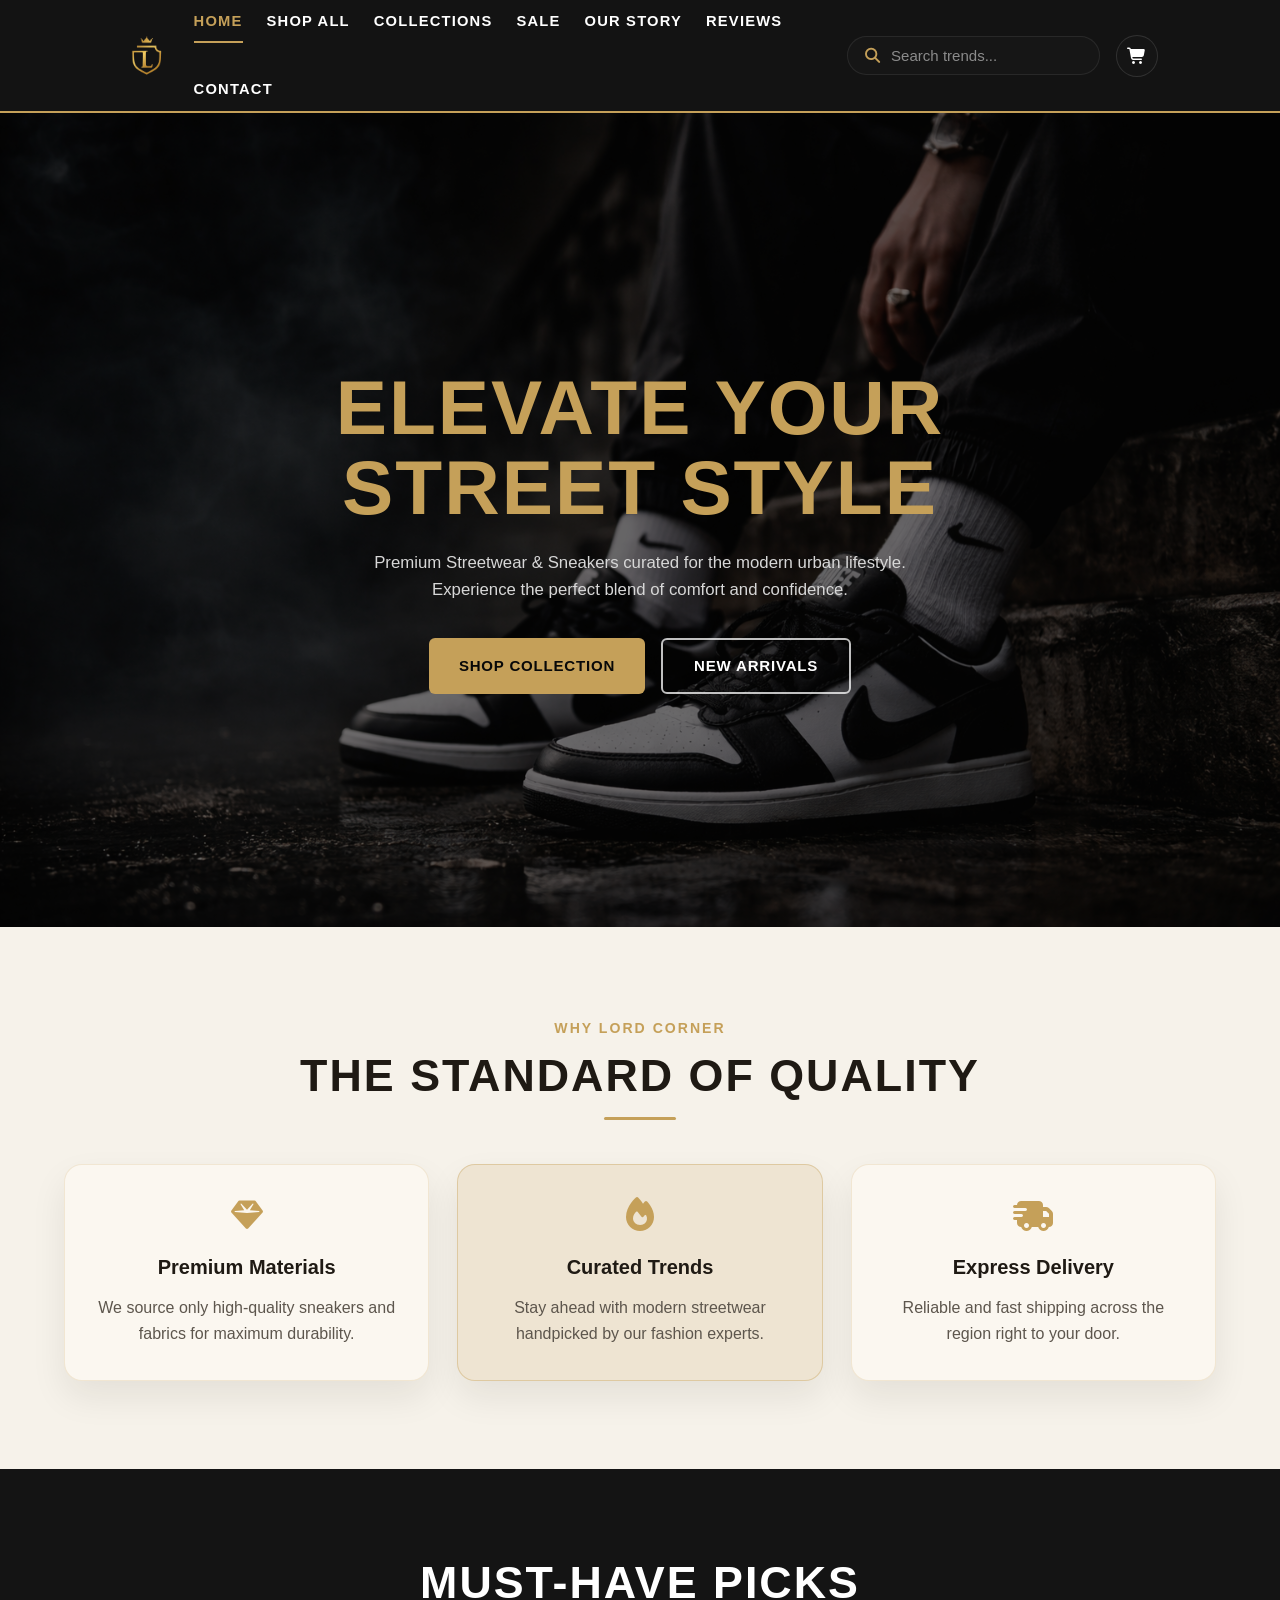
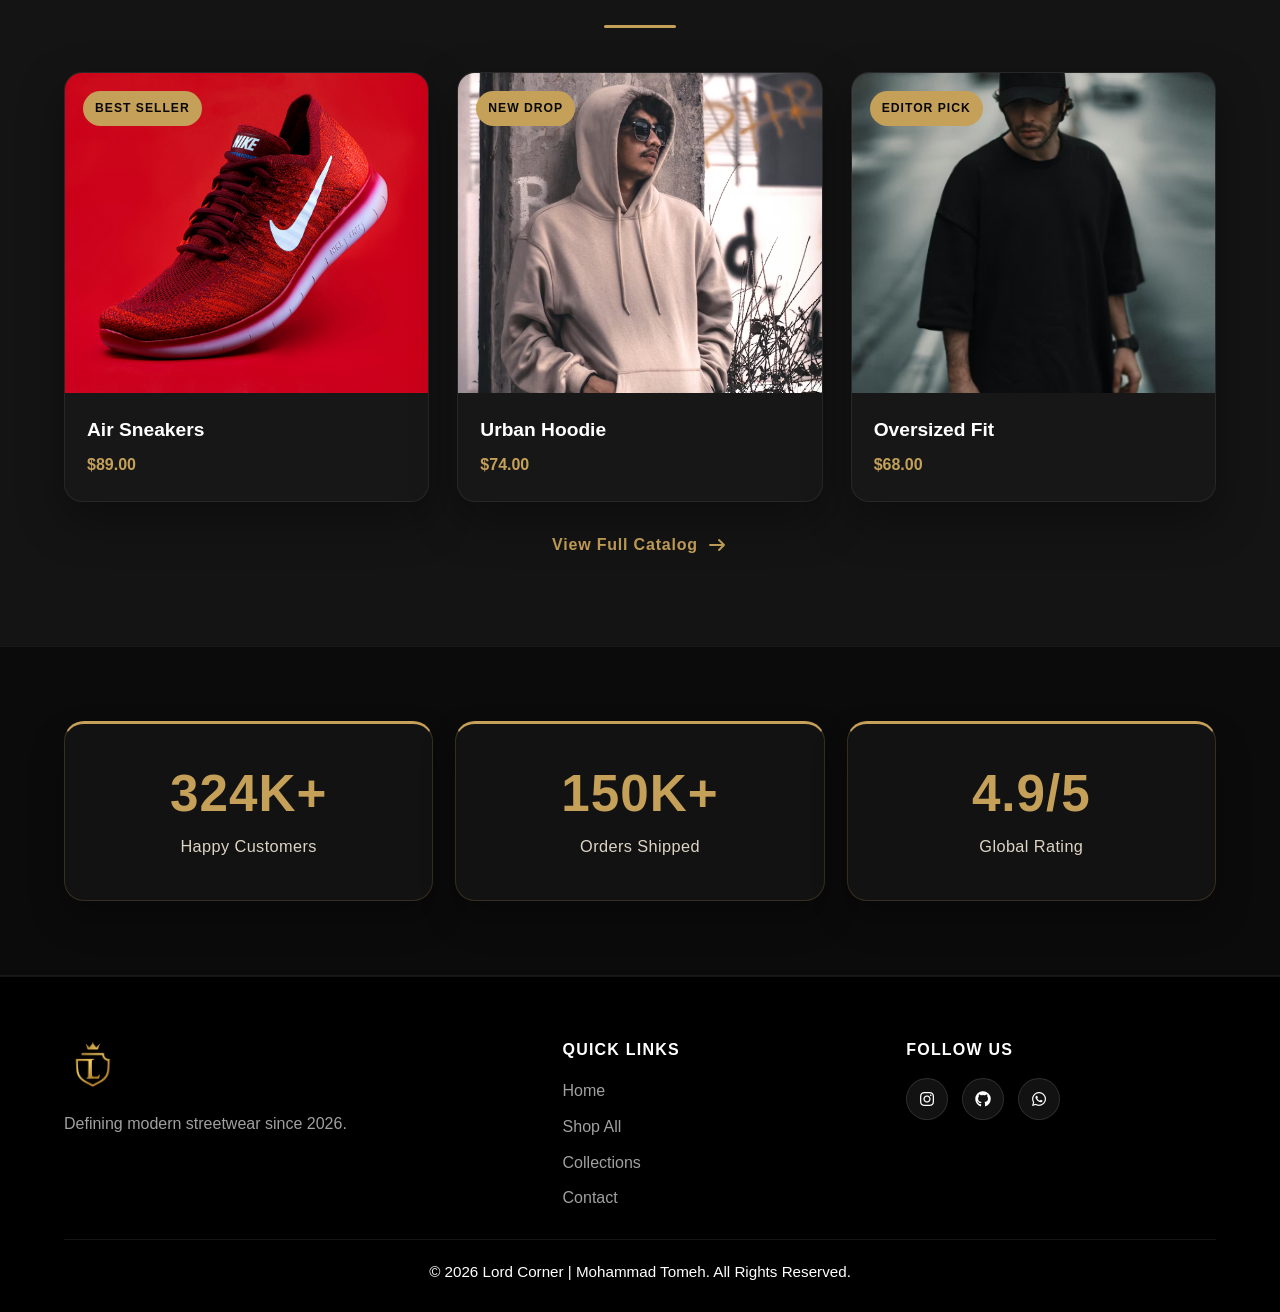
==== index.html @ c8d8e0b9 "First Push" ====
<!DOCTYPE html>
<html lang="en">
<head>
    <meta charset="UTF-8">
    <meta name="viewport" content="width=device-width, initial-scale=1.0">
    <title>Lord Corner | Premium Streetwear</title>
    <link rel="stylesheet" href="css/all.css">
    <link rel="stylesheet" href="css/style.css">
</head>
<body>

    <header class="site-header">
        <div class="header-container">
            <a href="index.html" class="logo-link">
                <img class="site-logo" src="Photos/logo_Nero_AI_Background_Remover_transparent.png" alt="Lord Corner Logo">
            </a>
            
            <nav class="primary-nav">
                <ul class="primary-nav-list"> 
                    <li><a href="index.html" class="nav-link active">Home</a></li>
                    <li><a href="Products.html" class="nav-link">Shop All</a></li>
                    <li class="collection-menu">
                        <a href="collection.html" class="nav-link">Collections</a>
                        <ul class="collection-dropdown">
                            <li><a href="collection.html#curated-edit" class="dropdown-nav-link">Curated Edit</a></li>
                            <li><a href="collection.html#featured-sets" class="dropdown-nav-link">Featured Sets</a></li>
                            <li><a href="collection.html#seasonal-picks" class="dropdown-nav-link">Seasonal Picks</a></li>
                        </ul>
                    </li>
                    <li><a href="offers.html" class="nav-link">Sale</a></li>
                    <li><a href="about.html" class="nav-link">Our Story</a></li>
                    <li><a href="team.html" class="nav-link">Reviews</a></li>
                    <li><a href="contact.html" class="nav-link">Contact</a></li>
                </ul>
            </nav>

            <div class="header-actions">
                <div class="header-search">
                    <i class="fa-solid fa-magnifying-glass"></i>
                    <input type="search" placeholder="Search trends...">
                </div>
                <div class="cart-icon">
                    <a href="#"><i class="fa-solid fa-cart-shopping"></i></a>
                </div>
            </div>
        </div>
    </header>

    <section class="hero-banner" id="home">
        <div class="hero-backdrop"></div>
        <div class="hero-content">
            <h1 class="hero-title">Elevate Your Street Style</h1>
            <p class="hero-text">
                Premium Streetwear & Sneakers curated for the modern urban lifestyle. 
                Experience the perfect blend of comfort and confidence.
            </p>
            <div class="hero-cta-group">
                <a href="Products.html" class="btn btn-primary">Shop Collection</a>
                <a href="#featured" class="btn btn-secondary">New Arrivals</a>
            </div>
        </div>
    </section>

    <section class="features-section">
        <div class="section-header">
            <span class="section-subtitle">Why Lord Corner</span>
            <h2 class="section-title">The Standard of Quality</h2>
            <div class="section-line"></div>
        </div>
        <div class="feature-grid">
            <div class="feature-card">
                <i class="fa-solid fa-gem feature-icon"></i>
                <h3>Premium Materials</h3>
                <p>We source only high-quality sneakers and fabrics for maximum durability.</p>
            </div>
            <div class="feature-card featured">
                <i class="fa-solid fa-fire feature-icon"></i>
                <h3>Curated Trends</h3>
                <p>Stay ahead with modern streetwear handpicked by our fashion experts.</p>
            </div>
            <div class="feature-card">
                <i class="fa-solid fa-truck-fast feature-icon"></i>
                <h3>Express Delivery</h3>
                <p>Reliable and fast shipping across the region right to your door.</p>
            </div>
        </div>
    </section>

    <section class="products-section" id="featured">
        <div class="section-header">
            <h2 class="section-title">Must-Have Picks</h2>
            <div class="section-line"></div>
        </div>
        <div class="product-grid">
            <div class="product-card">
                <div class="product-image-container">
                    <img src="Photos/products-sneakers.jpg" alt="Air Sneakers">
                    <div class="product-badge">Best Seller</div>
                    <div class="product-overlay">
                        <div class="product-actions">
                            <button title="Add to Wishlist"><i class="fa-solid fa-heart"></i></button>
                            <button title="Quick Add"><i class="fa-solid fa-cart-plus"></i></button>
                        </div>
                    </div>
                </div>
                <div class="product-info">
                    <h3>Air Sneakers</h3>
                    <p class="product-price">$89.00</p>
                </div>
            </div>
            <div class="product-card">
                <div class="product-image-container">
                    <img src="Photos/hoodie.avif" alt="Urban Hoodie">
                    <div class="product-badge">New Drop</div>
                    <div class="product-overlay">
                        <div class="product-actions">
                            <button title="Add to Wishlist"><i class="fa-solid fa-heart"></i></button>
                            <button title="Quick Add"><i class="fa-solid fa-cart-plus"></i></button>
                        </div>
                    </div>
                </div>
                <div class="product-info">
                    <h3>Urban Hoodie</h3>
                    <p class="product-price">$74.00</p>
                </div>
            </div>
            <div class="product-card">
                <div class="product-image-container">
                    <img src="Photos/Oversized Fit.avif" alt="Oversized Fit">
                    <div class="product-badge">Editor Pick</div>
                    <div class="product-overlay">
                        <div class="product-actions">
                            <button title="Add to Wishlist"><i class="fa-solid fa-heart"></i></button>
                            <button title="Quick Add"><i class="fa-solid fa-cart-plus"></i></button>
                        </div>
                    </div>
                </div>
                <div class="product-info">
                    <h3>Oversized Fit</h3>
                    <p class="product-price">$68.00</p>
                </div>
            </div>
        </div>
        <div class="section-footer">
            <a href="Products.html" class="btn-text">View Full Catalog <i class="fa-solid fa-arrow-right"></i></a>
        </div>
    </section>

    <section class="stats-section">
        <div class="stats-backdrop">
            <div class="stats-grid">
                <div class="stat-card">
                    <h2 class="stat-number">324K+</h2>
                    <p class="stat-text">Happy Customers</p>
                </div>
                <div class="stat-card">
                    <h2 class="stat-number">150K+</h2>
                    <p class="stat-text">Orders Shipped</p>
                </div>
                <div class="stat-card">
                    <h2 class="stat-number">4.9/5</h2>
                    <p class="stat-text">Global Rating</p>
                </div>
            </div>
        </div>
    </section>

    <footer class="site-footer">
        <div class="footer-container">
            <div class="footer-brand">
                <img src="Photos/logo_Nero_AI_Background_Remover_transparent.png" alt="Lord Corner Logo">
                <p>Defining modern streetwear since 2026.</p>
            </div>
            
            <div class="footer-links">
                <h4>Quick Links</h4>
                <ul>
                    <li><a href="index.html">Home</a></li>
                    <li><a href="Products.html">Shop All</a></li>
                    <li><a href="collection.html">Collections</a></li>
                    <li><a href="contact.html">Contact</a></li>
                </ul>
            </div>

            <div class="footer-social">
                <h4>Follow Us</h4>
                <div class="social-icons">
                    <a href="https://www.instagram.com/m7md.tomeh/" target="_blank"><i class="fa-brands fa-instagram"></i></a>
                    <a href="https://github.com/MohammadTomeh" target="_blank"><i class="fa-brands fa-github"></i></a>
                    <a href="https://wa.me/972599396976" target="_blank"><i class="fa-brands fa-whatsapp"></i></a>
                </div>
            </div>
        </div>
        <div class="footer-bottom">
            <p>&copy; 2026 Lord Corner | Mohammad Tomeh. All Rights Reserved.</p>
        </div>
    </footer>

</body>
</html>
---- css/style.css ----
/* --- 1. Core Identity & Reset --- */
:root {
    --primary-gold: #c5a059;
    --dark-bg: #0a0a0a;
    --soft-bg: #f6f2ea;
    --soft-panel: #fbf7f0;
    --ink: #1f1a14;
    --card-bg: #151515;
    --card-alt-bg: #101010;
    --white: #ffffff;
    --gray: #a0a0a0;
    --soft-text: #5d564d;
    --muted: #d7d7d7;
    --border: rgba(197, 160, 89, 0.16);
    --shadow: 0 18px 45px rgba(0, 0, 0, 0.35);
    --transition: 0.3s ease;
}

* {
    margin: 0;
    padding: 0;
    box-sizing: border-box;
    font-family: "Segoe UI", Arial, sans-serif;
}

body {
    background-color: var(--soft-bg);
    color: var(--white);
    line-height: 1.6;
}

a {
    color: inherit;
    text-decoration: none;
}

img {
    display: block;
    max-width: 100%;
}

ul {
    list-style: none;
}

/* --- 2. Shared Navigation --- */
.site-header {
    background: rgba(10, 10, 10, 0.96);
    border-bottom: 2px solid var(--primary-gold);
    position: sticky;
    top: 0;
    z-index: 1000;
    backdrop-filter: blur(14px);
}

.header-container,
.site-header {
    padding-left: 5%;
    padding-right: 5%;
}

.header-container {
    min-height: 86px;
    display: flex;
    align-items: center;
    justify-content: space-between;
    gap: 24px;
}

.site-header:not(header) {
    min-height: 86px;
    display: flex;
    align-items: center;
    justify-content: space-between;
    gap: 24px;
    padding-top: 15px;
    padding-bottom: 15px;
}

.logo-link,
.site-header > a {
    display: inline-flex;
    align-items: center;
    flex-shrink: 0;
}

.site-logo {
    width: auto;
    height: 48px;
}

.primary-nav,
.primary-nav-list {
    display: flex;
    align-items: center;
}

.primary-nav {
    flex: 1 1 auto;
    justify-content: center;
    min-width: 0;
}

.primary-nav-list {
    gap: 24px;
    flex-wrap: wrap;
}

.nav-link,
.primary-nav-link {
    position: relative;
    display: inline-flex;
    align-items: center;
    padding: 10px 0;
    color: var(--white);
    font-size: 0.92rem;
    font-weight: 600;
    text-transform: uppercase;
    letter-spacing: 1.2px;
    transition: color var(--transition);
}

.nav-link::after,
.primary-nav-link::after {
    content: "";
    position: absolute;
    left: 0;
    bottom: 1px;
    width: 100%;
    height: 2px;
    background: var(--primary-gold);
    transform: scaleX(0);
    transform-origin: center;
    transition: transform var(--transition);
}

.nav-link:hover,
.nav-link.active,
.primary-nav-link:hover,
.primary-nav-link.active {
    color: var(--primary-gold);
}

.nav-link:hover::after,
.nav-link.active::after,
.primary-nav-link:hover::after,
.primary-nav-link.active::after {
    transform: scaleX(1);
}

.header-actions {
    display: flex;
    align-items: center;
    gap: 16px;
    flex-shrink: 0;
}

.header-search {
    display: flex;
    align-items: center;
    gap: 10px;
    background: #161616;
    border: 1px solid rgba(255, 255, 255, 0.08);
    border-radius: 999px;
    padding: 10px 16px;
    min-width: 230px;
}

.header-search i {
    color: var(--primary-gold);
    font-size: 0.95rem;
}

.header-search input {
    width: 100%;
    background: transparent;
    border: none;
    outline: none;
    color: var(--white);
    font-size: 0.94rem;
}

.header-search input::placeholder {
    color: #8b8b8b;
}

.cart-icon a {
    width: 42px;
    height: 42px;
    display: inline-flex;
    align-items: center;
    justify-content: center;
    border-radius: 50%;
    border: 1px solid rgba(255, 255, 255, 0.12);
    background: #151515;
    transition: transform var(--transition), border-color var(--transition), color var(--transition);
}

.cart-icon a:hover {
    color: var(--primary-gold);
    border-color: var(--primary-gold);
    transform: translateY(-2px);
}

/* --- 3. Home Hero --- */
.hero-banner {
    position: relative;
    min-height: calc(100vh - 86px);
    display: flex;
    align-items: center;
    justify-content: center;
    text-align: center;
    padding: 110px 5% 90px;
    background-color: #111111;
    background-image: url("../Photos/Home-photo.png");
    background-position: center;
    background-repeat: no-repeat;
    background-size: cover;
    overflow: hidden;
}

.hero-backdrop {
    position: absolute;
    inset: 0;
    background: rgba(0, 0, 0, 0.52);
    pointer-events: none;
}

.hero-content {
    position: relative;
    z-index: 1;
    max-width: 760px;
}

.hero-title {
    color: var(--primary-gold);
    font-size: clamp(2.7rem, 6vw, 4.9rem);
    line-height: 1.05;
    text-transform: uppercase;
    letter-spacing: 2px;
    margin-bottom: 22px;
}

.hero-text {
    max-width: 620px;
    margin: 0 auto 34px;
    color: var(--muted);
    font-size: 1.05rem;
}

.hero-cta-group {
    display: flex;
    align-items: center;
    justify-content: center;
    gap: 16px;
    flex-wrap: wrap;
}

.btn,
.hero-primary-button,
.hero-secondary-button {
    display: inline-flex;
    align-items: center;
    justify-content: center;
    min-width: 190px;
    padding: 14px 28px;
    border-radius: 6px;
    border: 2px solid transparent;
    font-size: 0.94rem;
    font-weight: 700;
    letter-spacing: 0.8px;
    text-transform: uppercase;
    transition: transform var(--transition), border-color var(--transition), background-color var(--transition), color var(--transition);
}

.btn:hover,
.hero-primary-button:hover,
.hero-secondary-button:hover {
    transform: translateY(-2px);
}

.btn-primary,
.hero-primary-button {
    background: var(--primary-gold);
    color: #080808;
}

.btn-primary:hover,
.hero-primary-button:hover {
    background: #d6b06a;
}

.btn-secondary,
.hero-secondary-button {
    border-color: rgba(255, 255, 255, 0.75);
    color: var(--white);
    background: transparent;
}

.btn-secondary:hover,
.hero-secondary-button:hover {
    border-color: var(--primary-gold);
    color: var(--primary-gold);
}

/* --- 4. Shared Sections --- */
.features-section,
.products-section,
.stats-section,
.offers-section,
.about-section {
    padding: 88px 5%;
}

.features-section,
.about-section,
.collection-showcase,
.contact-section,
.reviews-section {
    background: var(--soft-bg);
    color: var(--ink);
}

.features-section .section-title,
.about-section .section-title,
.collection-showcase .section-title,
.contact-section .section-title,
.reviews-section .section-title,
.features-section h3,
.about-section h3,
.collection-showcase h3,
.contact-section h3,
.reviews-section h3,
.features-section h2,
.about-section h2,
.collection-showcase h2,
.contact-section h2,
.reviews-section h2 {
    color: var(--ink);
}

.section-header {
    max-width: 760px;
    margin: 0 auto 44px;
    text-align: center;
}

.section-subtitle {
    display: inline-block;
    margin-bottom: 10px;
    color: var(--primary-gold);
    font-size: 0.88rem;
    font-weight: 700;
    text-transform: uppercase;
    letter-spacing: 2px;
}

.section-title {
    font-size: clamp(2rem, 4vw, 2.8rem);
    line-height: 1.15;
    text-transform: uppercase;
    letter-spacing: 2px;
}

.section-line {
    width: 72px;
    height: 3px;
    margin: 16px auto 0;
    background: var(--primary-gold);
    border-radius: 999px;
}

.feature-grid,
.product-grid,
.offers-grid,
.top-picks-grid,
.news-grid {
    max-width: 1200px;
    margin: 0 auto;
    display: grid;
    gap: 28px;
}

.feature-grid,
.product-grid,
.offers-grid,
.top-picks-grid,
.news-grid {
    grid-template-columns: repeat(auto-fit, minmax(260px, 1fr));
}

.feature-card,
.product-card,
.offer-card,
.top-pick-card,
.news-card {
    background: #171717;
    border: 1px solid rgba(255, 255, 255, 0.07);
    border-radius: 18px;
    box-shadow: var(--shadow);
    transition: transform var(--transition), border-color var(--transition), box-shadow var(--transition);
}

.features-section .feature-card,
.about-section .about-photo-frame,
.collection-showcase .season-card,
.contact-section .contact-method,
.contact-section .contact-form-card,
.contact-section .contact-details-card,
.reviews-section .review-card,
.reviews-section .reviews-highlight,
.reviews-section .reviews-summary-card {
    background: var(--soft-panel);
    border: 1px solid rgba(197, 160, 89, 0.2);
    box-shadow: 0 16px 35px rgba(30, 23, 14, 0.08);
}

.feature-card:hover,
.product-card:hover,
.offer-card:hover,
.top-pick-card:hover,
.news-card:hover {
    transform: translateY(-6px);
    border-color: rgba(197, 160, 89, 0.42);
    box-shadow: 0 24px 50px rgba(0, 0, 0, 0.42);
}

/* --- 5. Home Features --- */
.feature-card {
    padding: 34px 28px;
    text-align: center;
}

.feature-card.featured {
    border-color: rgba(197, 160, 89, 0.4);
    background: #eee4d2;
}

.feature-icon,
.offer-icon {
    color: var(--primary-gold);
    font-size: 2rem;
    margin-bottom: 20px;
}

.feature-card h3,
.offer-title {
    font-size: 1.25rem;
    margin-bottom: 12px;
}

.feature-card p,
.offer-description,
.stat-text,
.footer-brand p,
.site-footer-text {
    color: var(--gray);
}

.features-section .feature-card p,
.about-section .about-description,
.about-section .about-list,
.collection-showcase p,
.collection-showcase li,
.contact-section p,
.contact-section label,
.reviews-section p,
.reviews-section li {
    color: var(--soft-text);
}

/* --- 6. Home Products --- */
.products-section {
    background: #141414;
}

.product-card {
    overflow: hidden;
    padding: 0;
    text-align: left;
}

.product-image-container,
.product-card {
    position: relative;
}

.product-card img,
.news-image img {
    width: 100%;
    height: 320px;
    object-fit: cover;
}

.product-overlay {
    position: absolute;
    inset: 0;
    display: flex;
    align-items: flex-end;
    justify-content: center;
    padding: 24px;
    background: rgba(0, 0, 0, 0.62);
    opacity: 0;
    transition: opacity var(--transition);
}

.product-card:hover .product-overlay {
    opacity: 1;
}

.product-actions {
    display: flex;
    align-items: center;
    gap: 12px;
}

.product-actions button,
.product-action-button {
    width: 46px;
    height: 46px;
    border: none;
    border-radius: 50%;
    background: rgba(255, 255, 255, 0.94);
    color: #080808;
    display: inline-flex;
    align-items: center;
    justify-content: center;
    cursor: pointer;
    transition: transform var(--transition), background-color var(--transition), color var(--transition);
}

.product-action-button a {
    width: 100%;
    height: 100%;
    display: inline-flex;
    align-items: center;
    justify-content: center;
}

.product-actions button:hover,
.product-action-button:hover {
    transform: translateY(-2px);
    background: var(--primary-gold);
}

.product-badge {
    position: absolute;
    top: 18px;
    left: 18px;
    z-index: 1;
    background: var(--primary-gold);
    color: #080808;
    font-size: 0.76rem;
    font-weight: 800;
    text-transform: uppercase;
    letter-spacing: 1px;
    padding: 8px 12px;
    border-radius: 999px;
}

.product-info {
    padding: 22px 22px 24px;
}

.product-info h3,
.product-title {
    font-size: 1.2rem;
    margin-bottom: 6px;
}

.product-price,
.product-text {
    color: var(--primary-gold);
    font-weight: 700;
}

.section-footer {
    max-width: 1200px;
    margin: 30px auto 0;
    text-align: center;
}

.btn-text {
    display: inline-flex;
    align-items: center;
    gap: 10px;
    color: var(--primary-gold);
    font-weight: 700;
    letter-spacing: 0.8px;
    transition: gap var(--transition), color var(--transition);
}

.btn-text:hover {
    gap: 14px;
}

/* --- 7. Stats --- */
.stats-section {
    background: #0b0b0b;
    border-top: 1px solid rgba(255, 255, 255, 0.06);
    border-bottom: 1px solid rgba(255, 255, 255, 0.06);
    padding-top: 74px;
    padding-bottom: 74px;
}

.stats-backdrop {
    max-width: 1200px;
    margin: 0 auto;
}

.stats-grid {
    display: grid;
    grid-template-columns: repeat(3, minmax(0, 1fr));
    gap: 22px;
}

.stat-card {
    min-height: 180px;
    padding: 34px 24px 30px;
    text-align: center;
    display: flex;
    flex-direction: column;
    align-items: center;
    justify-content: center;
    background: #121212;
    border: 1px solid rgba(197, 160, 89, 0.2);
    border-top: 3px solid var(--primary-gold);
    border-radius: 20px;
    box-shadow: 0 18px 34px rgba(0, 0, 0, 0.28);
}

.stat-number {
    color: var(--primary-gold);
    font-size: clamp(2.4rem, 4vw, 3.4rem);
    line-height: 1;
    margin-bottom: 14px;
    letter-spacing: 1px;
}

.stat-text {
    color: #ddd4c5;
    font-size: 1.02rem;
    letter-spacing: 0.4px;
}

/* --- 8. Footer --- */
.site-footer {
    background: #000000;
    border-top: 1px solid rgba(255, 255, 255, 0.08);
    padding: 60px 5% 28px;
}

.footer-container {
    max-width: 1200px;
    margin: 0 auto;
    display: grid;
    grid-template-columns: minmax(220px, 1.2fr) repeat(2, minmax(180px, 0.8fr));
    gap: 34px;
    align-items: start;
}

.footer-brand img,
.site-footer-logo img {
    height: 56px;
    width: auto;
    margin-bottom: 18px;
}

.footer-brand,
.footer-links,
.footer-social {
    text-align: left;
}

.footer-links h4,
.footer-social h4 {
    font-size: 1rem;
    letter-spacing: 1.2px;
    text-transform: uppercase;
    margin-bottom: 16px;
}

.footer-links ul {
    display: grid;
    gap: 10px;
}

.footer-links a {
    color: var(--gray);
    transition: color var(--transition);
}

.footer-links a:hover {
    color: var(--primary-gold);
}

.social-icons,
.site-footer-social-links {
    display: flex;
    align-items: center;
    gap: 14px;
    flex-wrap: wrap;
}

.social-icons a,
.site-footer-social-links a {
    width: 42px;
    height: 42px;
    display: inline-flex;
    align-items: center;
    justify-content: center;
    border-radius: 50%;
    border: 1px solid rgba(255, 255, 255, 0.12);
    background: #121212;
    transition: transform var(--transition), color var(--transition), border-color var(--transition);
}

.social-icons a:hover,
.site-footer-social-links a:hover {
    color: var(--primary-gold);
    border-color: var(--primary-gold);
    transform: translateY(-2px);
}

.footer-bottom,
.site-footer-text {
    max-width: 1200px;
    margin: 28px auto 0;
    padding-top: 20px;
    border-top: 1px solid rgba(255, 255, 255, 0.08);
    text-align: center;
    font-size: 0.95rem;
}

.site-footer-logo,
.site-footer-text {
    text-align: center;
}

/* --- 9. Other Existing Pages Compatibility --- */
.offers-grid {
    align-items: stretch;
}

.offers-section {
    padding-top: 110px;
    padding-bottom: 96px;
    background: var(--soft-bg);
}

.offers-section .section-header {
    margin-bottom: 72px;
    padding: 36px 20px 42px;
    background: #101010;
    border-radius: 24px;
}

.offer-card {
    padding: 28px 24px;
}

.offer-card-content {
    display: flex;
    align-items: flex-start;
    gap: 18px;
}

.offer-copy {
    flex: 1 1 auto;
}

.about-layout {
    max-width: 1200px;
    margin: 0 auto;
    display: grid;
    grid-template-columns: minmax(0, 1.1fr) minmax(320px, 0.9fr);
    gap: 36px;
    align-items: center;
}

.about-description {
    color: var(--gray);
    margin-bottom: 22px;
}

.about-list {
    display: grid;
    gap: 14px;
}

.about-list i {
    color: var(--primary-gold);
    margin-right: 10px;
}

.about-photo-frame {
    overflow: hidden;
    border-radius: 20px;
    border: 1px solid rgba(255, 255, 255, 0.08);
    box-shadow: var(--shadow);
}

.about-photo-frame img {
    width: 100%;
    height: 100%;
    min-height: 420px;
    object-fit: cover;
}

.about-gallery-dots {
    display: flex;
    justify-content: center;
    gap: 10px;
    margin-top: 22px;
}

.about-gallery-dot {
    width: 12px;
    height: 12px;
    border-radius: 50%;
    border: 1px solid var(--primary-gold);
}

.about-gallery-dot:hover{
    background: var(--primary-gold);
}

.about-gallery-dot-active,
.about-gallery-dot-middle {
    background: var(--primary-gold);
}

.collection-menu {
    position: relative;
    padding-bottom: 14px;
    margin-bottom: -14px;
}

.collection-menu::after {
    content: "";
    position: absolute;
    left: 0;
    right: 0;
    top: 100%;
    height: 16px;
}

.collection-dropdown {
    position: absolute;
    top: 100%;
    left: 50%;
    transform: translateX(-50%);
    min-width: 190px;
    background: #141414;
    border: 1px solid rgba(255, 255, 255, 0.08);
    border-radius: 12px;
    padding: 12px 0;
    display: none;
    box-shadow: var(--shadow);
    z-index: 1001;
}

.collection-menu:hover .collection-dropdown {
    display: block;
}

.dropdown-nav-link {
    display: block;
    padding: 10px 16px;
    color: var(--gray);
    transition: color var(--transition), background-color var(--transition);
}

.dropdown-nav-link:hover {
    color: var(--primary-gold);
    background: rgba(255, 255, 255, 0.03);
}

/* --- 10. Collection Page --- */
.collection-hero,
.contact-hero {
    padding: 96px 5% 72px;
    background: var(--soft-bg);
    color: var(--ink);
}

.collection-hero-inner,
.contact-hero-inner {
    max-width: 1200px;
    margin: 0 auto;
    display: grid;
    grid-template-columns: minmax(0, 1.05fr) minmax(300px, 0.95fr);
    gap: 34px;
    align-items: center;
}

.eyebrow {
    display: inline-block;
    margin-bottom: 12px;
    color: var(--primary-gold);
    text-transform: uppercase;
    letter-spacing: 2px;
    font-size: 0.84rem;
    font-weight: 700;
}

.collection-hero-copy h1,
.contact-hero-copy h1 {
    font-size: clamp(2.3rem, 4.5vw, 4.3rem);
    line-height: 1.05;
    text-transform: uppercase;
    letter-spacing: 1.8px;
    margin-bottom: 18px;
}

.collection-hero-copy p,
.contact-hero-copy p,
.contact-intro,
.collection-note {
    color: var(--soft-text);
    max-width: 640px;
}

.collection-highlights,
.contact-points {
    display: grid;
    gap: 12px;
    margin-top: 24px;
}

.collection-highlights li,
.contact-points li {
    color: var(--soft-text);
}

.collection-highlights i,
.contact-points i {
    color: var(--primary-gold);
    margin-right: 10px;
}

.collection-hero-visual,
.contact-hero-card {
    background: var(--soft-panel);
    border: 1px solid rgba(197, 160, 89, 0.2);
    border-radius: 24px;
    overflow: hidden;
    box-shadow: 0 16px 35px rgba(30, 23, 14, 0.08);
}

.collection-hero-visual img {
    width: 100%;
    height: 100%;
    min-height: 420px;
    object-fit: cover;
}

.collection-showcase,
.contact-section,
.team-members-section {
    padding: 88px 5%;
}

.curated-grid,
.season-grid,
.contact-grid,
.team-members-grid {
    max-width: 1200px;
    margin: 0 auto;
    display: grid;
    gap: 28px;
}

.curated-grid {
    grid-template-columns: repeat(12, minmax(0, 1fr));
}

.curated-card {
    position: relative;
    overflow: hidden;
    border-radius: 22px;
    min-height: 320px;
    border: 1px solid rgba(255, 255, 255, 0.08);
    box-shadow: var(--shadow);
    background: #1a1815;
}

.curated-card.large {
    grid-column: span 7;
}

.curated-card.small {
    grid-column: span 5;
}

.curated-card img {
    width: 100%;
    height: 100%;
    min-height: 320px;
    object-fit: cover;
}

.curated-card-overlay {
    position: absolute;
    inset: 0;
    display: flex;
    align-items: flex-end;
    padding: 28px;
    background: rgba(0, 0, 0, 0.62);
}

.curated-card-copy h3,
.season-card h3,
.contact-method h3 {
    font-size: 1.45rem;
    margin-bottom: 8px;
}

.curated-card-copy p,
.season-card p,
.contact-method p,
.contact-form-card p,
.contact-details-card p,
.team-member-role {
    color: var(--gray);
}

.season-card h3,
.contact-method h3,
.contact-form-card h3,
.contact-details-card h3 {
    color: var(--ink);
}

.curated-card-tag {
    display: inline-flex;
    margin-bottom: 14px;
    padding: 7px 12px;
    border-radius: 999px;
    background: rgba(197, 160, 89, 0.18);
    color: var(--primary-gold);
    font-size: 0.78rem;
    font-weight: 700;
    text-transform: uppercase;
    letter-spacing: 1px;
}

.season-grid,
.contact-grid,
.team-members-grid {
    grid-template-columns: repeat(auto-fit, minmax(260px, 1fr));
}

.season-card,
.contact-method,
.contact-form-card,
.contact-details-card,
.team-member-card {
    background: var(--soft-panel);
    border: 1px solid rgba(255, 255, 255, 0.08);
    border-radius: 20px;
    box-shadow: var(--shadow);
}

.season-card,
.contact-method,
.contact-form-card,
.contact-details-card {
    padding: 28px;
}

.season-card ul {
    display: grid;
    gap: 10px;
    margin-top: 16px;
}

.season-card li {
    color: var(--muted);
}

.team-member-card {
    overflow: hidden;
}

.team-member-image-wrapper {
    position: relative;
}

.team-member-image-wrapper img {
    width: 100%;
    height: 330px;
    object-fit: cover;
}

.team-member-social-overlay {
    position: absolute;
    inset: 0;
    display: flex;
    align-items: flex-end;
    justify-content: center;
    gap: 12px;
    padding: 20px;
    background: rgba(0, 0, 0, 0.58);
    opacity: 0;
    transition: opacity var(--transition);
}

.team-member-card:hover .team-member-social-overlay {
    opacity: 1;
}

.team-member-social-overlay a {
    width: 42px;
    height: 42px;
    display: inline-flex;
    align-items: center;
    justify-content: center;
    border-radius: 50%;
    background: rgba(255, 255, 255, 0.94);
    color: #111;
}

.team-member-info {
    padding: 22px;
    text-align: center;
}

.team-member-name {
    font-size: 1.2rem;
    margin-bottom: 6px;
}

/* --- 11. Contact Page --- */
.contact-grid {
    align-items: start;
    grid-template-columns: minmax(0, 0.95fr) minmax(320px, 1.05fr);
}

.contact-hero-card,
.contact-details-card {
    padding: 28px;
}

.contact-hero-card h3,
.contact-details-card h3,
.contact-form-card h3 {
    font-size: 1.35rem;
    margin-bottom: 12px;
}

.contact-methods {
    max-width: 1200px;
    margin: 0 auto 28px;
    display: grid;
    grid-template-columns: repeat(auto-fit, minmax(220px, 1fr));
    gap: 24px;
}

.contact-method i {
    color: var(--primary-gold);
    font-size: 1.6rem;
    margin-bottom: 16px;
}

.contact-method a,
.contact-detail-link {
    color: var(--ink);
    font-weight: 600;
}

.contact-form {
    display: grid;
    gap: 16px;
    margin-top: 20px;
}

.contact-form-row {
    display: grid;
    grid-template-columns: repeat(2, minmax(0, 1fr));
    gap: 16px;
}

.contact-form label {
    display: grid;
    gap: 8px;
    color: var(--muted);
    font-size: 0.95rem;
}

.contact-form input,
.contact-form textarea {
    width: 100%;
    background: rgba(255, 255, 255, 0.88);
    color: var(--ink);
    border: 1px solid rgba(197, 160, 89, 0.2);
    border-radius: 12px;
    padding: 14px 16px;
    outline: none;
    transition: border-color var(--transition), box-shadow var(--transition);
}

.contact-form textarea {
    min-height: 160px;
    resize: vertical;
}

.contact-form input:focus,
.contact-form textarea:focus {
    border-color: rgba(197, 160, 89, 0.55);
    box-shadow: 0 0 0 3px rgba(197, 160, 89, 0.12);
}

.detail-list {
    display: grid;
    gap: 14px;
    margin: 20px 0;
}

.detail-list strong {
    display: block;
    margin-bottom: 4px;
    color: var(--ink);
}

.contact-note {
    margin-top: 18px;
    padding: 16px 18px;
    border-radius: 14px;
    background: rgba(197, 160, 89, 0.08);
    color: var(--muted);
}

/* --- 12. Reviews Page --- */
.reviews-hero {
    padding: 96px 5% 72px;
    background: var(--soft-bg);
    color: var(--ink);
}

.reviews-hero-inner {
    max-width: 1200px;
    margin: 0 auto;
    display: grid;
    grid-template-columns: minmax(0, 1.1fr) minmax(300px, 0.9fr);
    gap: 34px;
    align-items: center;
}

.reviews-hero-copy h1 {
    font-size: clamp(2.3rem, 4.5vw, 4.1rem);
    line-height: 1.05;
    margin-bottom: 18px;
    text-transform: uppercase;
    letter-spacing: 1.8px;
}

.reviews-hero-copy p,
.reviews-summary-card p {
    color: var(--soft-text);
}

.reviews-metrics {
    display: flex;
    gap: 16px;
    flex-wrap: wrap;
    margin-top: 24px;
}

.reviews-metrics span {
    display: inline-flex;
    align-items: center;
    padding: 10px 14px;
    border-radius: 999px;
    background: rgba(197, 160, 89, 0.12);
    color: var(--ink);
    font-weight: 600;
}

.reviews-summary-card {
    padding: 30px;
    border-radius: 22px;
}

.reviews-summary-score {
    display: flex;
    align-items: baseline;
    gap: 10px;
    margin-bottom: 10px;
}

.reviews-summary-score strong {
    font-size: 3rem;
    line-height: 1;
    color: var(--primary-gold);
}

.reviews-stars {
    color: var(--primary-gold);
    letter-spacing: 2px;
    margin-bottom: 14px;
}

.reviews-section {
    padding: 88px 5%;
}

.reviews-grid {
    max-width: 1200px;
    margin: 0 auto 30px;
    display: grid;
    grid-template-columns: repeat(auto-fit, minmax(260px, 1fr));
    gap: 28px;
}

.review-card {
    padding: 28px;
    border-radius: 20px;
}

.review-card p {
    margin-bottom: 18px;
}

.review-author {
    display: flex;
    align-items: center;
    justify-content: space-between;
    gap: 14px;
}

.review-author strong {
    color: var(--ink);
    display: block;
    margin-bottom: 4px;
}

.review-author span {
    color: var(--soft-text);
    font-size: 0.95rem;
}

.review-rating {
    color: var(--primary-gold);
    white-space: nowrap;
}

.reviews-highlight-wrap {
    max-width: 1200px;
    margin: 0 auto;
}

.reviews-highlight {
    padding: 32px;
    border-radius: 24px;
}

.reviews-highlight ul {
    display: grid;
    gap: 12px;
    margin-top: 18px;
}

.reviews-highlight li {
    color: var(--soft-text);
}

.reviews-highlight i {
    color: var(--primary-gold);
    margin-right: 10px;
}

/* --- 13. Responsive Layout --- */
@media (max-width: 1100px) {
    .header-container,
    .site-header:not(header) {
        flex-wrap: wrap;
        justify-content: center;
    }

    .primary-nav {
        order: 3;
        width: 100%;
    }

    .primary-nav-list {
        justify-content: center;
    }

    .footer-container,
    .about-layout,
    .collection-hero-inner,
    .contact-hero-inner,
    .contact-grid,
    .reviews-hero-inner {
        grid-template-columns: 1fr;
    }

    .curated-card.large,
    .curated-card.small {
        grid-column: span 12;
    }
}

@media (max-width: 768px) {
    .site-header,
    .header-container,
    .site-header:not(header) {
        padding-left: 20px;
        padding-right: 20px;
    }

    .header-container,
    .site-header:not(header) {
        min-height: auto;
        gap: 18px;
    }

    .header-actions,
    .header-search {
        width: 100%;
    }

    .header-search {
        min-width: 0;
    }

    .hero-banner,
    .features-section,
    .products-section,
    .stats-section,
    .offers-section,
    .about-section,
    .site-footer {
        padding-left: 20px;
        padding-right: 20px;
    }

    .hero-banner {
        min-height: auto;
        padding-top: 90px;
        padding-bottom: 72px;
    }

    .hero-text {
        font-size: 1rem;
    }

    .feature-grid,
    .product-grid,
    .offers-grid,
    .top-picks-grid,
    .news-grid,
    .stats-grid,
    .contact-methods,
    .contact-grid,
    .team-members-grid,
    .reviews-grid {
        grid-template-columns: 1fr;
    }

    .curated-grid,
    .contact-form-row {
        grid-template-columns: 1fr;
    }

    .offer-card-content {
        flex-direction: column;
        align-items: flex-start;
    }

    .footer-container {
        gap: 26px;
    }

    .footer-brand,
    .footer-links,
    .footer-social {
        text-align: center;
    }
}
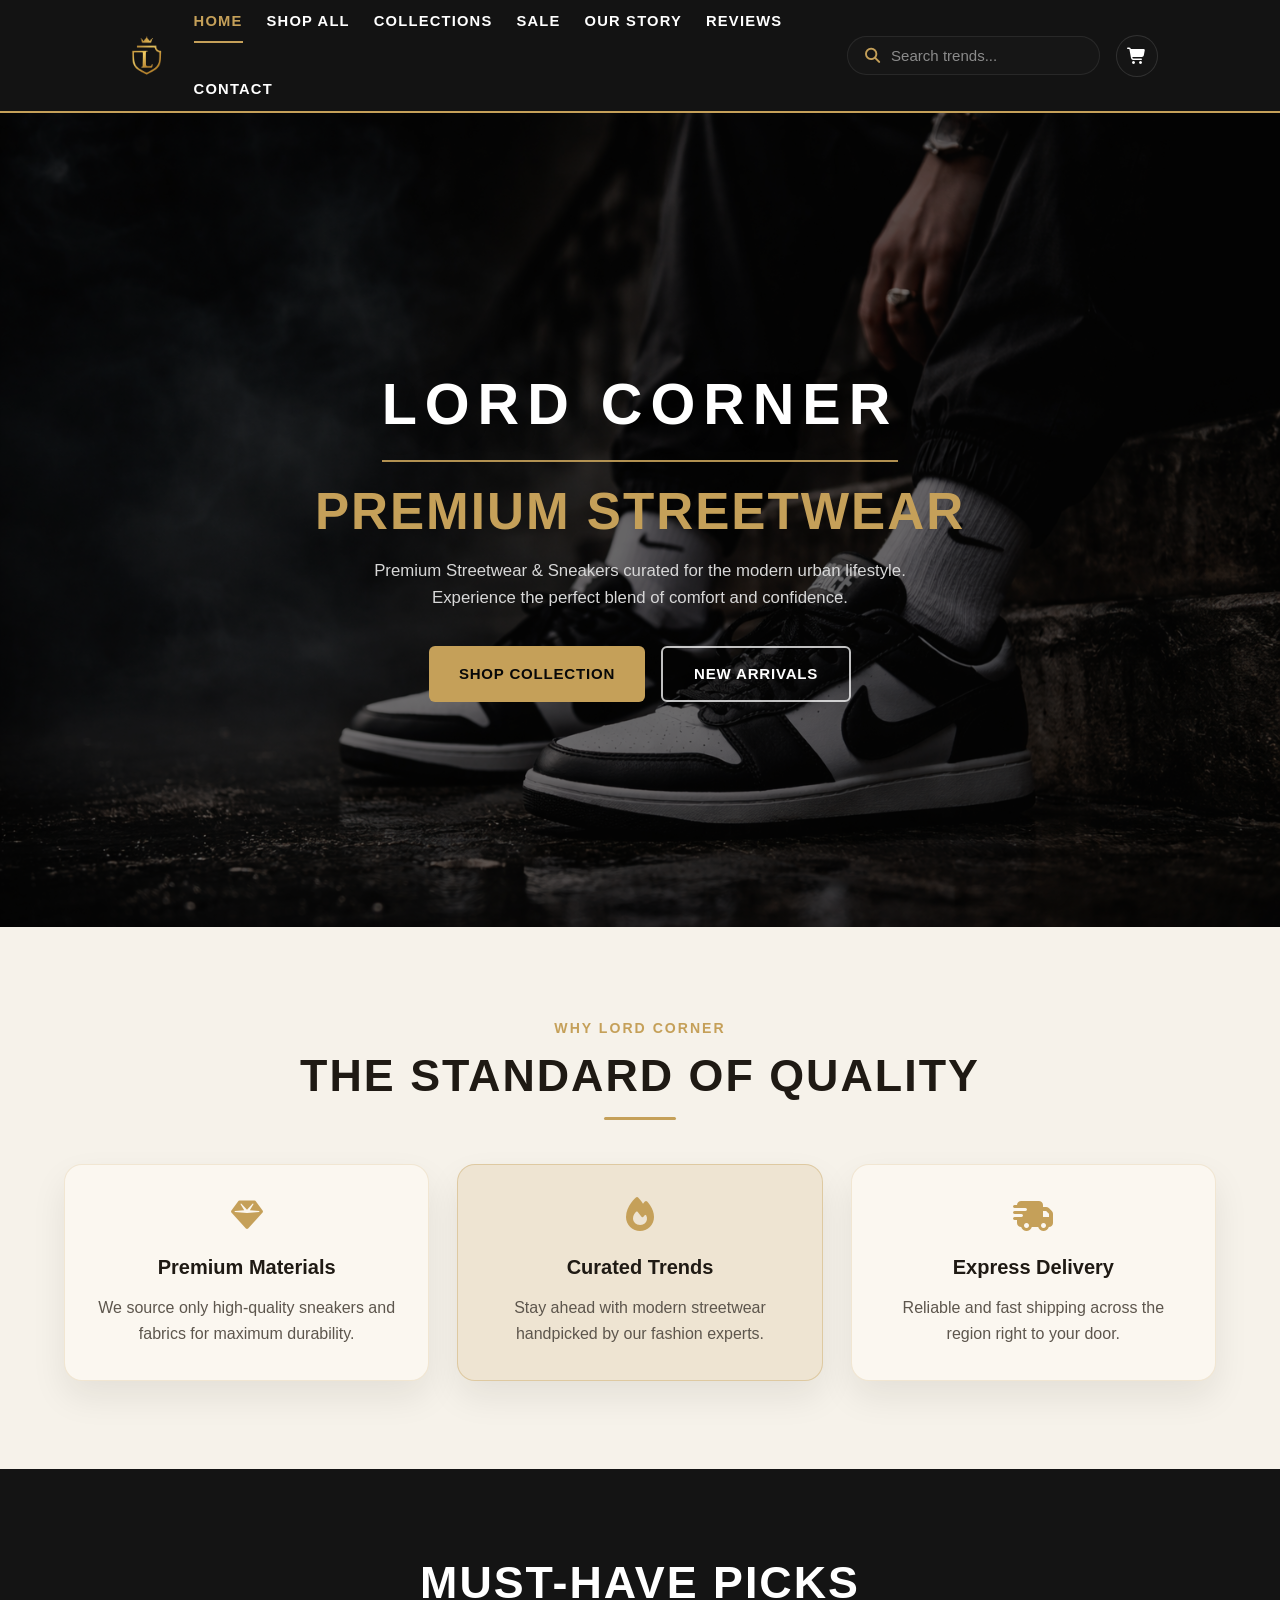
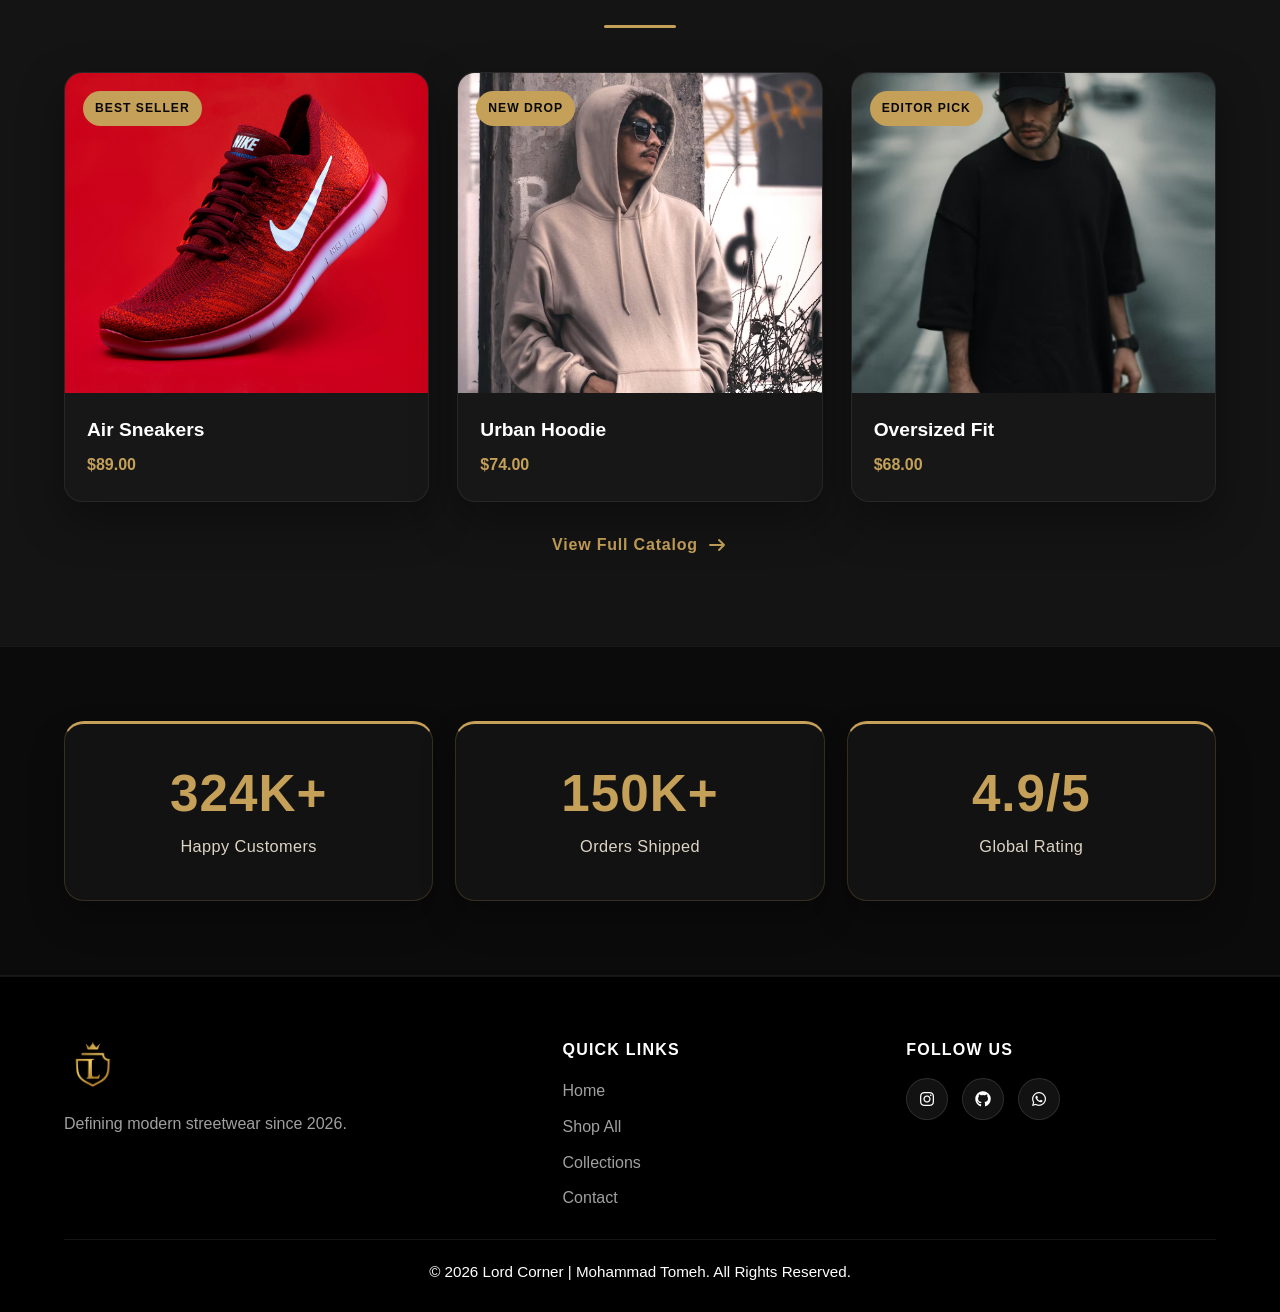
==== commit 443b689e: "Update" ====
--- a/index.html
+++ b/index.html
@@ -49,7 +49,8 @@
     <section class="hero-banner" id="home">
         <div class="hero-backdrop"></div>
         <div class="hero-content">
-            <h1 class="hero-title">Elevate Your Street Style</h1>
+            <p class="hero-brand">Lord Corner</p>
+            <h1 class="hero-title">Premium Streetwear</h1>
             <p class="hero-text">
                 Premium Streetwear & Sneakers curated for the modern urban lifestyle. 
                 Experience the perfect blend of comfort and confidence.
--- a/css/style.css
+++ b/css/style.css
@@ -232,13 +232,28 @@
     max-width: 760px;
 }
 
+.hero-brand {
+    display: block;
+    width: fit-content;
+    margin: 0 auto 22px;
+    padding: 0 0 10px;
+    color: var(--white);
+    font-size: clamp(2rem, 4.8vw, 3.6rem);
+    font-weight: 800;
+    letter-spacing: 8px;
+    text-transform: uppercase;
+    border-bottom: 2px solid rgba(197, 160, 89, 0.9);
+    text-align: center;
+    text-shadow: 0 8px 22px rgba(0, 0, 0, 0.28);
+}
+
 .hero-title {
     color: var(--primary-gold);
-    font-size: clamp(2.7rem, 6vw, 4.9rem);
-    line-height: 1.05;
+    font-size: clamp(1.9rem, 4.2vw, 3.2rem);
+    line-height: 1.1;
     text-transform: uppercase;
     letter-spacing: 2px;
-    margin-bottom: 22px;
+    margin-bottom: 18px;
 }
 
 .hero-text {
@@ -865,15 +880,33 @@
 }
 
 .dropdown-nav-link {
+    position: relative;
     display: block;
     padding: 10px 16px;
     color: var(--gray);
     transition: color var(--transition), background-color var(--transition);
 }
 
+.dropdown-nav-link::after {
+    content: "";
+    position: absolute;
+    left: 16px;
+    bottom: 8px;
+    width: calc(100% - 32px);
+    height: 1px;
+    background: var(--primary-gold);
+    transform: scaleX(0);
+    transform-origin: left;
+    transition: transform var(--transition);
+}
+
 .dropdown-nav-link:hover {
     color: var(--primary-gold);
     background: rgba(255, 255, 255, 0.03);
+}
+
+.dropdown-nav-link:hover::after {
+    transform: scaleX(1);
 }
 
 /* --- 10. Collection Page --- */
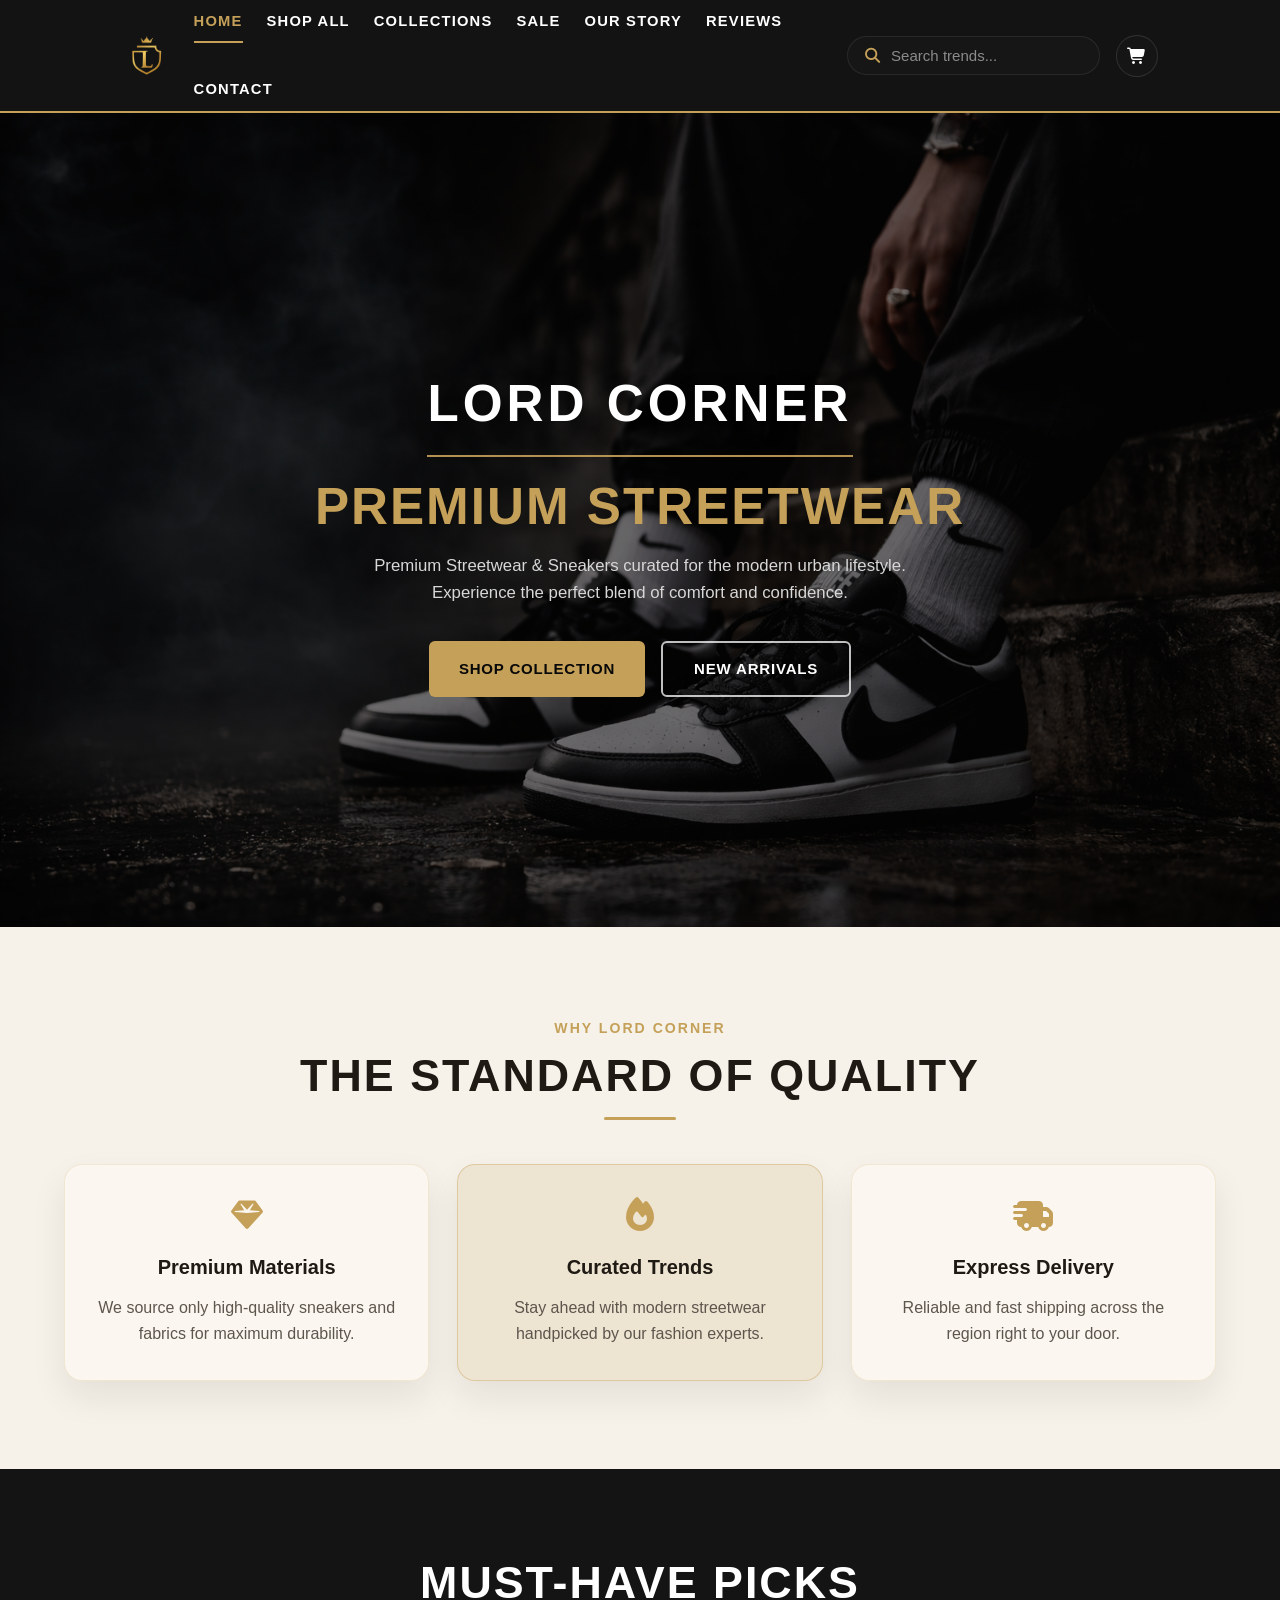
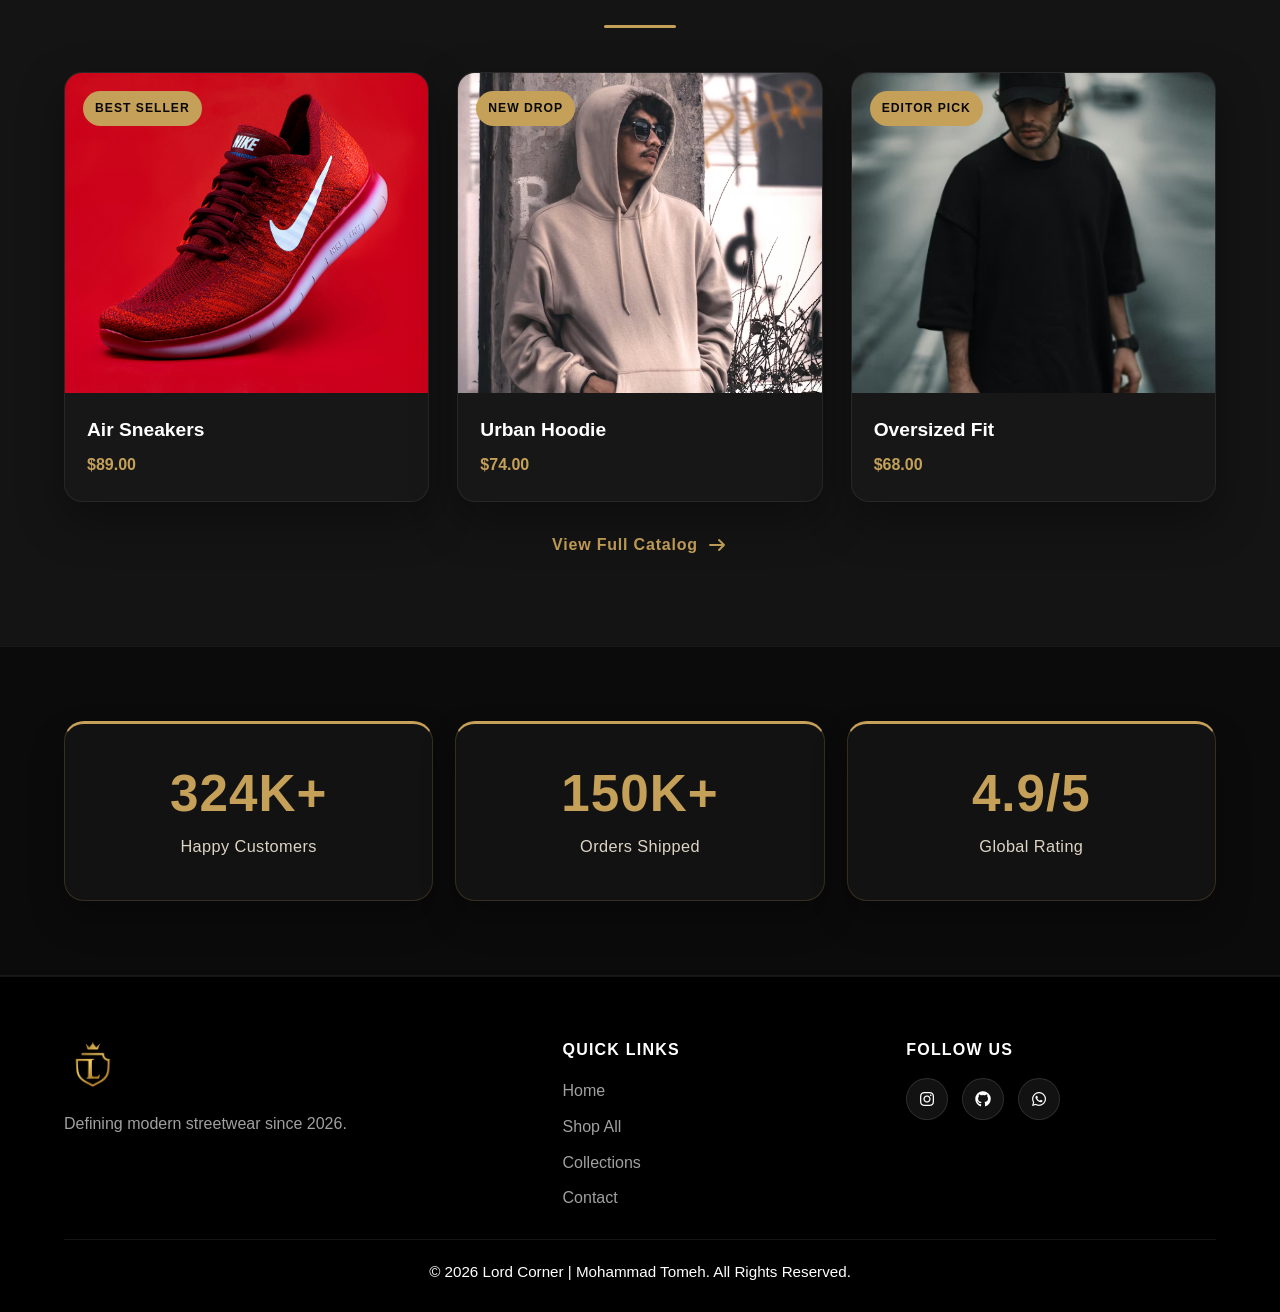
==== commit 8da460bc: "new update" ====
--- a/index.html
+++ b/index.html
@@ -29,7 +29,7 @@
                     </li>
                     <li><a href="offers.html" class="nav-link">Sale</a></li>
                     <li><a href="about.html" class="nav-link">Our Story</a></li>
-                    <li><a href="team.html" class="nav-link">Reviews</a></li>
+                    <li><a href="reviews.html" class="nav-link">Reviews</a></li>
                     <li><a href="contact.html" class="nav-link">Contact</a></li>
                 </ul>
             </nav>
@@ -46,11 +46,11 @@
         </div>
     </header>
 
-    <section class="hero-banner" id="home">
+    <main class="hero-banner" id="home">
         <div class="hero-backdrop"></div>
         <div class="hero-content">
-            <p class="hero-brand">Lord Corner</p>
-            <h1 class="hero-title">Premium Streetwear</h1>
+            <h1 class="hero-brand">Lord Corner</h1>
+            <h2 class="hero-title">Premium Streetwear</h2>
             <p class="hero-text">
                 Premium Streetwear & Sneakers curated for the modern urban lifestyle. 
                 Experience the perfect blend of comfort and confidence.
@@ -60,7 +60,7 @@
                 <a href="#featured" class="btn btn-secondary">New Arrivals</a>
             </div>
         </div>
-    </section>
+    </main>
 
     <section class="features-section">
         <div class="section-header">
--- a/css/style.css
+++ b/css/style.css
@@ -234,17 +234,19 @@
 
 .hero-brand {
     display: block;
-    width: fit-content;
+    width: max-content;
+    max-width: 100%;
     margin: 0 auto 22px;
     padding: 0 0 10px;
     color: var(--white);
-    font-size: clamp(2rem, 4.8vw, 3.6rem);
+    font-size: clamp(1.8rem, 4.2vw, 3.2rem);
     font-weight: 800;
-    letter-spacing: 8px;
+    letter-spacing: 4px;
     text-transform: uppercase;
     border-bottom: 2px solid rgba(197, 160, 89, 0.9);
     text-align: center;
     text-shadow: 0 8px 22px rgba(0, 0, 0, 0.28);
+    white-space: nowrap;
 }
 
 .hero-title {
@@ -938,7 +940,9 @@
 }
 
 .collection-hero-copy h1,
-.contact-hero-copy h1 {
+.collection-hero-copy h2,
+.contact-hero-copy h1,
+.contact-hero-copy h2 {
     font-size: clamp(2.3rem, 4.5vw, 4.3rem);
     line-height: 1.05;
     text-transform: uppercase;
@@ -1280,7 +1284,8 @@
     align-items: center;
 }
 
-.reviews-hero-copy h1 {
+.reviews-hero-copy h1,
+.reviews-hero-copy h2 {
     font-size: clamp(2.3rem, 4.5vw, 4.1rem);
     line-height: 1.05;
     margin-bottom: 18px;
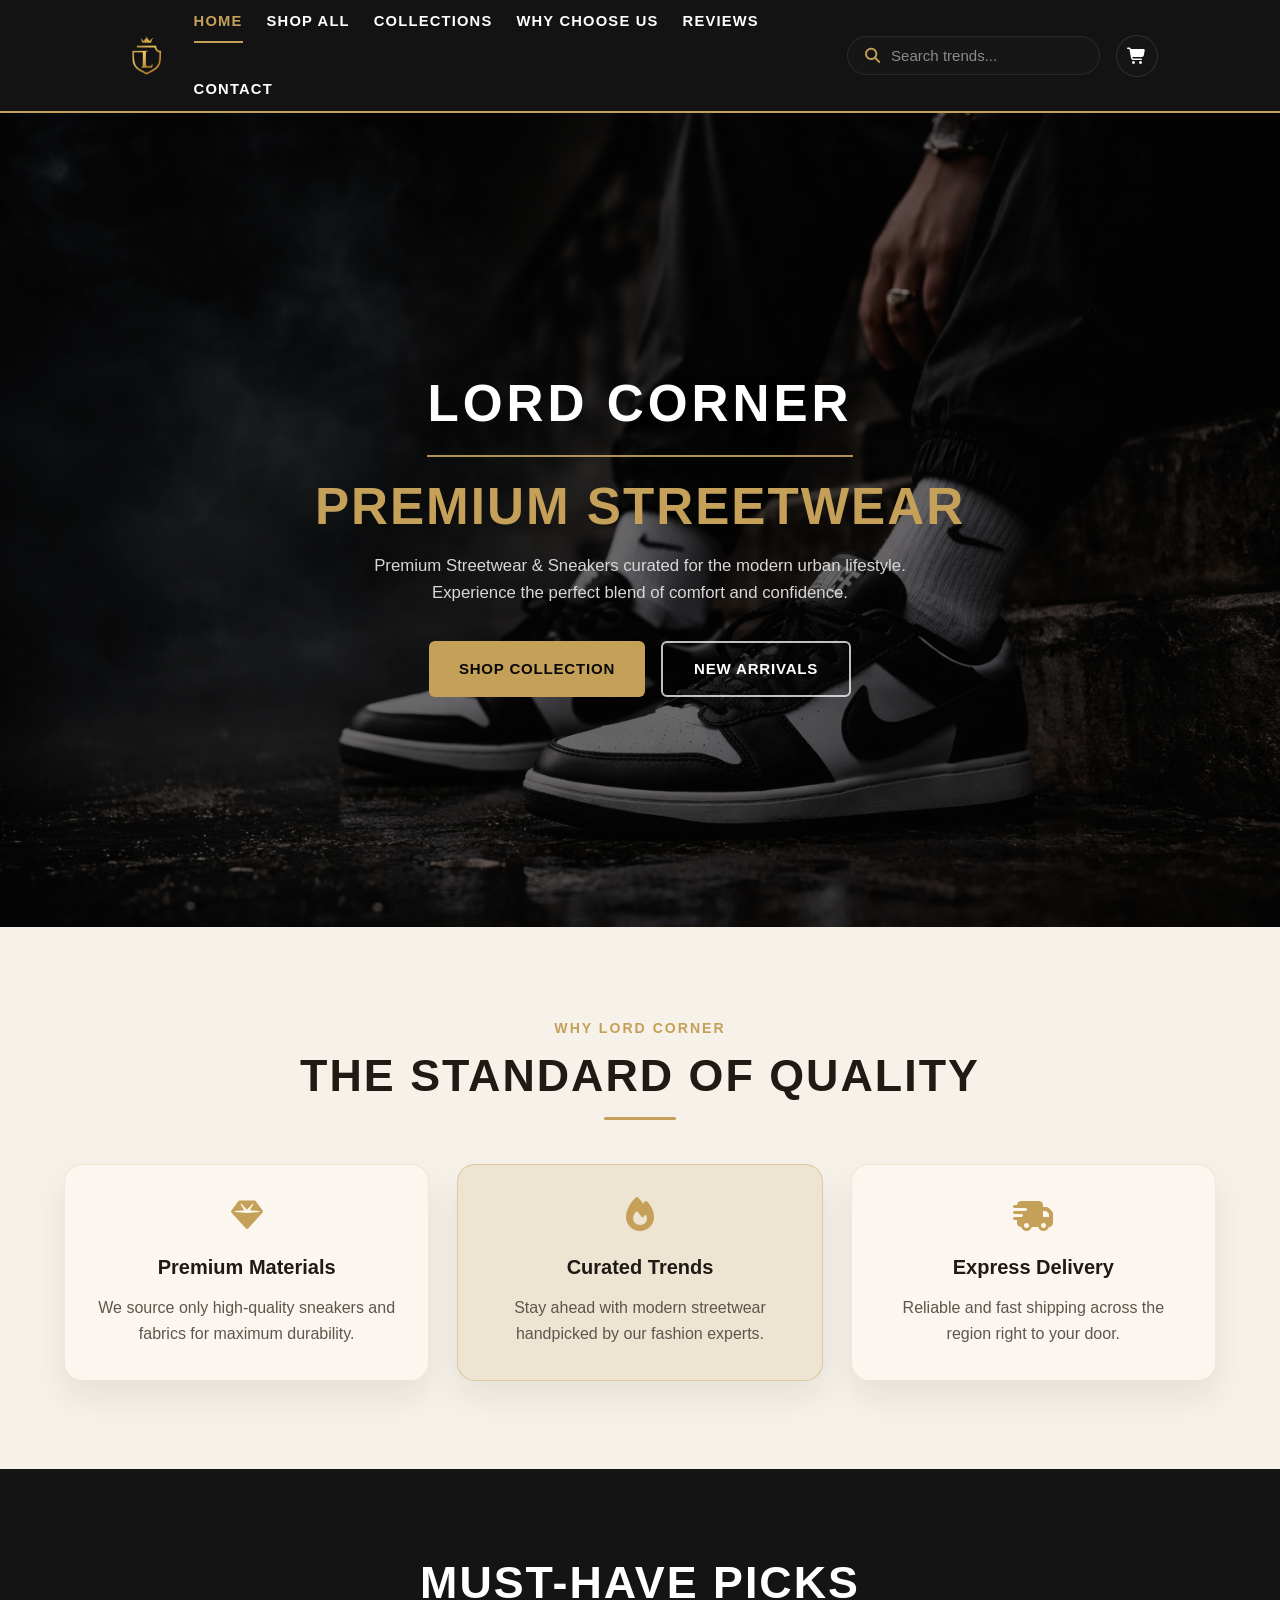
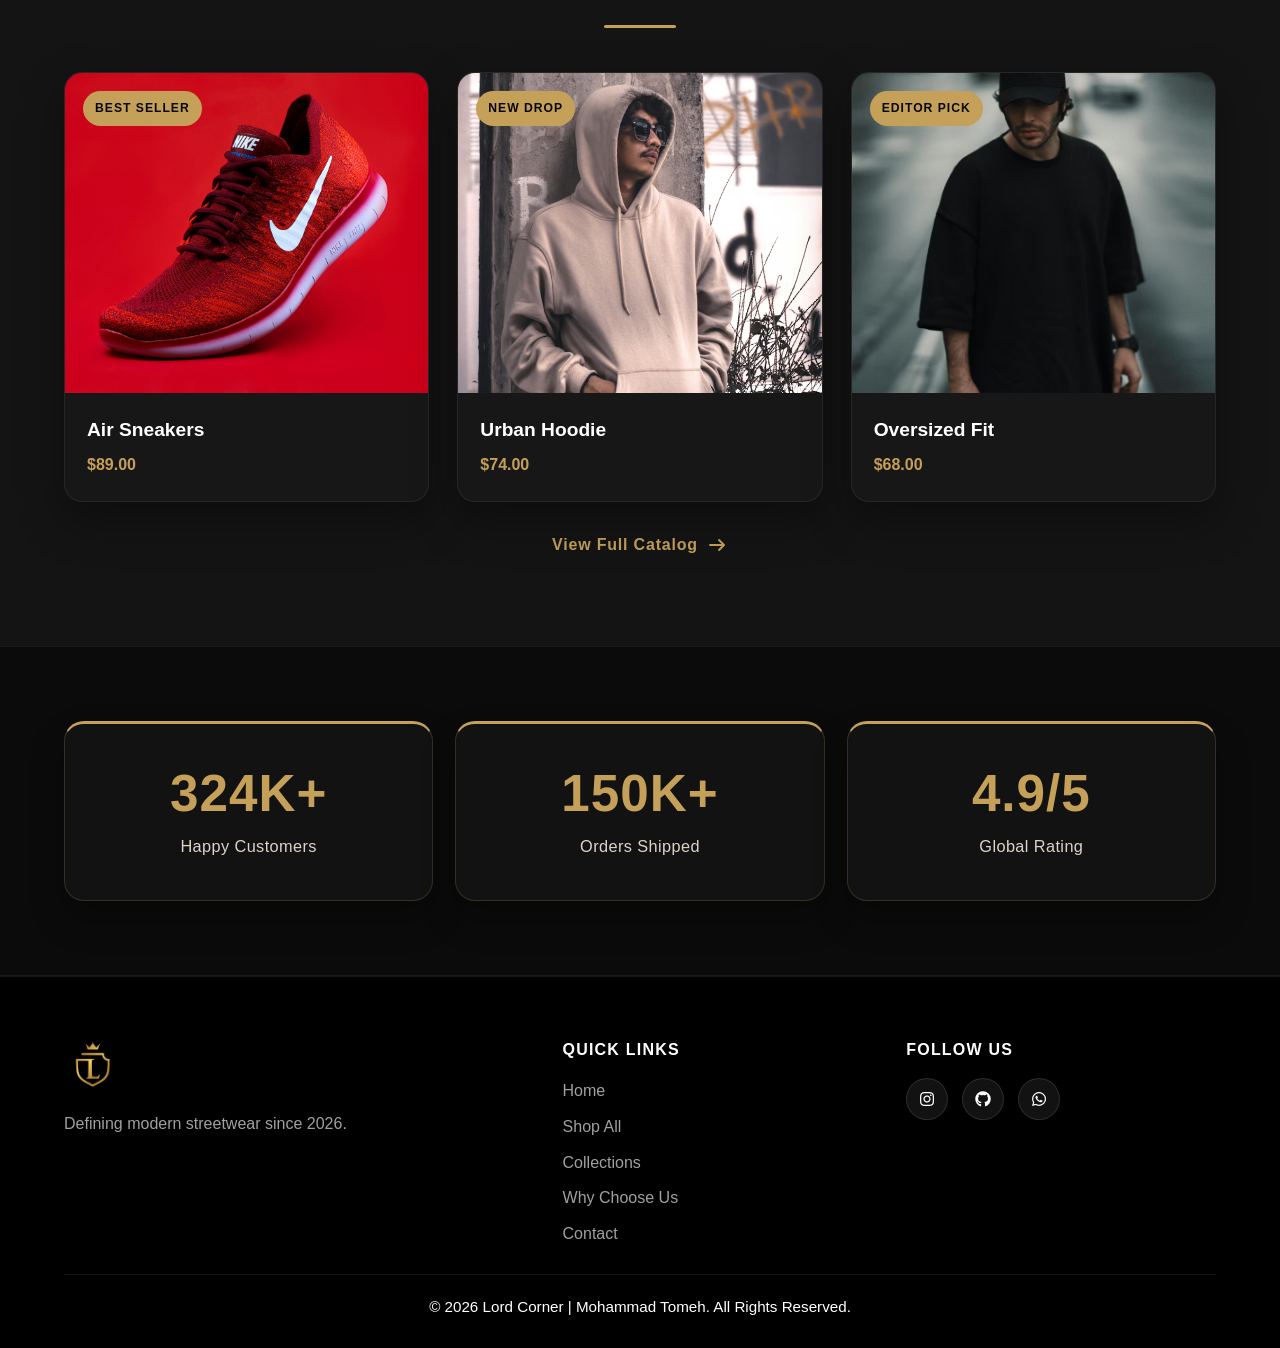
==== commit 5d895834: "Update" ====
--- a/index.html
+++ b/index.html
@@ -27,8 +27,7 @@
                             <li><a href="collection.html#seasonal-picks" class="dropdown-nav-link">Seasonal Picks</a></li>
                         </ul>
                     </li>
-                    <li><a href="offers.html" class="nav-link">Sale</a></li>
-                    <li><a href="about.html" class="nav-link">Our Story</a></li>
+                    <li><a href="about.html" class="nav-link">Why Choose Us</a></li>
                     <li><a href="reviews.html" class="nav-link">Reviews</a></li>
                     <li><a href="contact.html" class="nav-link">Contact</a></li>
                 </ul>
@@ -179,6 +178,7 @@
                     <li><a href="index.html">Home</a></li>
                     <li><a href="Products.html">Shop All</a></li>
                     <li><a href="collection.html">Collections</a></li>
+                    <li><a href="about.html">Why Choose Us</a></li>
                     <li><a href="contact.html">Contact</a></li>
                 </ul>
             </div>
--- a/css/style.css
+++ b/css/style.css
@@ -1043,7 +1043,7 @@
     display: flex;
     align-items: flex-end;
     padding: 28px;
-    background: rgba(0, 0, 0, 0.62);
+    background: rgba(0, 0, 0, 0.72);
 }
 
 .curated-card-copy h3,
@@ -1051,6 +1051,10 @@
 .contact-method h3 {
     font-size: 1.45rem;
     margin-bottom: 8px;
+}
+
+.curated-card-copy h3 {
+    color: var(--white);
 }
 
 .curated-card-copy p,
@@ -1060,6 +1064,10 @@
 .contact-details-card p,
 .team-member-role {
     color: var(--gray);
+}
+
+.curated-card-copy p {
+    color: #f0ebe1;
 }
 
 .season-card h3,
@@ -1451,16 +1459,46 @@
     .header-container,
     .site-header:not(header) {
         min-height: auto;
-        gap: 18px;
-    }
-
-    .header-actions,
+        gap: 14px;
+    }
+
+    .site-logo {
+        height: 40px;
+    }
+
+    .header-actions {
+        width: 100%;
+        display: grid;
+        grid-template-columns: minmax(0, 1fr) auto;
+        align-items: center;
+        gap: 12px;
+    }
+
     .header-search {
         width: 100%;
-    }
-
-    .header-search {
         min-width: 0;
+        padding: 9px 14px;
+    }
+
+    .primary-nav-list {
+        width: 100%;
+        display: grid;
+        grid-template-columns: repeat(2, minmax(0, 1fr));
+        gap: 12px 20px;
+    }
+
+    .primary-nav-list li,
+    .primary-nav-list .collection-menu {
+        width: 100%;
+    }
+
+    .nav-link,
+    .primary-nav-link {
+        width: 100%;
+        justify-content: center;
+        padding: 8px 0;
+        font-size: 0.88rem;
+        letter-spacing: 1px;
     }
 
     .hero-banner,
@@ -1476,12 +1514,22 @@
 
     .hero-banner {
         min-height: auto;
-        padding-top: 90px;
-        padding-bottom: 72px;
+        padding-top: 56px;
+        padding-bottom: 56px;
     }
 
     .hero-text {
         font-size: 1rem;
+    }
+
+    .hero-brand {
+        font-size: clamp(1.5rem, 8vw, 2.2rem);
+        letter-spacing: 3px;
+        margin-bottom: 16px;
+    }
+
+    .hero-title {
+        font-size: clamp(1.4rem, 7vw, 2rem);
     }
 
     .feature-grid,
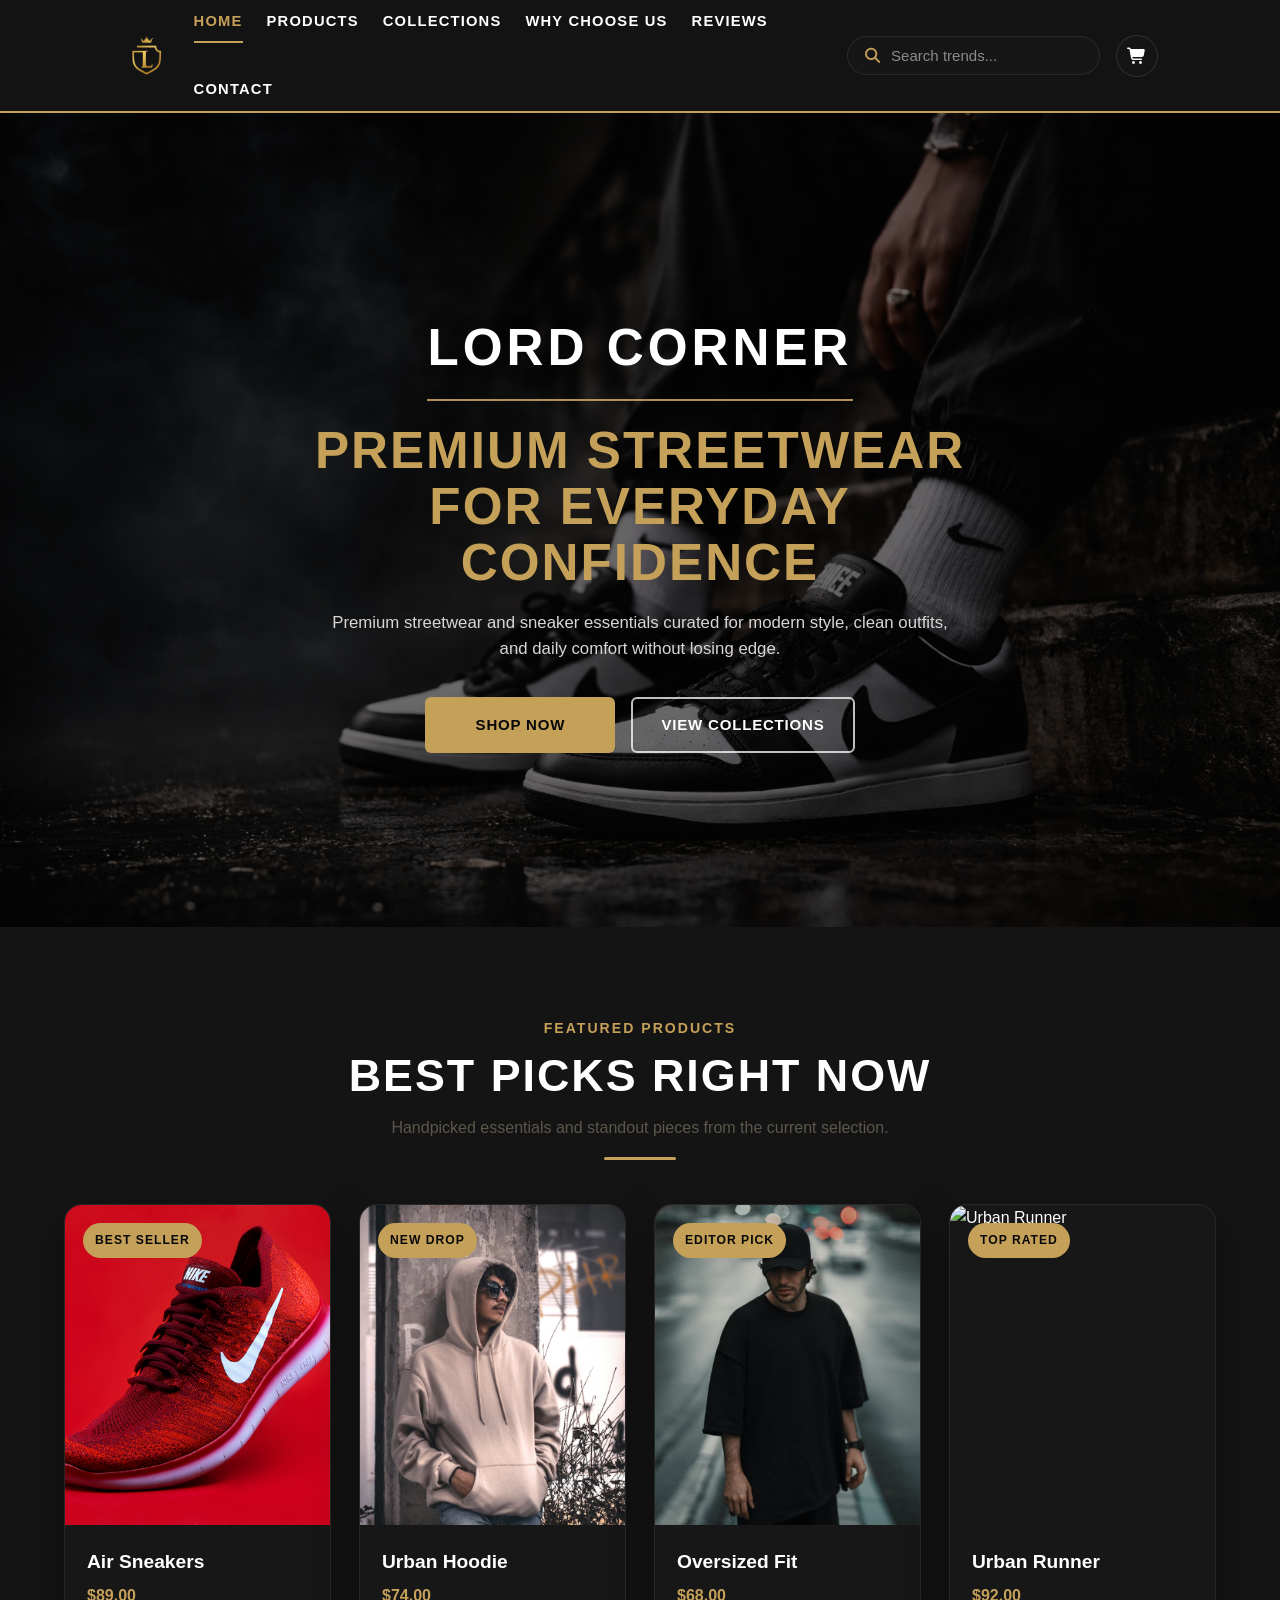
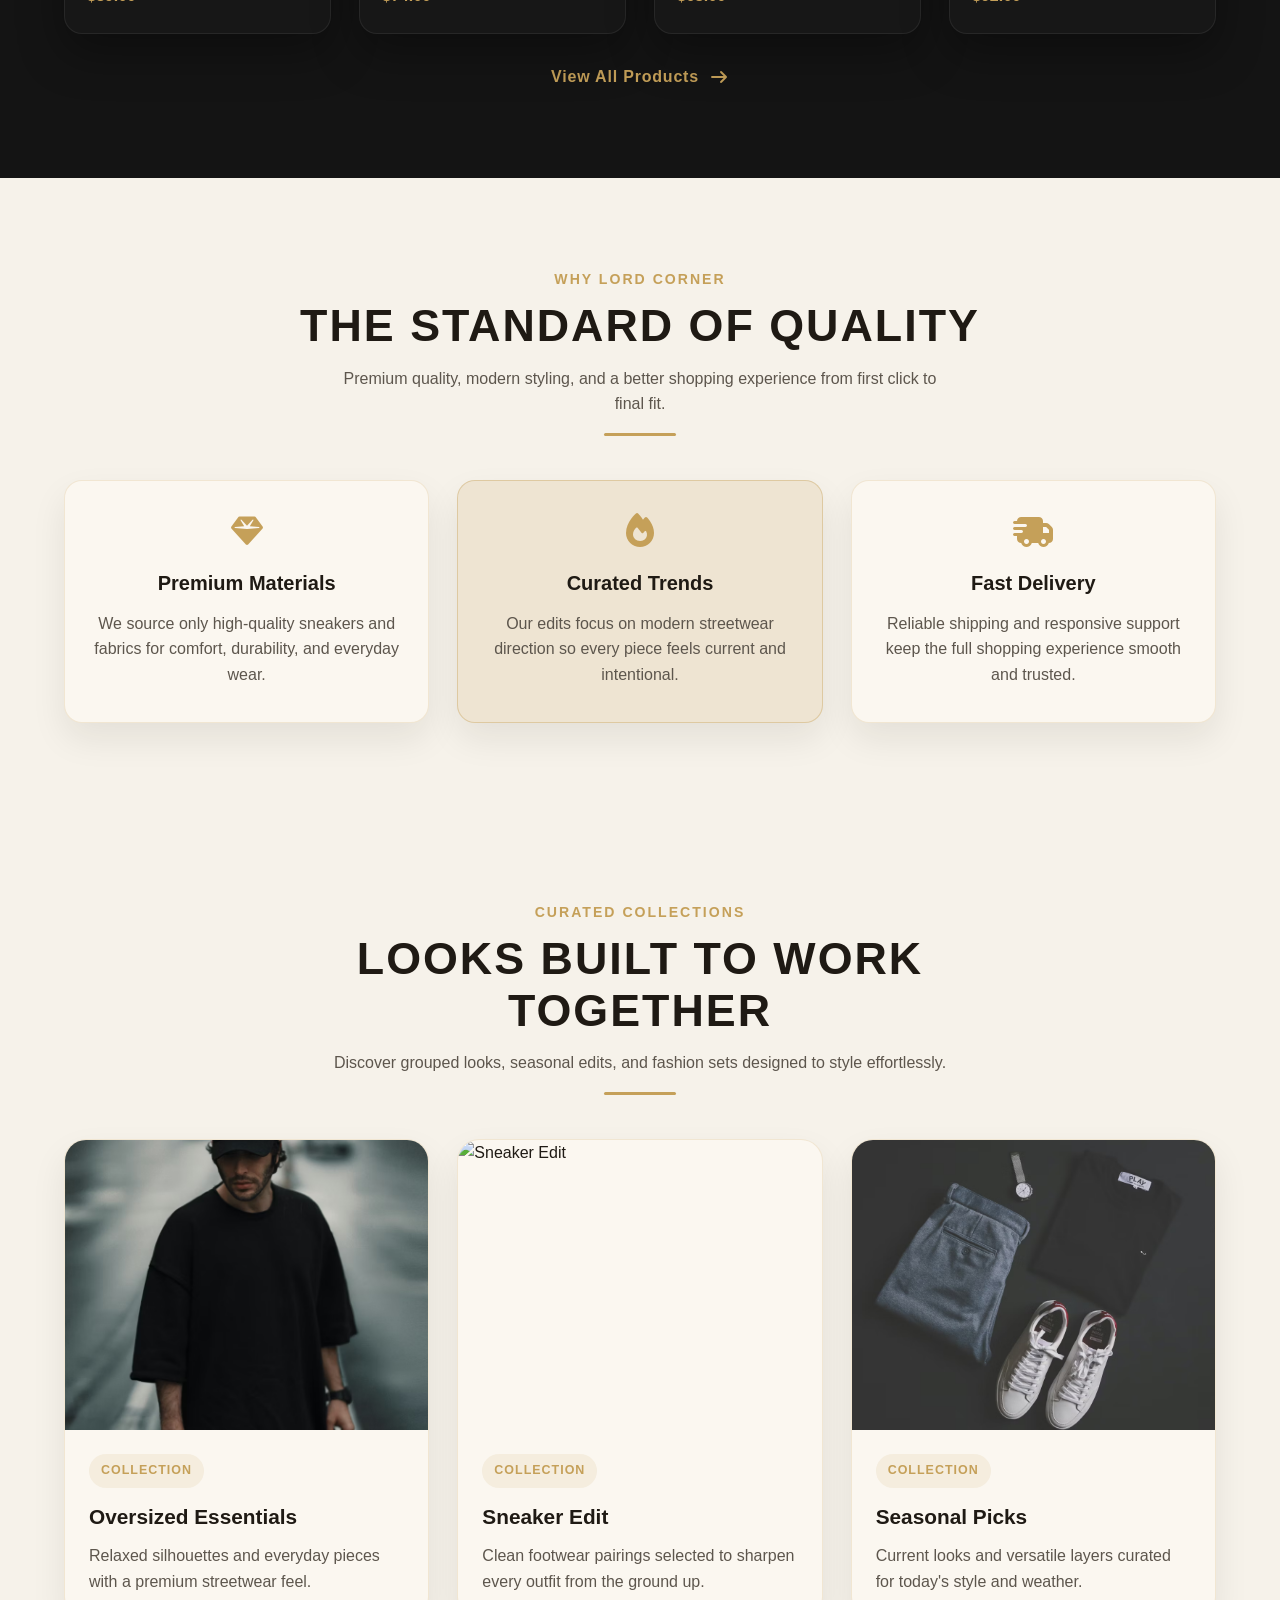
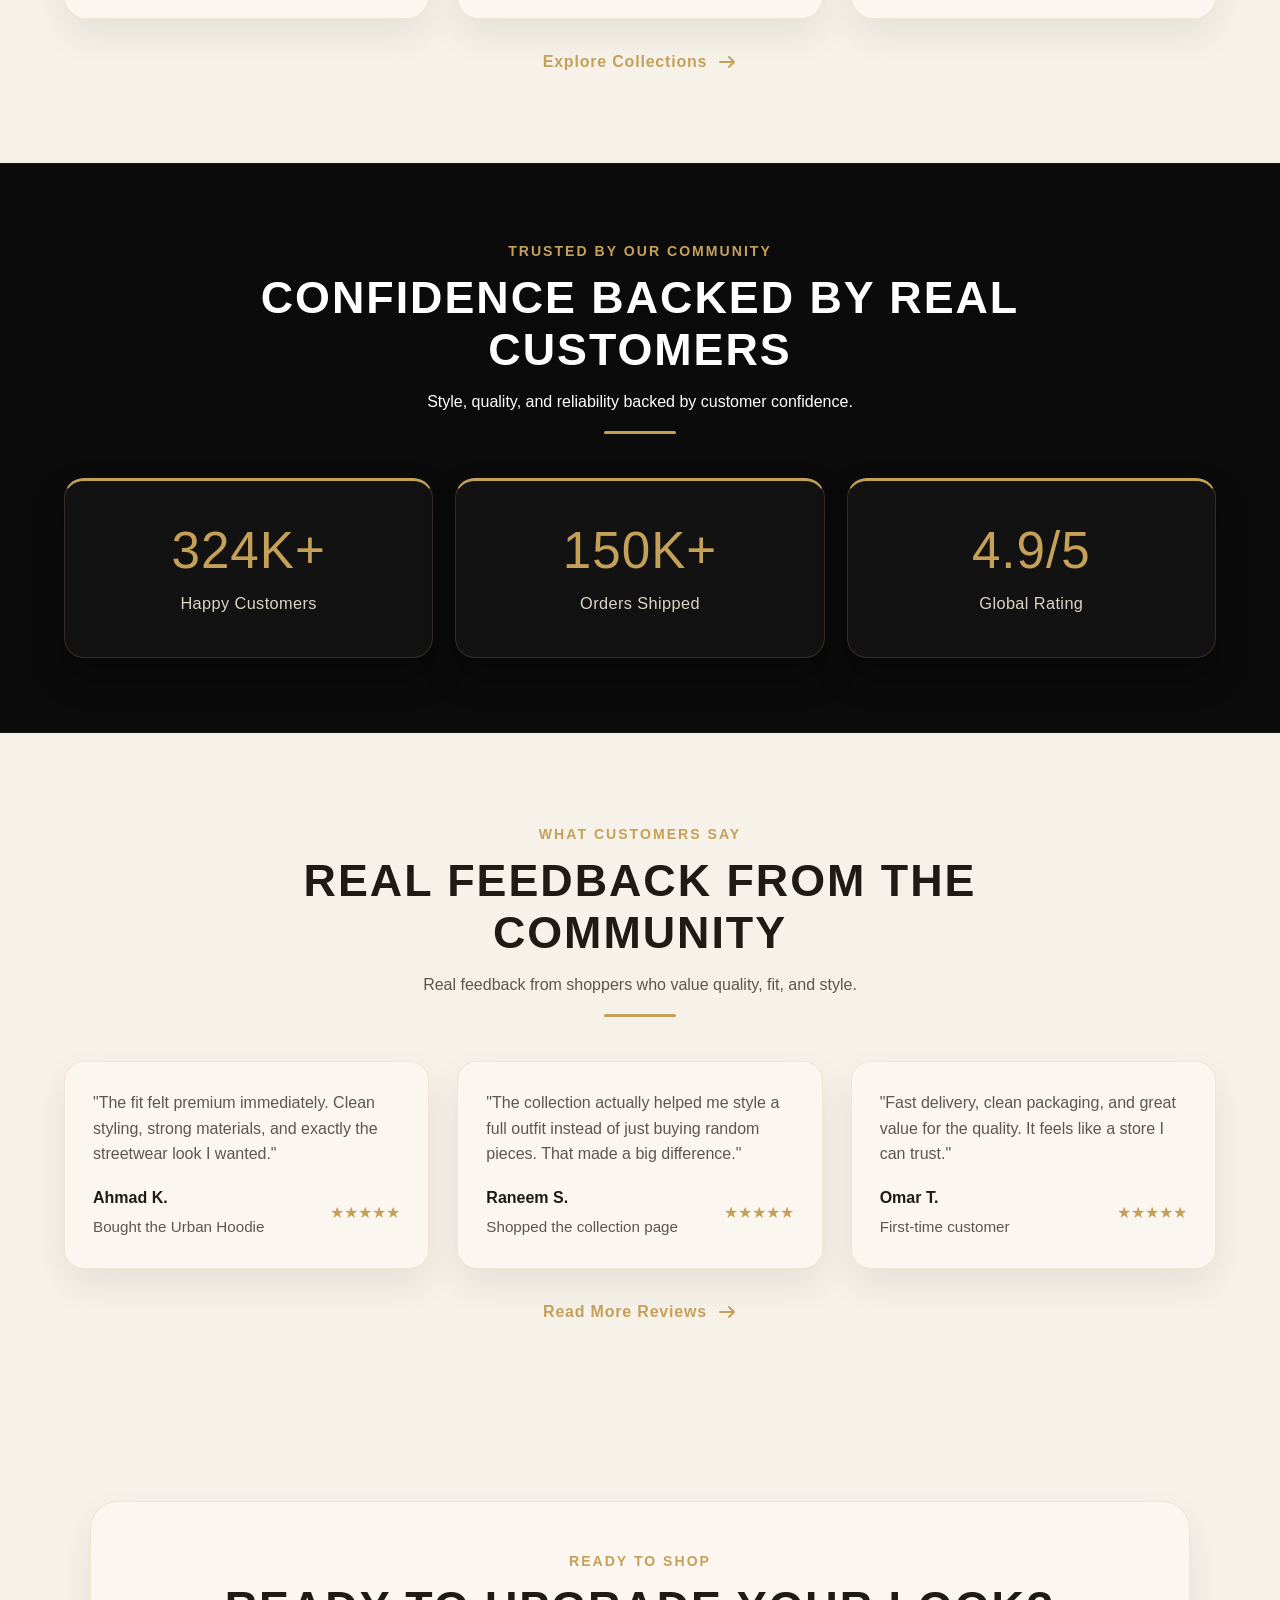
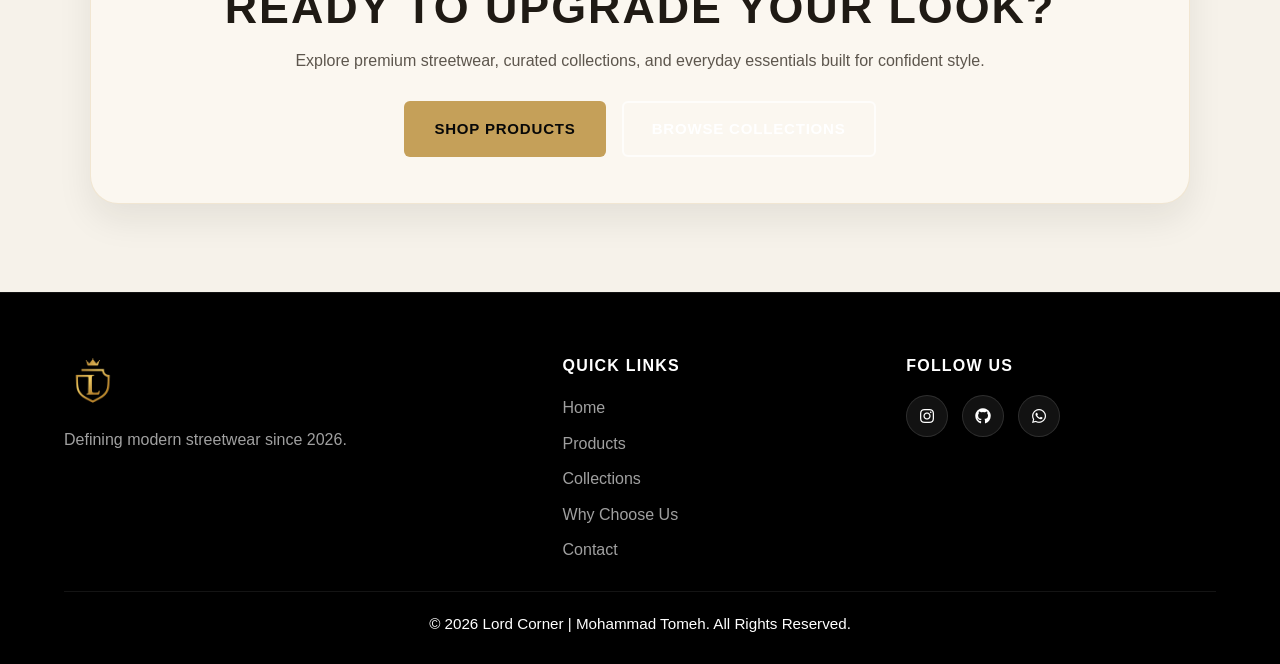
==== commit 0faf4bb6: "Update" ====
--- a/index.html
+++ b/index.html
@@ -18,7 +18,7 @@
             <nav class="primary-nav">
                 <ul class="primary-nav-list"> 
                     <li><a href="index.html" class="nav-link active">Home</a></li>
-                    <li><a href="Products.html" class="nav-link">Shop All</a></li>
+                    <li><a href="products.html" class="nav-link">Products</a></li>
                     <li class="collection-menu">
                         <a href="collection.html" class="nav-link">Collections</a>
                         <ul class="collection-dropdown">
@@ -49,46 +49,23 @@
         <div class="hero-backdrop"></div>
         <div class="hero-content">
             <h1 class="hero-brand">Lord Corner</h1>
-            <h2 class="hero-title">Premium Streetwear</h2>
+            <h2 class="hero-title">Premium Streetwear for Everyday Confidence</h2>
             <p class="hero-text">
-                Premium Streetwear & Sneakers curated for the modern urban lifestyle. 
-                Experience the perfect blend of comfort and confidence.
+                Premium streetwear and sneaker essentials curated for modern style, clean outfits,
+                and daily comfort without losing edge.
             </p>
             <div class="hero-cta-group">
-                <a href="Products.html" class="btn btn-primary">Shop Collection</a>
-                <a href="#featured" class="btn btn-secondary">New Arrivals</a>
+                <a href="products.html" class="btn btn-primary">Shop Now</a>
+                <a href="#collections-preview" class="btn btn-secondary">View Collections</a>
             </div>
         </div>
     </main>
-
-    <section class="features-section">
-        <div class="section-header">
-            <span class="section-subtitle">Why Lord Corner</span>
-            <h2 class="section-title">The Standard of Quality</h2>
-            <div class="section-line"></div>
-        </div>
-        <div class="feature-grid">
-            <div class="feature-card">
-                <i class="fa-solid fa-gem feature-icon"></i>
-                <h3>Premium Materials</h3>
-                <p>We source only high-quality sneakers and fabrics for maximum durability.</p>
-            </div>
-            <div class="feature-card featured">
-                <i class="fa-solid fa-fire feature-icon"></i>
-                <h3>Curated Trends</h3>
-                <p>Stay ahead with modern streetwear handpicked by our fashion experts.</p>
-            </div>
-            <div class="feature-card">
-                <i class="fa-solid fa-truck-fast feature-icon"></i>
-                <h3>Express Delivery</h3>
-                <p>Reliable and fast shipping across the region right to your door.</p>
-            </div>
-        </div>
-    </section>
 
     <section class="products-section" id="featured">
         <div class="section-header">
-            <h2 class="section-title">Must-Have Picks</h2>
+            <span class="section-subtitle">Featured Products</span>
+            <h2 class="section-title">Best Picks Right Now</h2>
+            <p class="section-intro">Handpicked essentials and standout pieces from the current selection.</p>
             <div class="section-line"></div>
         </div>
         <div class="product-grid">
@@ -140,27 +117,169 @@
                     <p class="product-price">$68.00</p>
                 </div>
             </div>
+            <div class="product-card">
+                <div class="product-image-container">
+                    <img src="Photos/products-sneakers2.jpg" alt="Urban Runner">
+                    <div class="product-badge">Top Rated</div>
+                    <div class="product-overlay">
+                        <div class="product-actions">
+                            <button title="Add to Wishlist"><i class="fa-solid fa-heart"></i></button>
+                            <button title="Quick Add"><i class="fa-solid fa-cart-plus"></i></button>
+                        </div>
+                    </div>
+                </div>
+                <div class="product-info">
+                    <h3>Urban Runner</h3>
+                    <p class="product-price">$92.00</p>
+                </div>
+            </div>
         </div>
         <div class="section-footer">
-            <a href="Products.html" class="btn-text">View Full Catalog <i class="fa-solid fa-arrow-right"></i></a>
+            <a href="products.html" class="btn-text">View All Products <i class="fa-solid fa-arrow-right"></i></a>
+        </div>
+    </section>
+
+    <section class="features-section">
+        <div class="section-header">
+            <span class="section-subtitle">Why Lord Corner</span>
+            <h2 class="section-title">The Standard of Quality</h2>
+            <p class="section-intro">Premium quality, modern styling, and a better shopping experience from first click to final fit.</p>
+            <div class="section-line"></div>
+        </div>
+        <div class="feature-grid">
+            <div class="feature-card">
+                <i class="fa-solid fa-gem feature-icon"></i>
+                <h3>Premium Materials</h3>
+                <p>We source only high-quality sneakers and fabrics for comfort, durability, and everyday wear.</p>
+            </div>
+            <div class="feature-card featured">
+                <i class="fa-solid fa-fire feature-icon"></i>
+                <h3>Curated Trends</h3>
+                <p>Our edits focus on modern streetwear direction so every piece feels current and intentional.</p>
+            </div>
+            <div class="feature-card">
+                <i class="fa-solid fa-truck-fast feature-icon"></i>
+                <h3>Fast Delivery</h3>
+                <p>Reliable shipping and responsive support keep the full shopping experience smooth and trusted.</p>
+            </div>
+        </div>
+    </section>
+
+    <section class="home-collections-section" id="collections-preview">
+        <div class="section-header">
+            <span class="section-subtitle">Curated Collections</span>
+            <h2 class="section-title">Looks Built to Work Together</h2>
+            <p class="section-intro">Discover grouped looks, seasonal edits, and fashion sets designed to style effortlessly.</p>
+            <div class="section-line"></div>
+        </div>
+        <div class="home-collections-grid">
+            <article class="home-collection-card">
+                <img src="Photos/Oversized Fit.avif" alt="Oversized Essentials">
+                <div class="home-collection-copy">
+                    <span class="home-collection-tag">Collection</span>
+                    <h3>Oversized Essentials</h3>
+                    <p>Relaxed silhouettes and everyday pieces with a premium streetwear feel.</p>
+                </div>
+            </article>
+            <article class="home-collection-card">
+                <img src="Photos/products-sneakers2.jpg" alt="Sneaker Edit">
+                <div class="home-collection-copy">
+                    <span class="home-collection-tag">Collection</span>
+                    <h3>Sneaker Edit</h3>
+                    <p>Clean footwear pairings selected to sharpen every outfit from the ground up.</p>
+                </div>
+            </article>
+            <article class="home-collection-card">
+                <img src="Photos/style.avif" alt="Seasonal Picks">
+                <div class="home-collection-copy">
+                    <span class="home-collection-tag">Collection</span>
+                    <h3>Seasonal Picks</h3>
+                    <p>Current looks and versatile layers curated for today's style and weather.</p>
+                </div>
+            </article>
+        </div>
+        <div class="section-footer">
+            <a href="collection.html" class="btn-text">Explore Collections <i class="fa-solid fa-arrow-right"></i></a>
         </div>
     </section>
 
     <section class="stats-section">
+        <div class="section-header section-header-dark">
+            <span class="section-subtitle">Trusted By Our Community</span>
+            <h2 class="section-title">Confidence Backed by Real Customers</h2>
+            <p class="section-intro">Style, quality, and reliability backed by customer confidence.</p>
+            <div class="section-line"></div>
+        </div>
         <div class="stats-backdrop">
             <div class="stats-grid">
                 <div class="stat-card">
-                    <h2 class="stat-number">324K+</h2>
+                    <div class="stat-number">324K+</div>
                     <p class="stat-text">Happy Customers</p>
                 </div>
                 <div class="stat-card">
-                    <h2 class="stat-number">150K+</h2>
+                    <div class="stat-number">150K+</div>
                     <p class="stat-text">Orders Shipped</p>
                 </div>
                 <div class="stat-card">
-                    <h2 class="stat-number">4.9/5</h2>
+                    <div class="stat-number">4.9/5</div>
                     <p class="stat-text">Global Rating</p>
                 </div>
+            </div>
+        </div>
+    </section>
+
+    <section class="reviews-section home-reviews-section">
+        <div class="section-header">
+            <span class="section-subtitle">What Customers Say</span>
+            <h2 class="section-title">Real Feedback From the Community</h2>
+            <p class="section-intro">Real feedback from shoppers who value quality, fit, and style.</p>
+            <div class="section-line"></div>
+        </div>
+        <div class="reviews-grid">
+            <article class="review-card">
+                <p>"The fit felt premium immediately. Clean styling, strong materials, and exactly the streetwear look I wanted."</p>
+                <div class="review-author">
+                    <div>
+                        <strong>Ahmad K.</strong>
+                        <span>Bought the Urban Hoodie</span>
+                    </div>
+                    <div class="review-rating">&#9733;&#9733;&#9733;&#9733;&#9733;</div>
+                </div>
+            </article>
+            <article class="review-card">
+                <p>"The collection actually helped me style a full outfit instead of just buying random pieces. That made a big difference."</p>
+                <div class="review-author">
+                    <div>
+                        <strong>Raneem S.</strong>
+                        <span>Shopped the collection page</span>
+                    </div>
+                    <div class="review-rating">&#9733;&#9733;&#9733;&#9733;&#9733;</div>
+                </div>
+            </article>
+            <article class="review-card">
+                <p>"Fast delivery, clean packaging, and great value for the quality. It feels like a store I can trust."</p>
+                <div class="review-author">
+                    <div>
+                        <strong>Omar T.</strong>
+                        <span>First-time customer</span>
+                    </div>
+                    <div class="review-rating">&#9733;&#9733;&#9733;&#9733;&#9733;</div>
+                </div>
+            </article>
+        </div>
+        <div class="section-footer">
+            <a href="reviews.html" class="btn-text">Read More Reviews <i class="fa-solid fa-arrow-right"></i></a>
+        </div>
+    </section>
+
+    <section class="home-cta-section">
+        <div class="home-cta-card">
+            <span class="section-subtitle">Ready To Shop</span>
+            <h2 class="section-title">Ready to Upgrade Your Look?</h2>
+            <p class="home-cta-text">Explore premium streetwear, curated collections, and everyday essentials built for confident style.</p>
+            <div class="hero-cta-group">
+                <a href="products.html" class="btn btn-primary">Shop Products</a>
+                <a href="collection.html" class="btn btn-secondary">Browse Collections</a>
             </div>
         </div>
     </section>
@@ -176,7 +295,7 @@
                 <h4>Quick Links</h4>
                 <ul>
                     <li><a href="index.html">Home</a></li>
-                    <li><a href="Products.html">Shop All</a></li>
+                    <li><a href="products.html">Products</a></li>
                     <li><a href="collection.html">Collections</a></li>
                     <li><a href="about.html">Why Choose Us</a></li>
                     <li><a href="contact.html">Contact</a></li>
@@ -199,3 +318,4 @@
 
 </body>
 </html>
+
--- a/css/style.css
+++ b/css/style.css
@@ -333,7 +333,9 @@
 .about-section,
 .collection-showcase,
 .contact-section,
-.reviews-section {
+.reviews-section,
+.home-collections-section,
+.home-cta-section {
     background: var(--soft-bg);
     color: var(--ink);
 }
@@ -343,16 +345,22 @@
 .collection-showcase .section-title,
 .contact-section .section-title,
 .reviews-section .section-title,
+.home-collections-section .section-title,
+.home-cta-section .section-title,
 .features-section h3,
 .about-section h3,
 .collection-showcase h3,
 .contact-section h3,
 .reviews-section h3,
+.home-collections-section h3,
+.home-cta-section h3,
 .features-section h2,
 .about-section h2,
 .collection-showcase h2,
 .contact-section h2,
-.reviews-section h2 {
+.reviews-section h2,
+.home-collections-section h2,
+.home-cta-section h2 {
     color: var(--ink);
 }
 
@@ -360,6 +368,11 @@
     max-width: 760px;
     margin: 0 auto 44px;
     text-align: center;
+}
+
+.section-header-dark .section-title,
+.section-header-dark .section-intro {
+    color: var(--white);
 }
 
 .section-subtitle {
@@ -377,6 +390,13 @@
     line-height: 1.15;
     text-transform: uppercase;
     letter-spacing: 2px;
+}
+
+.section-intro {
+    max-width: 620px;
+    margin: 14px auto 0;
+    color: var(--soft-text);
+    font-size: 1rem;
 }
 
 .section-line {
@@ -426,7 +446,9 @@
 .contact-section .contact-details-card,
 .reviews-section .review-card,
 .reviews-section .reviews-highlight,
-.reviews-section .reviews-summary-card {
+.reviews-section .reviews-summary-card,
+.home-collections-section .home-collection-card,
+.home-cta-card {
     background: var(--soft-panel);
     border: 1px solid rgba(197, 160, 89, 0.2);
     box-shadow: 0 16px 35px rgba(30, 23, 14, 0.08);
@@ -597,6 +619,74 @@
     text-align: center;
 }
 
+.home-collections-section,
+.home-cta-section {
+    padding: 88px 5%;
+}
+
+.home-collections-grid {
+    max-width: 1200px;
+    margin: 0 auto;
+    display: grid;
+    grid-template-columns: repeat(3, minmax(0, 1fr));
+    gap: 28px;
+}
+
+.home-collection-card {
+    overflow: hidden;
+    border-radius: 22px;
+}
+
+.home-collection-card img {
+    width: 100%;
+    height: 290px;
+    object-fit: cover;
+}
+
+.home-collection-copy {
+    padding: 24px;
+}
+
+.home-collection-tag {
+    display: inline-flex;
+    align-items: center;
+    margin-bottom: 12px;
+    padding: 7px 12px;
+    border-radius: 999px;
+    background: rgba(197, 160, 89, 0.12);
+    color: var(--primary-gold);
+    font-size: 0.78rem;
+    font-weight: 700;
+    text-transform: uppercase;
+    letter-spacing: 1px;
+}
+
+.home-collection-copy h3 {
+    margin-bottom: 10px;
+    font-size: 1.3rem;
+}
+
+.home-collection-copy p,
+.home-cta-text {
+    color: var(--soft-text);
+}
+
+.home-cta-card {
+    max-width: 1100px;
+    margin: 0 auto;
+    padding: 46px 38px;
+    text-align: center;
+    border-radius: 28px;
+}
+
+.home-cta-card .section-title {
+    margin-bottom: 14px;
+}
+
+.home-cta-card .hero-cta-group {
+    margin-top: 28px;
+}
+
 .btn-text {
     display: inline-flex;
     align-items: center;
@@ -1541,7 +1631,8 @@
     .contact-methods,
     .contact-grid,
     .team-members-grid,
-    .reviews-grid {
+    .reviews-grid,
+    .home-collections-grid {
         grid-template-columns: 1fr;
     }
 
@@ -1565,3 +1656,245 @@
         text-align: center;
     }
 }
+
+/* --- 14. Inner Page Hero & Shared Split Layout --- */
+.page-hero {
+    padding: 96px 5% 72px;
+    background: var(--soft-bg);
+    color: var(--ink);
+}
+
+.page-hero-inner,
+.feature-split-grid {
+    max-width: 1200px;
+    margin: 0 auto;
+    display: grid;
+    grid-template-columns: minmax(0, 1.1fr) minmax(300px, 0.9fr);
+    gap: 30px;
+    align-items: stretch;
+}
+
+.page-hero-copy {
+    align-self: center;
+}
+
+.page-hero-copy h2 {
+    font-size: clamp(2.3rem, 4.6vw, 4.15rem);
+    line-height: 1.05;
+    text-transform: uppercase;
+    letter-spacing: 1.8px;
+    margin-bottom: 18px;
+    color: var(--ink);
+}
+
+.page-hero-copy p {
+    max-width: 640px;
+    color: var(--soft-text);
+}
+
+.page-hero-actions {
+    justify-content: flex-start;
+    margin-top: 28px;
+}
+
+.page-hero-panel,
+.feature-panel {
+    background: var(--soft-panel);
+    border: 1px solid rgba(197, 160, 89, 0.2);
+    border-radius: 24px;
+    box-shadow: 0 16px 35px rgba(30, 23, 14, 0.08);
+}
+
+.page-hero-panel {
+    padding: 30px;
+    align-self: center;
+}
+
+.panel-tag {
+    display: inline-flex;
+    align-items: center;
+    margin-bottom: 14px;
+    padding: 7px 12px;
+    border-radius: 999px;
+    background: rgba(197, 160, 89, 0.12);
+    color: var(--primary-gold);
+    font-size: 0.78rem;
+    font-weight: 700;
+    text-transform: uppercase;
+    letter-spacing: 1px;
+}
+
+.panel-list {
+    display: grid;
+    gap: 14px;
+}
+
+.panel-list li {
+    color: var(--soft-text);
+}
+
+.panel-list i {
+    color: var(--primary-gold);
+    margin-right: 10px;
+}
+
+.section-header-left {
+    text-align: left;
+    margin: 0 0 28px;
+}
+
+.section-header-left .section-intro {
+    margin-left: 0;
+    margin-right: 0;
+}
+
+.section-header-left .section-line {
+    margin-left: 0;
+}
+
+.page-hero .btn-secondary,
+.feature-split-section .btn-secondary {
+    color: var(--ink);
+    border-color: rgba(31, 26, 20, 0.18);
+}
+
+.page-hero .btn-secondary:hover,
+.feature-split-section .btn-secondary:hover {
+    color: var(--primary-gold);
+    border-color: var(--primary-gold);
+}
+
+.category-strip-section,
+.feature-split-section {
+    padding: 0 5% 88px;
+    background: var(--soft-bg);
+    color: var(--ink);
+}
+
+.category-strip {
+    max-width: 1200px;
+    margin: 0 auto;
+    display: flex;
+    align-items: center;
+    justify-content: center;
+    gap: 14px;
+    flex-wrap: wrap;
+    padding: 4px 0 0;
+}
+
+.category-chip {
+    display: inline-flex;
+    align-items: center;
+    justify-content: center;
+    min-width: 120px;
+    padding: 12px 18px;
+    border-radius: 999px;
+    background: var(--soft-panel);
+    border: 1px solid rgba(197, 160, 89, 0.2);
+    color: var(--ink);
+    font-weight: 600;
+    transition: color var(--transition), border-color var(--transition), transform var(--transition);
+}
+
+.category-chip:hover {
+    color: var(--primary-gold);
+    border-color: var(--primary-gold);
+    transform: translateY(-2px);
+}
+
+.product-meta {
+    margin-bottom: 8px;
+    color: var(--gray);
+    font-size: 0.95rem;
+}
+
+.feature-panel {
+    padding: 34px 32px;
+}
+
+.feature-panel .section-title,
+.feature-panel h3 {
+    color: var(--ink);
+}
+
+.feature-panel .section-title {
+    text-align: left;
+    margin-bottom: 12px;
+}
+
+.feature-panel .section-intro {
+    margin: 0 0 22px;
+    max-width: none;
+}
+
+.accent-panel {
+    background: #111111;
+    border-color: rgba(197, 160, 89, 0.2);
+}
+
+.accent-panel h3,
+.accent-panel p {
+    color: var(--white);
+}
+
+.accent-panel .btn-secondary {
+    color: var(--white);
+    border-color: rgba(255, 255, 255, 0.6);
+}
+
+.accent-panel .btn-secondary:hover {
+    color: var(--primary-gold);
+    border-color: var(--primary-gold);
+}
+
+/* --- 15. Extended Responsive Rules --- */
+@media (max-width: 1100px) {
+    .page-hero-inner,
+    .feature-split-grid {
+        grid-template-columns: 1fr;
+    }
+}
+
+@media (max-width: 768px) {
+    .page-hero,
+    .category-strip-section,
+    .feature-split-section,
+    .collection-hero,
+    .contact-hero,
+    .reviews-hero,
+    .collection-showcase,
+    .contact-section,
+    .reviews-section {
+        padding-left: 20px;
+        padding-right: 20px;
+    }
+
+    .page-hero {
+        padding-top: 56px;
+        padding-bottom: 56px;
+    }
+
+    .page-hero-copy h2,
+    .collection-hero-copy h2,
+    .contact-hero-copy h2,
+    .reviews-hero-copy h2 {
+        font-size: clamp(1.8rem, 9vw, 2.7rem);
+    }
+
+    .page-hero-actions {
+        justify-content: center;
+    }
+
+    .feature-panel,
+    .page-hero-panel {
+        padding: 26px 22px;
+    }
+
+    .category-strip {
+        justify-content: stretch;
+    }
+
+    .category-chip {
+        width: 100%;
+    }
+}
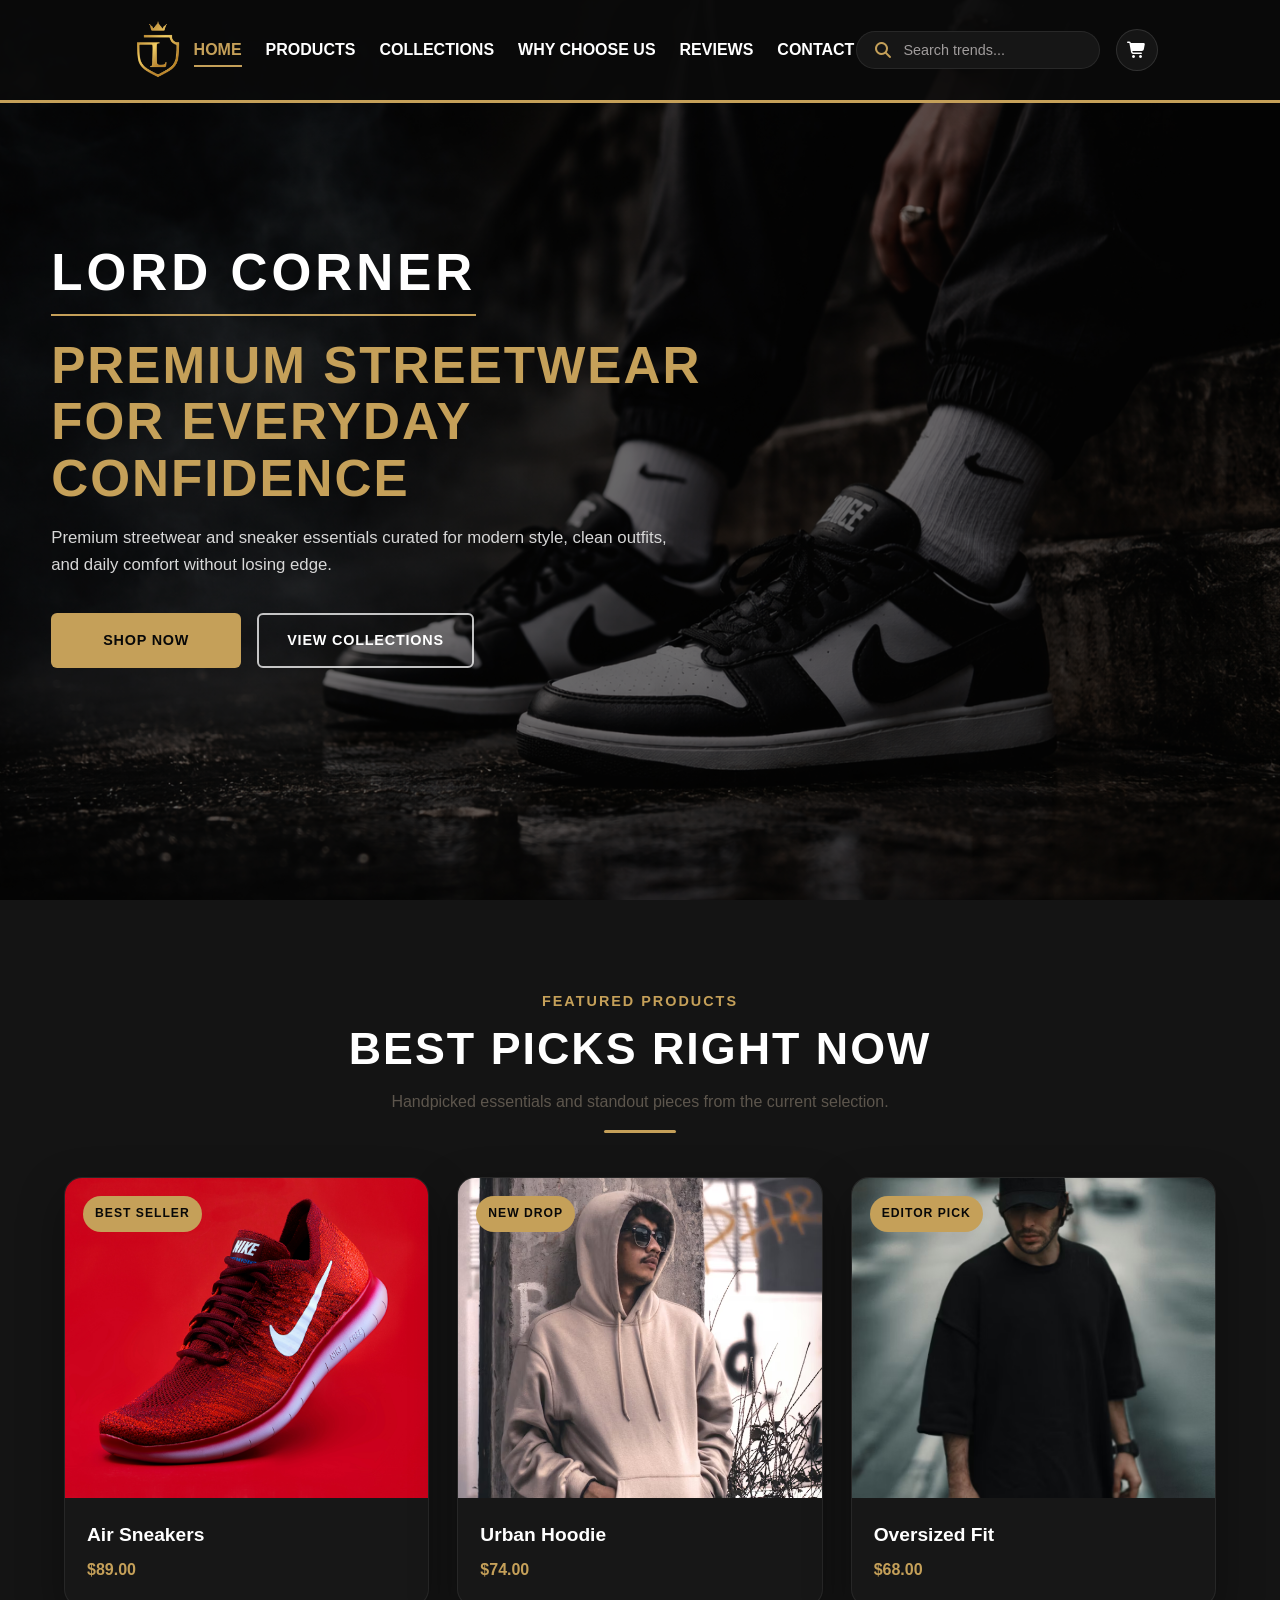
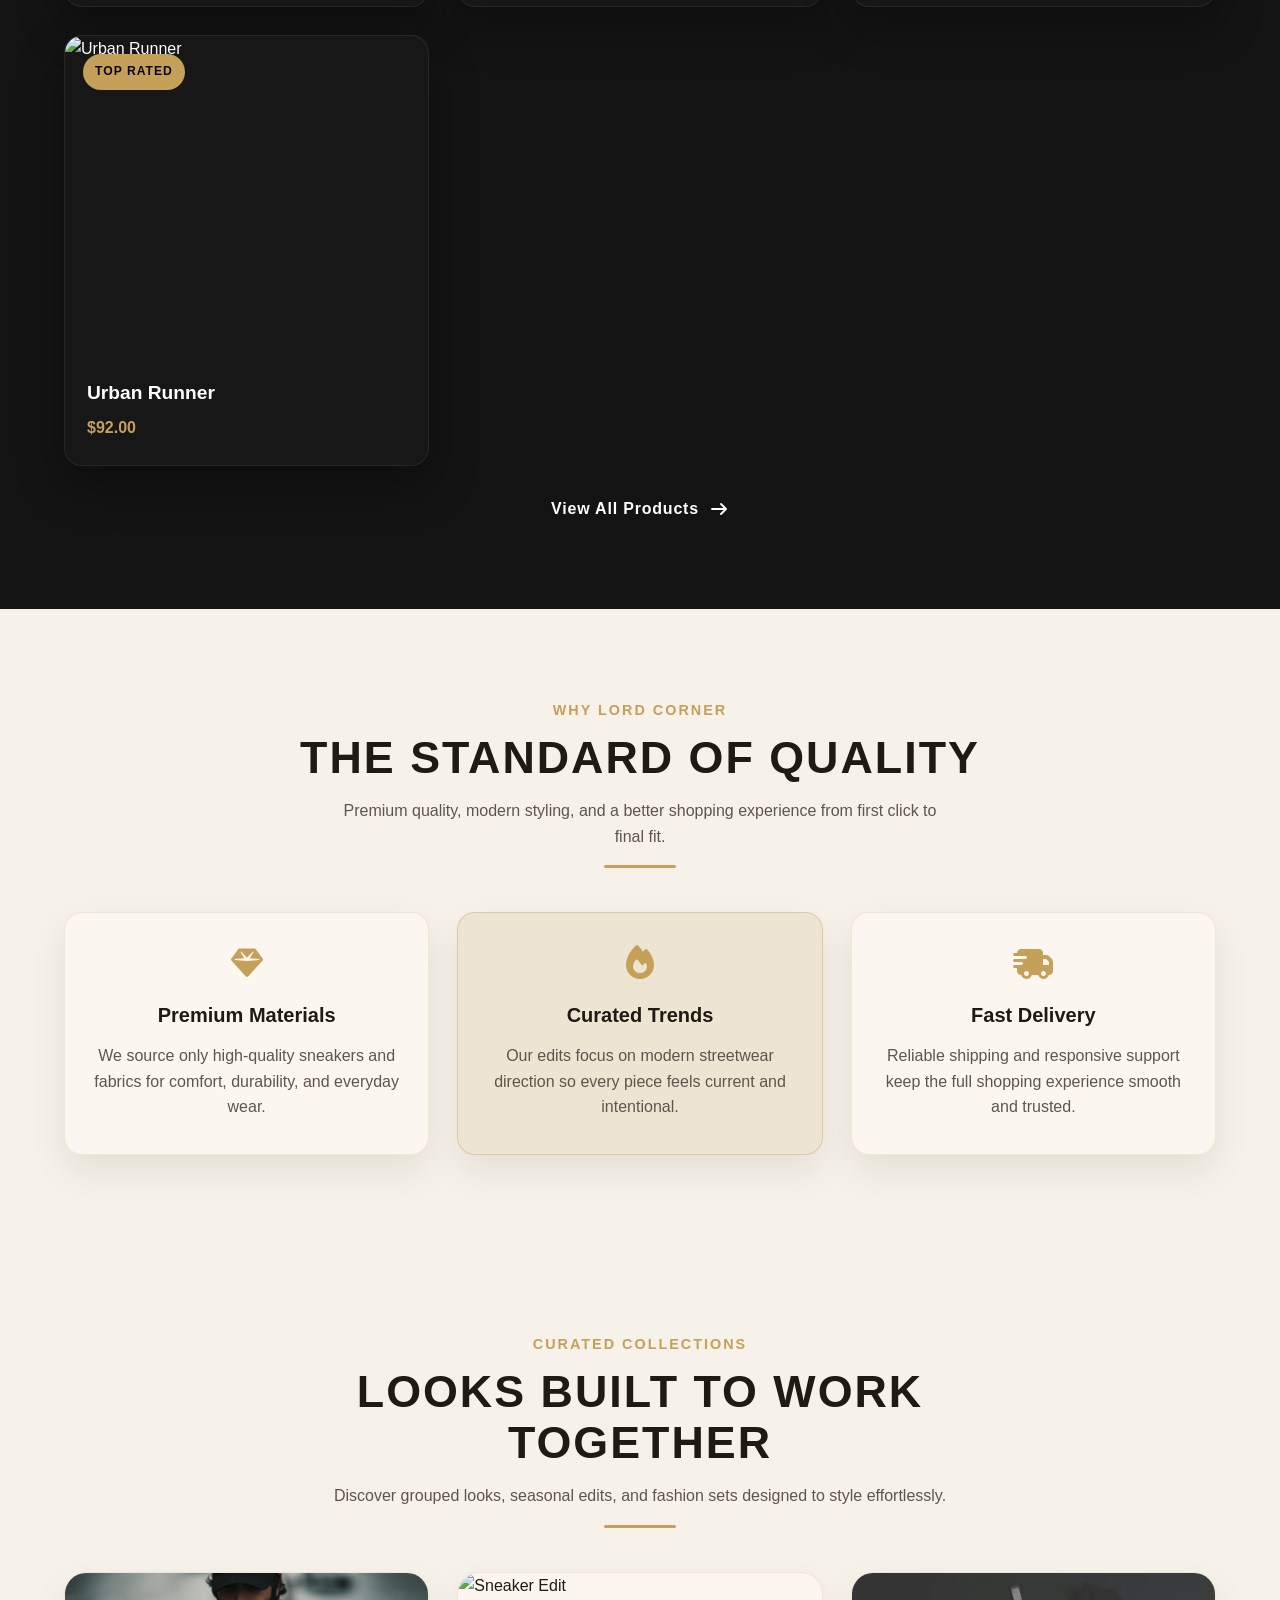
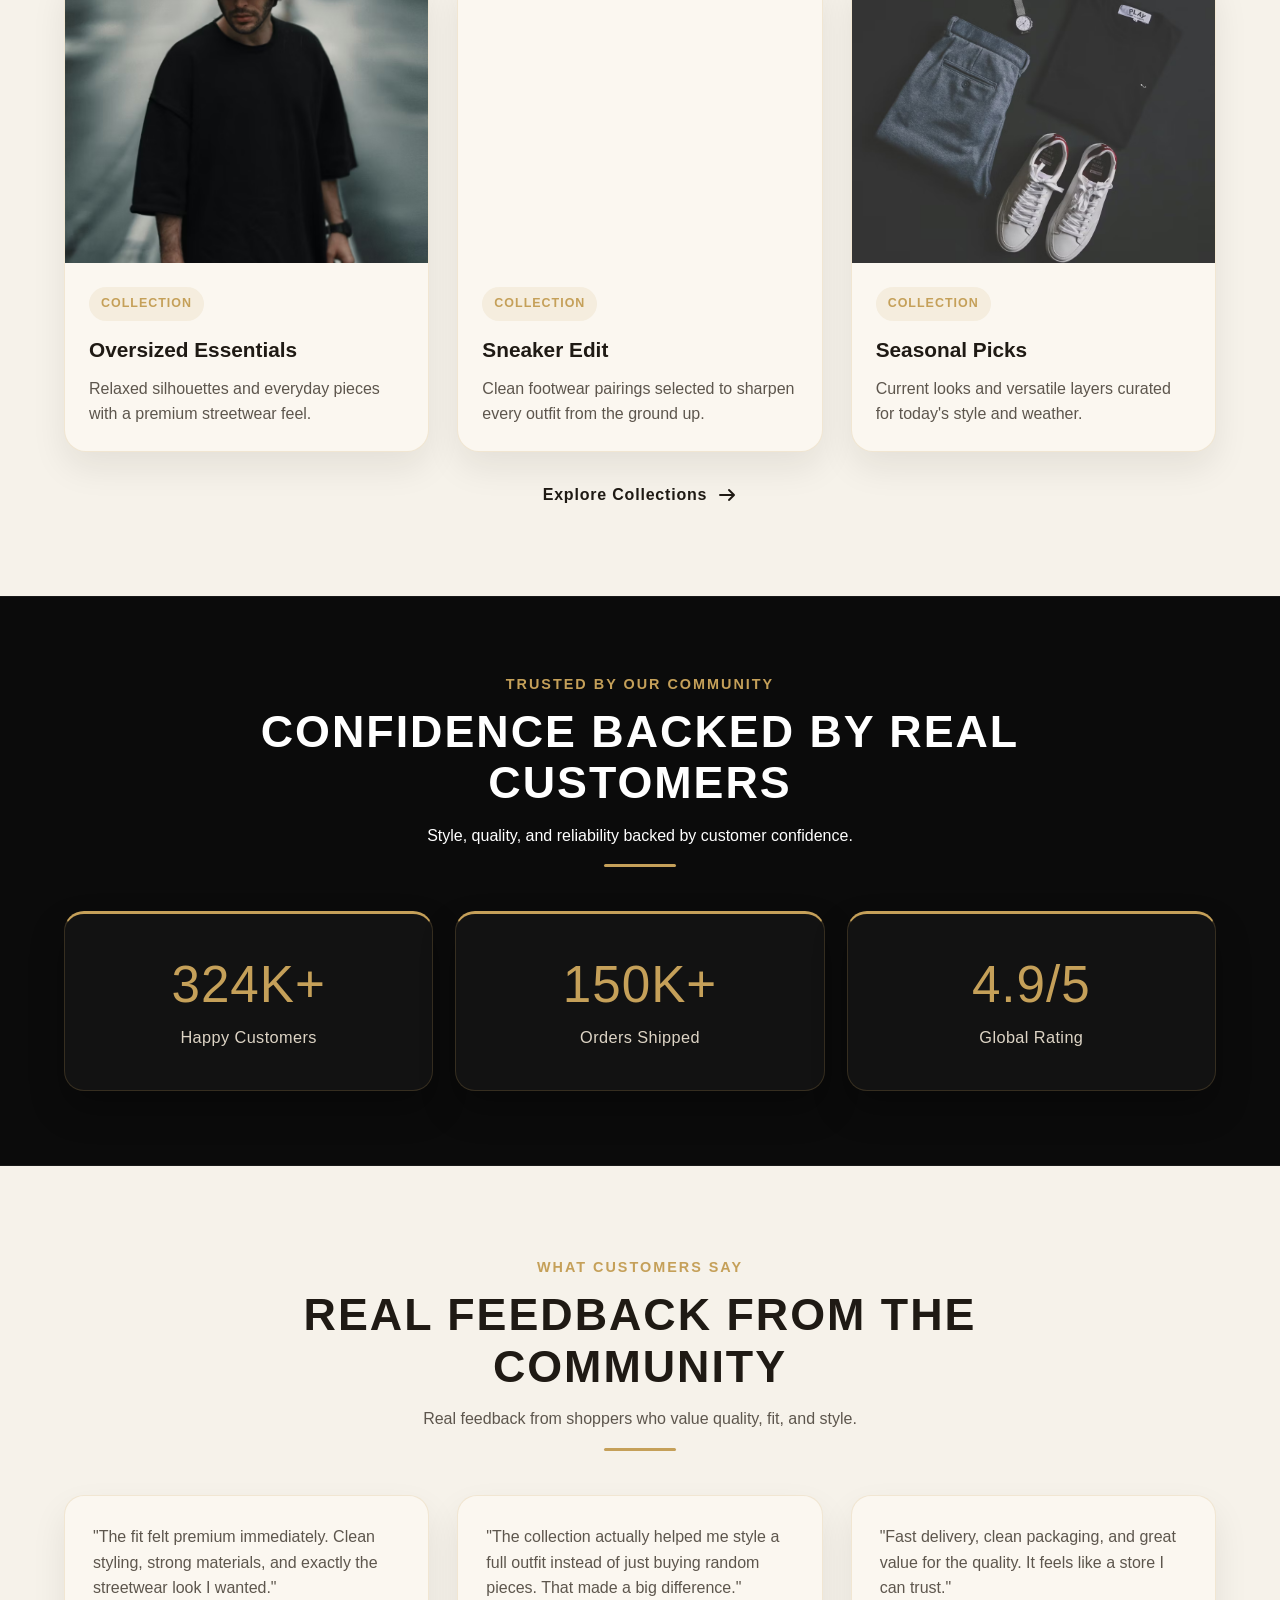
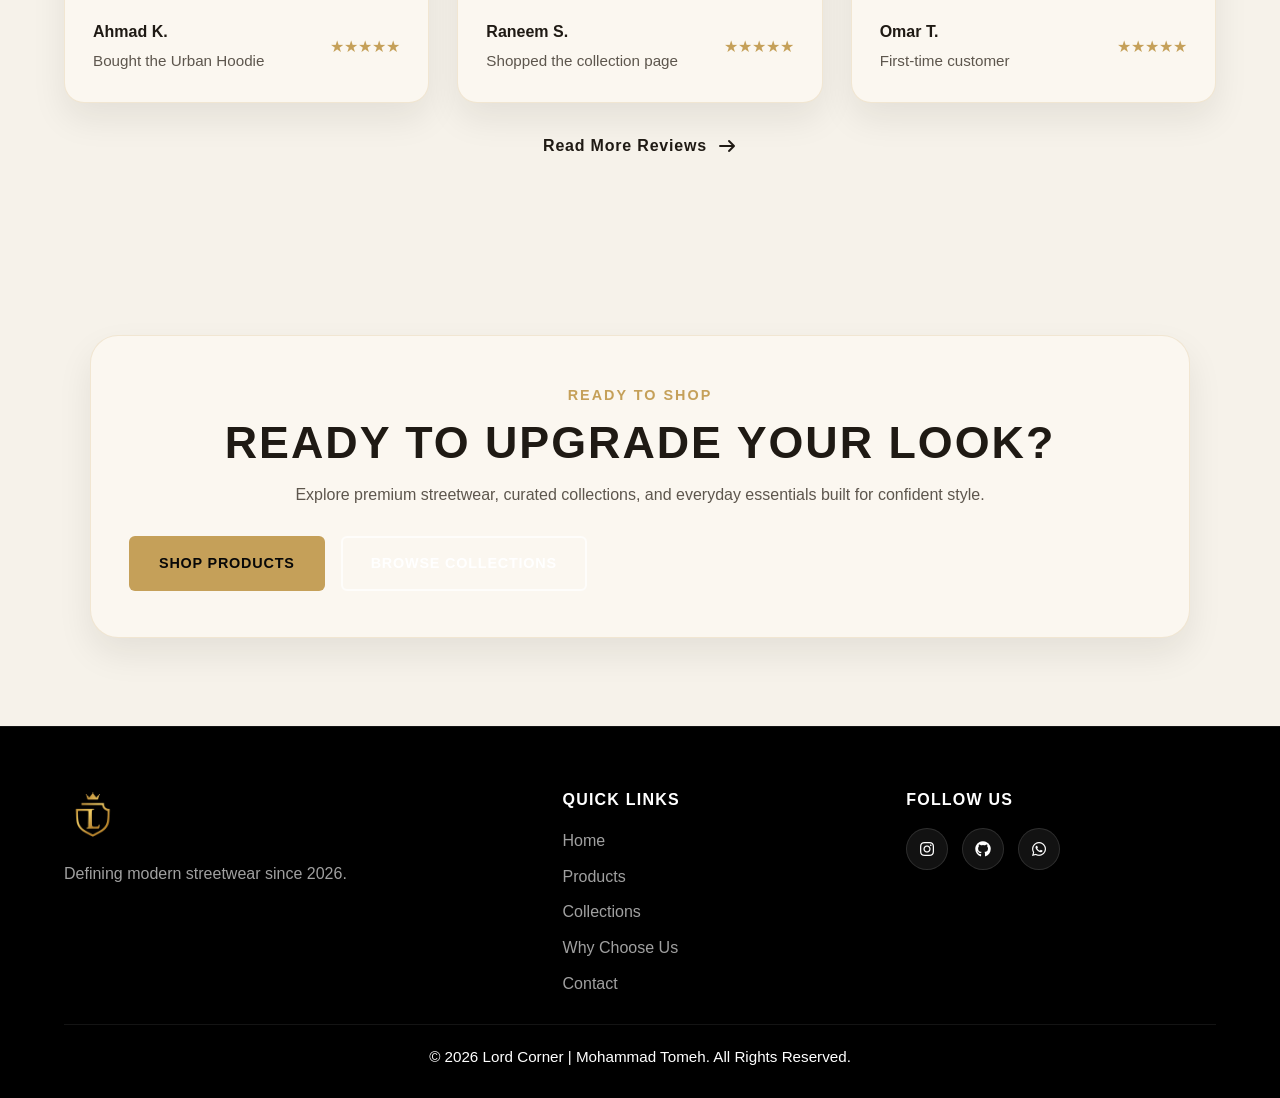
==== commit 2b2f4327: "New Update" ====
--- a/index.html
+++ b/index.html
@@ -9,11 +9,13 @@
 </head>
 <body>
 
+    <!-- Header -->
     <header class="site-header">
         <div class="header-container">
             <a href="index.html" class="logo-link">
                 <img class="site-logo" src="Photos/logo_Nero_AI_Background_Remover_transparent.png" alt="Lord Corner Logo">
             </a>
+            <input type="checkbox" id="nav-toggle-index" class="nav-toggle">
             
             <nav class="primary-nav">
                 <ul class="primary-nav-list"> 
@@ -30,23 +32,46 @@
                     <li><a href="about.html" class="nav-link">Why Choose Us</a></li>
                     <li><a href="reviews.html" class="nav-link">Reviews</a></li>
                     <li><a href="contact.html" class="nav-link">Contact</a></li>
-                </ul>
-            </nav>
+                </ul> <!-- /primary-nav-list -->
+            </nav> <!-- /primary-nav -->
 
             <div class="header-actions">
                 <div class="header-search">
                     <i class="fa-solid fa-magnifying-glass"></i>
                     <input type="search" placeholder="Search trends...">
-                </div>
+                </div> <!-- /header-search -->
                 <div class="cart-icon">
                     <a href="#"><i class="fa-solid fa-cart-shopping"></i></a>
-                </div>
-            </div>
-        </div>
-    </header>
-
+                </div> <!-- /cart-icon -->
+            </div> <!-- /header-actions -->
+
+            <label for="nav-toggle-index" class="nav-toggle-button" aria-label="Toggle navigation">
+                <span></span>
+            </label> <!-- /nav-toggle-button -->
+
+            <div class="mobile-nav">
+                <div class="mobile-nav-list">
+                    <a href="index.html" class="mobile-nav-link active">Home</a>
+                    <a href="products.html" class="mobile-nav-link">Products</a>
+                    <div class="mobile-nav-group">
+                        <a href="collection.html" class="mobile-nav-link">Collections</a>
+                        <div class="mobile-submenu">
+                            <a href="collection.html#curated-edit">Curated Edit</a>
+                            <a href="collection.html#featured-sets">Featured Sets</a>
+                            <a href="collection.html#seasonal-picks">Seasonal Picks</a>
+                        </div>
+                    </div>
+                    <a href="about.html" class="mobile-nav-link">Why Choose Us</a>
+                    <a href="reviews.html" class="mobile-nav-link">Reviews</a>
+                    <a href="contact.html" class="mobile-nav-link">Contact</a>
+                </div> <!-- /mobile-nav-list -->
+            </div> <!-- /mobile-nav -->
+        </div> <!-- /header-container -->
+    </header> <!-- /header -->
+
+    <!-- Hero -->
     <main class="hero-banner" id="home">
-        <div class="hero-backdrop"></div>
+        <div class="hero-backdrop"></div> <!-- /hero-backdrop -->
         <div class="hero-content">
             <h1 class="hero-brand">Lord Corner</h1>
             <h2 class="hero-title">Premium Streetwear for Everyday Confidence</h2>
@@ -57,10 +82,11 @@
             <div class="hero-cta-group">
                 <a href="products.html" class="btn btn-primary">Shop Now</a>
                 <a href="#collections-preview" class="btn btn-secondary">View Collections</a>
-            </div>
-        </div>
-    </main>
-
+            </div> <!-- /hero-cta-group -->
+        </div> <!-- /hero-content -->
+    </main> <!-- /hero -->
+
+    <!-- Featured Products -->
     <section class="products-section" id="featured">
         <div class="section-header">
             <span class="section-subtitle">Featured Products</span>
@@ -77,14 +103,14 @@
                         <div class="product-actions">
                             <button title="Add to Wishlist"><i class="fa-solid fa-heart"></i></button>
                             <button title="Quick Add"><i class="fa-solid fa-cart-plus"></i></button>
-                        </div>
-                    </div>
-                </div>
+                        </div> <!-- /product-actions -->
+                    </div> <!-- /product-overlay -->
+                </div> <!-- /product-image-container -->
                 <div class="product-info">
                     <h3>Air Sneakers</h3>
                     <p class="product-price">$89.00</p>
-                </div>
-            </div>
+                </div> <!-- /product-info -->
+            </div> <!-- /product-card -->
             <div class="product-card">
                 <div class="product-image-container">
                     <img src="Photos/hoodie.avif" alt="Urban Hoodie">
@@ -93,14 +119,14 @@
                         <div class="product-actions">
                             <button title="Add to Wishlist"><i class="fa-solid fa-heart"></i></button>
                             <button title="Quick Add"><i class="fa-solid fa-cart-plus"></i></button>
-                        </div>
-                    </div>
-                </div>
+                        </div> <!-- /product-actions -->
+                    </div> <!-- /product-overlay -->
+                </div> <!-- /product-image-container -->
                 <div class="product-info">
                     <h3>Urban Hoodie</h3>
                     <p class="product-price">$74.00</p>
-                </div>
-            </div>
+                </div> <!-- /product-info -->
+            </div> <!-- /product-card -->
             <div class="product-card">
                 <div class="product-image-container">
                     <img src="Photos/Oversized Fit.avif" alt="Oversized Fit">
@@ -109,14 +135,14 @@
                         <div class="product-actions">
                             <button title="Add to Wishlist"><i class="fa-solid fa-heart"></i></button>
                             <button title="Quick Add"><i class="fa-solid fa-cart-plus"></i></button>
-                        </div>
-                    </div>
-                </div>
+                        </div> <!-- /product-actions -->
+                    </div> <!-- /product-overlay -->
+                </div> <!-- /product-image-container -->
                 <div class="product-info">
                     <h3>Oversized Fit</h3>
                     <p class="product-price">$68.00</p>
-                </div>
-            </div>
+                </div> <!-- /product-info -->
+            </div> <!-- /product-card -->
             <div class="product-card">
                 <div class="product-image-container">
                     <img src="Photos/products-sneakers2.jpg" alt="Urban Runner">
@@ -125,20 +151,21 @@
                         <div class="product-actions">
                             <button title="Add to Wishlist"><i class="fa-solid fa-heart"></i></button>
                             <button title="Quick Add"><i class="fa-solid fa-cart-plus"></i></button>
-                        </div>
-                    </div>
-                </div>
+                        </div> <!-- /product-actions -->
+                    </div> <!-- /product-overlay -->
+                </div> <!-- /product-image-container -->
                 <div class="product-info">
                     <h3>Urban Runner</h3>
                     <p class="product-price">$92.00</p>
-                </div>
-            </div>
-        </div>
+                </div> <!-- /product-info -->
+            </div> <!-- /product-card -->
+        </div> <!-- /product-grid -->
         <div class="section-footer">
             <a href="products.html" class="btn-text">View All Products <i class="fa-solid fa-arrow-right"></i></a>
-        </div>
-    </section>
-
+        </div> <!-- /section-footer -->
+    </section> <!-- /featured-products -->
+
+    <!-- Why Lord Corner -->
     <section class="features-section">
         <div class="section-header">
             <span class="section-subtitle">Why Lord Corner</span>
@@ -162,9 +189,10 @@
                 <h3>Fast Delivery</h3>
                 <p>Reliable shipping and responsive support keep the full shopping experience smooth and trusted.</p>
             </div>
-        </div>
-    </section>
-
+        </div> <!-- /feature-grid -->
+    </section> <!-- /why-lord-corner -->
+
+    <!-- Collections Preview -->
     <section class="home-collections-section" id="collections-preview">
         <div class="section-header">
             <span class="section-subtitle">Curated Collections</span>
@@ -179,30 +207,31 @@
                     <span class="home-collection-tag">Collection</span>
                     <h3>Oversized Essentials</h3>
                     <p>Relaxed silhouettes and everyday pieces with a premium streetwear feel.</p>
-                </div>
-            </article>
+                </div> <!-- /home-collection-copy -->
+            </article> <!-- /home-collection-card -->
             <article class="home-collection-card">
                 <img src="Photos/products-sneakers2.jpg" alt="Sneaker Edit">
                 <div class="home-collection-copy">
                     <span class="home-collection-tag">Collection</span>
                     <h3>Sneaker Edit</h3>
                     <p>Clean footwear pairings selected to sharpen every outfit from the ground up.</p>
-                </div>
-            </article>
+                </div> <!-- /home-collection-copy -->
+            </article> <!-- /home-collection-card -->
             <article class="home-collection-card">
                 <img src="Photos/style.avif" alt="Seasonal Picks">
                 <div class="home-collection-copy">
                     <span class="home-collection-tag">Collection</span>
                     <h3>Seasonal Picks</h3>
                     <p>Current looks and versatile layers curated for today's style and weather.</p>
-                </div>
-            </article>
-        </div>
+                </div> <!-- /home-collection-copy -->
+            </article> <!-- /home-collection-card -->
+        </div> <!-- /home-collections-grid -->
         <div class="section-footer">
             <a href="collection.html" class="btn-text">Explore Collections <i class="fa-solid fa-arrow-right"></i></a>
-        </div>
-    </section>
-
+        </div> <!-- /section-footer -->
+    </section> <!-- /collections-preview -->
+
+    <!-- Stats -->
     <section class="stats-section">
         <div class="section-header section-header-dark">
             <span class="section-subtitle">Trusted By Our Community</span>
@@ -215,19 +244,20 @@
                 <div class="stat-card">
                     <div class="stat-number">324K+</div>
                     <p class="stat-text">Happy Customers</p>
-                </div>
+                </div> <!-- /stat-card -->
                 <div class="stat-card">
                     <div class="stat-number">150K+</div>
                     <p class="stat-text">Orders Shipped</p>
-                </div>
+                </div> <!-- /stat-card -->
                 <div class="stat-card">
                     <div class="stat-number">4.9/5</div>
                     <p class="stat-text">Global Rating</p>
-                </div>
-            </div>
-        </div>
-    </section>
-
+                </div> <!-- /stat-card -->
+            </div> <!-- /stats-grid -->
+        </div> <!-- /stats-backdrop -->
+    </section> <!-- /stats -->
+
+    <!-- Reviews Preview -->
     <section class="reviews-section home-reviews-section">
         <div class="section-header">
             <span class="section-subtitle">What Customers Say</span>
@@ -242,36 +272,37 @@
                     <div>
                         <strong>Ahmad K.</strong>
                         <span>Bought the Urban Hoodie</span>
-                    </div>
+                    </div> <!-- /review-author-meta -->
                     <div class="review-rating">&#9733;&#9733;&#9733;&#9733;&#9733;</div>
-                </div>
-            </article>
+                </div> <!-- /review-author -->
+            </article> <!-- /review-card -->
             <article class="review-card">
                 <p>"The collection actually helped me style a full outfit instead of just buying random pieces. That made a big difference."</p>
                 <div class="review-author">
                     <div>
                         <strong>Raneem S.</strong>
                         <span>Shopped the collection page</span>
-                    </div>
+                    </div> <!-- /review-author-meta -->
                     <div class="review-rating">&#9733;&#9733;&#9733;&#9733;&#9733;</div>
-                </div>
-            </article>
+                </div> <!-- /review-author -->
+            </article> <!-- /review-card -->
             <article class="review-card">
                 <p>"Fast delivery, clean packaging, and great value for the quality. It feels like a store I can trust."</p>
                 <div class="review-author">
                     <div>
                         <strong>Omar T.</strong>
                         <span>First-time customer</span>
-                    </div>
+                    </div> <!-- /review-author-meta -->
                     <div class="review-rating">&#9733;&#9733;&#9733;&#9733;&#9733;</div>
-                </div>
-            </article>
-        </div>
+                </div> <!-- /review-author -->
+            </article> <!-- /review-card -->
+        </div> <!-- /reviews-grid -->
         <div class="section-footer">
             <a href="reviews.html" class="btn-text">Read More Reviews <i class="fa-solid fa-arrow-right"></i></a>
-        </div>
-    </section>
-
+        </div> <!-- /section-footer -->
+    </section> <!-- /reviews-preview -->
+
+    <!-- Final CTA -->
     <section class="home-cta-section">
         <div class="home-cta-card">
             <span class="section-subtitle">Ready To Shop</span>
@@ -281,9 +312,10 @@
                 <a href="products.html" class="btn btn-primary">Shop Products</a>
                 <a href="collection.html" class="btn btn-secondary">Browse Collections</a>
             </div>
-        </div>
-    </section>
-
+        </div> <!-- /home-cta-card -->
+    </section> <!-- /final-cta -->
+
+    <!-- Footer -->
     <footer class="site-footer">
         <div class="footer-container">
             <div class="footer-brand">
@@ -308,14 +340,13 @@
                     <a href="https://www.instagram.com/m7md.tomeh/" target="_blank"><i class="fa-brands fa-instagram"></i></a>
                     <a href="https://github.com/MohammadTomeh" target="_blank"><i class="fa-brands fa-github"></i></a>
                     <a href="https://wa.me/972599396976" target="_blank"><i class="fa-brands fa-whatsapp"></i></a>
-                </div>
-            </div>
-        </div>
+                </div> <!-- /social-icons -->
+            </div> <!-- /footer-social -->
+        </div> <!-- /footer-container -->
         <div class="footer-bottom">
             <p>&copy; 2026 Lord Corner | Mohammad Tomeh. All Rights Reserved.</p>
-        </div>
-    </footer>
+        </div> <!-- /footer-bottom -->
+    </footer> <!-- /footer -->
 
 </body>
 </html>
-
--- a/css/style.css
+++ b/css/style.css
@@ -1,4 +1,3 @@
-/* --- 1. Core Identity & Reset --- */
 :root {
     --primary-gold: #c5a059;
     --dark-bg: #0a0a0a;
@@ -13,7 +12,8 @@
     --muted: #d7d7d7;
     --border: rgba(197, 160, 89, 0.16);
     --shadow: 0 18px 45px rgba(0, 0, 0, 0.35);
-    --transition: 0.3s ease;
+    --transition: 0.3s;
+    --header-offset: 86px;
 }
 
 * {
@@ -30,7 +30,6 @@
 }
 
 a {
-    color: inherit;
     text-decoration: none;
 }
 
@@ -43,85 +42,87 @@
     list-style: none;
 }
 
-/* --- 2. Shared Navigation --- */
+/* ==================== Header / Navigation ==================== */
 .site-header {
-    background: rgba(10, 10, 10, 0.96);
-    border-bottom: 2px solid var(--primary-gold);
-    position: sticky;
+    background: rgba(10, 10, 10, 0.9);
+    border-bottom: 3px solid var(--primary-gold);
+    position: fixed;
     top: 0;
+    width: 100%;
     z-index: 1000;
-    backdrop-filter: blur(14px);
-}
-
+}
+
+/* i use this to keep the spacing consistent on both the header and the inner content */
 .header-container,
 .site-header {
-    padding-left: 5%;
-    padding-right: 5%;
-}
-
+    padding:0 5%;
+}
+
+/* this is the main desktop header row where i place the logo, nav, and actions */
 .header-container {
-    min-height: 86px;
+    min-height: 100px;
     display: flex;
-    align-items: center;
-    justify-content: space-between;
-    gap: 24px;
-}
-
-.site-header:not(header) {
-    min-height: 86px;
+}
+
+/* this keeps the logo aligned cleanly inside the header row */
+.logo-link{
     display: flex;
     align-items: center;
-    justify-content: space-between;
-    gap: 24px;
-    padding-top: 15px;
-    padding-bottom: 15px;
-}
-
-.logo-link,
-.site-header > a {
-    display: inline-flex;
-    align-items: center;
-    flex-shrink: 0;
-}
-
+}
+
+/* this sets the visual size of the logo image */
 .site-logo {
-    width: auto;
-    height: 48px;
-}
-
+    height: 70px;
+}
+
+/* both the nav wrapper and nav list use flex so alignment is controlled consistently */
 .primary-nav,
 .primary-nav-list {
     display: flex;
     align-items: center;
 }
 
+/* this lets the desktop navigation take the flexible middle area between the logo and header actions */
 .primary-nav {
     flex: 1 1 auto;
     justify-content: center;
     min-width: 0;
 }
 
+/* hidden checkbox used to control the mobile menu with css only */
+.nav-toggle {
+    position: absolute;
+    opacity: 0;
+}
+
+/* mobile only controls stay hidden by default and appear later inside the mobile media query */
+.nav-toggle-button,
+.mobile-nav {
+    display: none;
+}
+
+/* spacing between desktop nav links */
 .primary-nav-list {
+    flex-wrap: wrap;
     gap: 24px;
-    flex-wrap: wrap;
-}
-
-.nav-link,
-.primary-nav-link {
+}
+
+/* shared desktop nav link styling, including spacing, uppercase look, and hover-ready positioning */
+.nav-link{
     position: relative;
-    display: inline-flex;
-    align-items: center;
+    /* display: flex;
+    align-items: center; */
     padding: 10px 0;
     color: var(--white);
-    font-size: 0.92rem;
-    font-weight: 600;
+    font-size: 1rem;
+    font-weight: 700;
     text-transform: uppercase;
-    letter-spacing: 1.2px;
+    letter-spacing: 1.5;
     transition: color var(--transition);
 }
 
-.nav-link::after,
-.primary-nav-link::after {
+/* this creates the underline hover effect for nav links */
+.nav-link::after{
     content: "";
     position: absolute;
     left: 0;
@@ -130,197 +131,201 @@
     height: 2px;
     background: var(--primary-gold);
     transform: scaleX(0);
-    transform-origin: center;
     transition: transform var(--transition);
 }
 
+/* this changes nav link color on hover and active state */
 .nav-link:hover,
-.nav-link.active,
-.primary-nav-link:hover,
-.primary-nav-link.active {
-    color: var(--primary-gold);
-}
-
+.nav-link.active{
+    color: var(--primary-gold);
+}
+
+/* this animates the underline into view on hover and active state */
 .nav-link:hover::after,
-.nav-link.active::after,
-.primary-nav-link:hover::after,
-.primary-nav-link.active::after {
+.nav-link.active::after{
     transform: scaleX(1);
 }
 
+/* this groups the search bar and cart icon on the right side of the header */
 .header-actions {
     display: flex;
     align-items: center;
     gap: 16px;
-    flex-shrink: 0;
-}
-
+}
+
+/* this styles the search bar container in the header */
 .header-search {
     display: flex;
     align-items: center;
     gap: 10px;
     background: #161616;
     border: 1px solid rgba(255, 255, 255, 0.08);
-    border-radius: 999px;
+    border-radius: 20px;
     padding: 10px 16px;
     min-width: 230px;
-}
-
+    flex-wrap: wrap;
+}
+
+/* this colors and sizes the search icon */
 .header-search i {
     color: var(--primary-gold);
-    font-size: 0.95rem;
-}
-
+    font-size: 1rem;
+}
+
+/* this removes default input styling so the search field matches the theme */
 .header-search input {
-    width: 100%;
     background: transparent;
     border: none;
     outline: none;
     color: var(--white);
-    font-size: 0.94rem;
-}
-
+    font-size: 0.9rem;
+}
+
+/* this softens the placeholder text color inside the search field */
 .header-search input::placeholder {
-    color: #8b8b8b;
-}
-
+    color: #a09c9c;
+}
+
+/* this styles the circular cart button in the header */
 .cart-icon a {
     width: 42px;
     height: 42px;
-    display: inline-flex;
+    display: flex;
     align-items: center;
     justify-content: center;
+    color: var(--white);
     border-radius: 50%;
     border: 1px solid rgba(255, 255, 255, 0.12);
     background: #151515;
     transition: transform var(--transition), border-color var(--transition), color var(--transition);
 }
 
+/* this adds the hover highlight to the cart button */
 .cart-icon a:hover {
     color: var(--primary-gold);
     border-color: var(--primary-gold);
     transform: translateY(-2px);
 }
 
-/* --- 3. Home Hero --- */
+/* ==================== Home Hero ==================== */
+/* this styles the main landing hero with full-screen feel, background image, overlay, and centered content */
 .hero-banner {
     position: relative;
-    min-height: calc(100vh - 86px);
+    min-height: 100vh;
     display: flex;
     align-items: center;
-    justify-content: center;
-    text-align: center;
-    padding: 110px 5% 90px;
-    background-color: #111111;
+    justify-content: flex-start;
+    text-align: left;
     background-image: url("../Photos/Home-photo.png");
     background-position: center;
     background-repeat: no-repeat;
     background-size: cover;
-    overflow: hidden;
-}
-
+}
+
+/* dark overlay placed over the hero image for better text readability */
 .hero-backdrop {
     position: absolute;
-    inset: 0;
+    width: 100%;
+    height: 100%;
     background: rgba(0, 0, 0, 0.52);
-    pointer-events: none;
-}
-
+}
+
+/* main content box inside the hero */
 .hero-content {
     position: relative;
-    z-index: 1;
     max-width: 760px;
-}
-
+    left: 4%;
+}
+
+/* large store name styling */
 .hero-brand {
     display: block;
     width: max-content;
     max-width: 100%;
-    margin: 0 auto 22px;
-    padding: 0 0 10px;
+    margin: 0 0 22px;
     color: var(--white);
-    font-size: clamp(1.8rem, 4.2vw, 3.2rem);
+    font-size: 3.2rem;
     font-weight: 800;
     letter-spacing: 4px;
     text-transform: uppercase;
-    border-bottom: 2px solid rgba(197, 160, 89, 0.9);
-    text-align: center;
-    text-shadow: 0 8px 22px rgba(0, 0, 0, 0.28);
-    white-space: nowrap;
-}
-
+    border-bottom: 2px solid var(--primary-gold);
+
+}
+
+/* main hero headline styling */
 .hero-title {
     color: var(--primary-gold);
-    font-size: clamp(1.9rem, 4.2vw, 3.2rem);
+    font-size: 3.2rem;
     line-height: 1.1;
     text-transform: uppercase;
     letter-spacing: 2px;
     margin-bottom: 18px;
 }
 
+/* supporting paragraph under the hero title */
 .hero-text {
     max-width: 620px;
-    margin: 0 auto 34px;
+    margin: 0 0 34px;
     color: var(--muted);
     font-size: 1.05rem;
 }
 
+/* this groups the main hero call-to-action buttons */
 .hero-cta-group {
     display: flex;
     align-items: center;
-    justify-content: center;
+    justify-content: flex-start;
     gap: 16px;
     flex-wrap: wrap;
 }
 
-.btn,
-.hero-primary-button,
-.hero-secondary-button {
-    display: inline-flex;
+/* shared button base used across multiple sections */
+.btn{
+    display: flex;
     align-items: center;
     justify-content: center;
     min-width: 190px;
     padding: 14px 28px;
     border-radius: 6px;
     border: 2px solid transparent;
-    font-size: 0.94rem;
+    font-size: 0.9rem;
     font-weight: 700;
     letter-spacing: 0.8px;
     text-transform: uppercase;
     transition: transform var(--transition), border-color var(--transition), background-color var(--transition), color var(--transition);
 }
 
-.btn:hover,
-.hero-primary-button:hover,
-.hero-secondary-button:hover {
+/* this adds a small lift effect on button hover */
+.btn:hover{
     transform: translateY(-2px);
 }
 
-.btn-primary,
-.hero-primary-button {
+/* primary gold-filled button style */
+.btn-primary {
     background: var(--primary-gold);
     color: #080808;
 }
 
-.btn-primary:hover,
-.hero-primary-button:hover {
+/* hover color for the primary button */
+.btn-primary:hover:hover {
     background: #d6b06a;
 }
 
-.btn-secondary,
-.hero-secondary-button {
+/* secondary outlined button style */
+.btn-secondary {
     border-color: rgba(255, 255, 255, 0.75);
     color: var(--white);
     background: transparent;
 }
 
-.btn-secondary:hover,
-.hero-secondary-button:hover {
+/* hover state for the secondary button */
+.btn-secondary:hover:hover {
     border-color: var(--primary-gold);
     color: var(--primary-gold);
 }
 
-/* --- 4. Shared Sections --- */
+/* ==================== Shared Sections ==================== */
+/* shared section spacing for the main content blocks */
 .features-section,
 .products-section,
 .stats-section,
@@ -329,6 +334,7 @@
     padding: 88px 5%;
 }
 
+/* light-surface sections that switch text to dark ink for readability */
 .features-section,
 .about-section,
 .collection-showcase,
@@ -340,58 +346,38 @@
     color: var(--ink);
 }
 
-.features-section .section-title,
-.about-section .section-title,
-.collection-showcase .section-title,
-.contact-section .section-title,
-.reviews-section .section-title,
-.home-collections-section .section-title,
-.home-cta-section .section-title,
-.features-section h3,
-.about-section h3,
-.collection-showcase h3,
-.contact-section h3,
-.reviews-section h3,
-.home-collections-section h3,
-.home-cta-section h3,
-.features-section h2,
-.about-section h2,
-.collection-showcase h2,
-.contact-section h2,
-.reviews-section h2,
-.home-collections-section h2,
-.home-cta-section h2 {
-    color: var(--ink);
-}
-
+/* this centers the main section heading group and limits its width */
 .section-header {
     max-width: 760px;
     margin: 0 auto 44px;
     text-align: center;
 }
 
-.section-header-dark .section-title,
+/* special heading color override for dark-background sections */
 .section-header-dark .section-intro {
     color: var(--white);
 }
 
+/* small gold label above section headings */
 .section-subtitle {
     display: inline-block;
     margin-bottom: 10px;
     color: var(--primary-gold);
-    font-size: 0.88rem;
-    font-weight: 700;
+    font-size: 0.9rem;
+    font-weight: 800;
     text-transform: uppercase;
     letter-spacing: 2px;
 }
 
+/* main section title styling */
 .section-title {
-    font-size: clamp(2rem, 4vw, 2.8rem);
+    font-size: 2.8rem;
     line-height: 1.15;
     text-transform: uppercase;
     letter-spacing: 2px;
 }
 
+/* intro paragraph under section titles */
 .section-intro {
     max-width: 620px;
     margin: 14px auto 0;
@@ -399,14 +385,16 @@
     font-size: 1rem;
 }
 
+/* decorative gold line used under section headers */
 .section-line {
     width: 72px;
     height: 3px;
     margin: 16px auto 0;
     background: var(--primary-gold);
-    border-radius: 999px;
-}
-
+    border-radius: 20px;
+}
+
+/* shared grid containers used by cards across the site */
 .feature-grid,
 .product-grid,
 .offers-grid,
@@ -416,16 +404,10 @@
     margin: 0 auto;
     display: grid;
     gap: 28px;
-}
-
-.feature-grid,
-.product-grid,
-.offers-grid,
-.top-picks-grid,
-.news-grid {
-    grid-template-columns: repeat(auto-fit, minmax(260px, 1fr));
-}
-
+    grid-template-columns: repeat(3, 1fr);
+}
+
+/* shared card base styling for dark-themed cards */
 .feature-card,
 .product-card,
 .offer-card,
@@ -438,6 +420,7 @@
     transition: transform var(--transition), border-color var(--transition), box-shadow var(--transition);
 }
 
+/* light card variation used inside lighter page sections */
 .features-section .feature-card,
 .about-section .about-photo-frame,
 .collection-showcase .season-card,
@@ -454,27 +437,31 @@
     box-shadow: 0 16px 35px rgba(30, 23, 14, 0.08);
 }
 
+/* shared hover lift for cards */
 .feature-card:hover,
 .product-card:hover,
 .offer-card:hover,
 .top-pick-card:hover,
 .news-card:hover {
     transform: translateY(-6px);
-    border-color: rgba(197, 160, 89, 0.42);
+    border-color: var(--primary-gold);
     box-shadow: 0 24px 50px rgba(0, 0, 0, 0.42);
 }
 
-/* --- 5. Home Features --- */
+/* ==================== Home Features ==================== */
+/* single value/feature card styling */
 .feature-card {
     padding: 34px 28px;
     text-align: center;
 }
 
+/* slightly highlighted center feature card */
 .feature-card.featured {
     border-color: rgba(197, 160, 89, 0.4);
     background: #eee4d2;
 }
 
+/* shared icon styling for feature and offer cards */
 .feature-icon,
 .offer-icon {
     color: var(--primary-gold);
@@ -482,12 +469,14 @@
     margin-bottom: 20px;
 }
 
+/* card title styling */
 .feature-card h3,
 .offer-title {
     font-size: 1.25rem;
     margin-bottom: 12px;
 }
 
+/* shared body text colors inside cards and footer text blocks */
 .feature-card p,
 .offer-description,
 .stat-text,
@@ -496,6 +485,7 @@
     color: var(--gray);
 }
 
+/* softer text color for light-surface content areas */
 .features-section .feature-card p,
 .about-section .about-description,
 .about-section .about-list,
@@ -508,22 +498,26 @@
     color: var(--soft-text);
 }
 
-/* --- 6. Home Products --- */
+/* ==================== Home Products ==================== */
+/* dark product section surface on the home page */
 .products-section {
     background: #141414;
 }
 
+/* product card container setup */
 .product-card {
     overflow: hidden;
     padding: 0;
     text-align: left;
 }
 
+/* this establishes positioning context for badges and overlays */
 .product-image-container,
 .product-card {
     position: relative;
 }
 
+/* product image sizing and crop behavior */
 .product-card img,
 .news-image img {
     width: 100%;
@@ -531,6 +525,7 @@
     object-fit: cover;
 }
 
+/* hidden hover overlay that shows product actions */
 .product-overlay {
     position: absolute;
     inset: 0;
@@ -543,16 +538,19 @@
     transition: opacity var(--transition);
 }
 
+/* this reveals the product overlay on hover */
 .product-card:hover .product-overlay {
     opacity: 1;
 }
 
+/* horizontal layout for the action buttons over product images */
 .product-actions {
     display: flex;
     align-items: center;
     gap: 12px;
 }
 
+/* circular action button styling for quick actions */
 .product-actions button,
 .product-action-button {
     width: 46px;
@@ -568,20 +566,24 @@
     transition: transform var(--transition), background-color var(--transition), color var(--transition);
 }
 
+/* this keeps icon links centered inside circular action buttons */
 .product-action-button a {
     width: 100%;
     height: 100%;
     display: inline-flex;
     align-items: center;
     justify-content: center;
-}
-
+    color: inherit;
+}
+
+/* hover state for product quick action buttons */
 .product-actions button:hover,
 .product-action-button:hover {
     transform: translateY(-2px);
     background: var(--primary-gold);
 }
 
+/* small gold badge shown on featured products */
 .product-badge {
     position: absolute;
     top: 18px;
@@ -597,33 +599,39 @@
     border-radius: 999px;
 }
 
+/* text area under each product image */
 .product-info {
     padding: 22px 22px 24px;
 }
 
+/* product title sizing */
 .product-info h3,
 .product-title {
     font-size: 1.2rem;
     margin-bottom: 6px;
 }
 
+/* gold styling for product prices and highlighted product text */
 .product-price,
 .product-text {
     color: var(--primary-gold);
     font-weight: 700;
 }
 
+/* shared footer area below some sections for text links or ctas */
 .section-footer {
     max-width: 1200px;
     margin: 30px auto 0;
     text-align: center;
 }
 
+/* shared spacing for the collections preview and final cta sections */
 .home-collections-section,
 .home-cta-section {
     padding: 88px 5%;
 }
 
+/* grid layout for the home collections preview cards */
 .home-collections-grid {
     max-width: 1200px;
     margin: 0 auto;
@@ -632,21 +640,25 @@
     gap: 28px;
 }
 
+/* card wrapper for home collection previews */
 .home-collection-card {
     overflow: hidden;
     border-radius: 22px;
 }
 
+/* collection preview image sizing */
 .home-collection-card img {
     width: 100%;
     height: 290px;
     object-fit: cover;
 }
 
+/* text area under each collection preview image */
 .home-collection-copy {
     padding: 24px;
 }
 
+/* small tag label used on collection preview cards */
 .home-collection-tag {
     display: inline-flex;
     align-items: center;
@@ -661,16 +673,19 @@
     letter-spacing: 1px;
 }
 
+/* collection preview title spacing */
 .home-collection-copy h3 {
     margin-bottom: 10px;
     font-size: 1.3rem;
 }
 
+/* shared paragraph styling for collection previews and final cta text */
 .home-collection-copy p,
 .home-cta-text {
     color: var(--soft-text);
 }
 
+/* final cta card layout on the home page */
 .home-cta-card {
     max-width: 1100px;
     margin: 0 auto;
@@ -679,14 +694,17 @@
     border-radius: 28px;
 }
 
+/* this tightens spacing between cta title and text */
 .home-cta-card .section-title {
     margin-bottom: 14px;
 }
 
+/* this adds top spacing before the cta buttons */
 .home-cta-card .hero-cta-group {
     margin-top: 28px;
 }
 
+/* text-only link/button style used under sections */
 .btn-text {
     display: inline-flex;
     align-items: center;
@@ -697,11 +715,13 @@
     transition: gap var(--transition), color var(--transition);
 }
 
+/* slight arrow-spacing animation on hover */
 .btn-text:hover {
     gap: 14px;
 }
 
-/* --- 7. Stats --- */
+/* ==================== Stats ==================== */
+/* dark stats band used as a trust-building section */
 .stats-section {
     background: #0b0b0b;
     border-top: 1px solid rgba(255, 255, 255, 0.06);
@@ -710,17 +730,20 @@
     padding-bottom: 74px;
 }
 
+/* this centers the stats content within the page width */
 .stats-backdrop {
     max-width: 1200px;
     margin: 0 auto;
 }
 
+/* three-column grid for the stats cards */
 .stats-grid {
     display: grid;
     grid-template-columns: repeat(3, minmax(0, 1fr));
     gap: 22px;
 }
 
+/* individual stat card styling */
 .stat-card {
     min-height: 180px;
     padding: 34px 24px 30px;
@@ -736,6 +759,7 @@
     box-shadow: 0 18px 34px rgba(0, 0, 0, 0.28);
 }
 
+/* large gold number styling inside each stat card */
 .stat-number {
     color: var(--primary-gold);
     font-size: clamp(2.4rem, 4vw, 3.4rem);
@@ -744,19 +768,22 @@
     letter-spacing: 1px;
 }
 
+/* supporting stat label text */
 .stat-text {
     color: #ddd4c5;
     font-size: 1.02rem;
     letter-spacing: 0.4px;
 }
 
-/* --- 8. Footer --- */
+/* ==================== Footer ==================== */
+/* main footer surface styling */
 .site-footer {
     background: #000000;
     border-top: 1px solid rgba(255, 255, 255, 0.08);
     padding: 60px 5% 28px;
 }
 
+/* grid layout for footer content columns */
 .footer-container {
     max-width: 1200px;
     margin: 0 auto;
@@ -766,6 +793,7 @@
     align-items: start;
 }
 
+/* shared footer logo sizing */
 .footer-brand img,
 .site-footer-logo img {
     height: 56px;
@@ -773,12 +801,14 @@
     margin-bottom: 18px;
 }
 
+/* default text alignment for footer content blocks */
 .footer-brand,
 .footer-links,
 .footer-social {
     text-align: left;
 }
 
+/* footer small heading styling */
 .footer-links h4,
 .footer-social h4 {
     font-size: 1rem;
@@ -787,20 +817,24 @@
     margin-bottom: 16px;
 }
 
+/* vertical list layout for footer links */
 .footer-links ul {
     display: grid;
     gap: 10px;
 }
 
+/* footer quick link colors and transition */
 .footer-links a {
     color: var(--gray);
     transition: color var(--transition);
 }
 
+/* footer link hover highlight */
 .footer-links a:hover {
     color: var(--primary-gold);
 }
 
+/* shared layout for circular social icons */
 .social-icons,
 .site-footer-social-links {
     display: flex;
@@ -809,6 +843,7 @@
     flex-wrap: wrap;
 }
 
+/* base social icon button style */
 .social-icons a,
 .site-footer-social-links a {
     width: 42px;
@@ -822,6 +857,7 @@
     transition: transform var(--transition), color var(--transition), border-color var(--transition);
 }
 
+/* hover state for social icon buttons */
 .social-icons a:hover,
 .site-footer-social-links a:hover {
     color: var(--primary-gold);
@@ -829,6 +865,7 @@
     transform: translateY(-2px);
 }
 
+/* bottom copyright strip in the footer */
 .footer-bottom,
 .site-footer-text {
     max-width: 1200px;
@@ -844,17 +881,20 @@
     text-align: center;
 }
 
-/* --- 9. Other Existing Pages Compatibility --- */
+/* ==================== Shared Inner Page Compatibility ==================== */
+/* shared styles reused by the inside pages like about, collection, contact, and reviews so they feel part of one system */
 .offers-grid {
     align-items: stretch;
 }
 
+/* main spacing and light background for the offers/value section */
 .offers-section {
     padding-top: 110px;
     padding-bottom: 96px;
     background: var(--soft-bg);
 }
 
+/* dark title panel at the top of the offers section */
 .offers-section .section-header {
     margin-bottom: 72px;
     padding: 36px 20px 42px;
@@ -862,20 +902,24 @@
     border-radius: 24px;
 }
 
+/* individual offer/value card spacing */
 .offer-card {
     padding: 28px 24px;
 }
 
+/* layout for icon plus text inside each offer card */
 .offer-card-content {
     display: flex;
     align-items: flex-start;
     gap: 18px;
 }
 
+/* flexible text area inside the offer card */
 .offer-copy {
     flex: 1 1 auto;
 }
 
+/* two-column layout for the about/story section */
 .about-layout {
     max-width: 1200px;
     margin: 0 auto;
@@ -885,21 +929,25 @@
     align-items: center;
 }
 
+/* main paragraph inside the about section */
 .about-description {
     color: var(--gray);
     margin-bottom: 22px;
 }
 
+/* vertical checklist used in about and value sections */
 .about-list {
     display: grid;
     gap: 14px;
 }
 
+/* gold check icon styling */
 .about-list i {
     color: var(--primary-gold);
     margin-right: 10px;
 }
 
+/* framed image styling in the about section */
 .about-photo-frame {
     overflow: hidden;
     border-radius: 20px;
@@ -907,6 +955,7 @@
     box-shadow: var(--shadow);
 }
 
+/* this makes the about image cover the frame properly */
 .about-photo-frame img {
     width: 100%;
     height: 100%;
@@ -914,6 +963,7 @@
     object-fit: cover;
 }
 
+/* small gallery dots under the about image */
 .about-gallery-dots {
     display: flex;
     justify-content: center;
@@ -921,6 +971,7 @@
     margin-top: 22px;
 }
 
+/* base dot styling */
 .about-gallery-dot {
     width: 12px;
     height: 12px;
@@ -928,21 +979,25 @@
     border: 1px solid var(--primary-gold);
 }
 
+/* hover highlight for gallery dots */
 .about-gallery-dot:hover{
     background: var(--primary-gold);
 }
 
+/* active and highlighted dot states */
 .about-gallery-dot-active,
 .about-gallery-dot-middle {
     background: var(--primary-gold);
 }
 
+/* wrapper around the desktop collection dropdown trigger */
 .collection-menu {
     position: relative;
     padding-bottom: 14px;
     margin-bottom: -14px;
 }
 
+/* invisible bridge that keeps hover active while moving into the dropdown */
 .collection-menu::after {
     content: "";
     position: absolute;
@@ -952,6 +1007,7 @@
     height: 16px;
 }
 
+/* desktop collection dropdown menu styling */
 .collection-dropdown {
     position: absolute;
     top: 100%;
@@ -967,10 +1023,12 @@
     z-index: 1001;
 }
 
+/* this shows the dropdown on hover */
 .collection-menu:hover .collection-dropdown {
     display: block;
 }
 
+/* link styling inside the dropdown menu */
 .dropdown-nav-link {
     position: relative;
     display: block;
@@ -979,6 +1037,7 @@
     transition: color var(--transition), background-color var(--transition);
 }
 
+/* underline effect inside dropdown links */
 .dropdown-nav-link::after {
     content: "";
     position: absolute;
@@ -992,16 +1051,169 @@
     transition: transform var(--transition);
 }
 
+/* dropdown link hover colors */
 .dropdown-nav-link:hover {
     color: var(--primary-gold);
     background: rgba(255, 255, 255, 0.03);
 }
 
+/* this expands the underline on dropdown hover */
 .dropdown-nav-link:hover::after {
     transform: scaleX(1);
 }
 
-/* --- 10. Collection Page --- */
+/* ==================== Mobile Hamburger Menu ==================== */
+/* mobile only header controls for the css hamburger and expandable menu */
+/* mobile hamburger button and menu styles */
+.nav-toggle-button {
+    width: 40px;
+    height: 40px;
+    border: 1px solid rgba(255, 255, 255, 0.12);
+    border-radius: 12px;
+    background: #141414;
+    align-items: center;
+    justify-content: center;
+    cursor: pointer;
+    transition: border-color var(--transition), color var(--transition), background-color var(--transition);
+}
+
+/* hover highlight for the hamburger button */
+.nav-toggle-button:hover {
+    color: var(--primary-gold);
+    border-color: var(--primary-gold);
+}
+
+/* middle line of the hamburger icon */
+.nav-toggle-button span {
+    position: relative;
+    width: 18px;
+    height: 2px;
+    background: currentColor;
+    border-radius: 999px;
+    transition: background-color var(--transition), transform var(--transition);
+}
+
+/* top and bottom hamburger lines created with pseudo-elements */
+.nav-toggle-button span::before,
+.nav-toggle-button span::after {
+    content: "";
+    position: absolute;
+    left: 0;
+    width: 18px;
+    height: 2px;
+    background: currentColor;
+    border-radius: 999px;
+    transition: transform var(--transition), top var(--transition), opacity var(--transition);
+}
+
+/* top line position */
+.nav-toggle-button span::before {
+    top: -6px;
+}
+
+/* bottom line position */
+.nav-toggle-button span::after {
+    top: 6px;
+}
+
+/* keep hamburger as 3 lines and only change active color */
+/* this changes only the line color when the mobile menu is open */
+.nav-toggle:checked ~ .nav-toggle-button span {
+    background: var(--primary-gold);
+}
+
+/* this highlights the hamburger button when active */
+.nav-toggle:checked ~ .nav-toggle-button {
+    color: var(--primary-gold);
+    border-color: rgba(197, 160, 89, 0.65);
+}
+
+/* collapsed mobile navigation container */
+.mobile-nav {
+    width: 100%;
+    grid-column: 1 / -1;
+    max-height: 0;
+    overflow: hidden;
+    opacity: 0;
+    transform: translateY(-8px);
+    transition: max-height 0.35s ease, opacity 0.28s ease, transform 0.28s ease, margin-top 0.28s ease;
+}
+
+/* inner panel that holds the mobile nav links */
+.mobile-nav-list {
+    display: grid;
+    gap: 10px;
+    padding: 16px;
+    border: 1px solid rgba(197, 160, 89, 0.18);
+    border-radius: 18px;
+    background: rgba(13, 13, 13, 0.98);
+    box-shadow: 0 18px 34px rgba(0, 0, 0, 0.28);
+}
+
+/* main mobile navigation link styling */
+.mobile-nav-link {
+    display: block;
+    padding: 10px 12px;
+    border-radius: 12px;
+    color: var(--white);
+    font-size: 0.88rem;
+    font-weight: 700;
+    text-transform: uppercase;
+    letter-spacing: 0.9px;
+    text-align: center;
+    transition: color var(--transition), background-color var(--transition);
+}
+
+/* hover and active state for mobile nav links */
+.mobile-nav-link:hover,
+.mobile-nav-link.active {
+    color: var(--primary-gold);
+    background: rgba(197, 160, 89, 0.08);
+}
+
+/* group wrapper for mobile collection links */
+.mobile-nav-group {
+    display: grid;
+    gap: 8px;
+}
+
+/* stacked sub-links inside the mobile collections group */
+.mobile-submenu {
+    display: grid;
+    gap: 6px;
+    padding-top: 2px;
+}
+
+/* mobile submenu link styling */
+.mobile-submenu a {
+    display: block;
+    padding: 8px 12px;
+    border-radius: 10px;
+    color: var(--gray);
+    font-size: 0.76rem;
+    font-weight: 600;
+    letter-spacing: 0.7px;
+    text-transform: uppercase;
+    text-align: center;
+    transition: color var(--transition), background-color var(--transition);
+}
+
+/* mobile submenu hover styling */
+.mobile-submenu a:hover {
+    color: var(--primary-gold);
+    background: rgba(255, 255, 255, 0.04);
+}
+
+/* this expands the mobile menu when the hidden checkbox is checked */
+.nav-toggle:checked ~ .mobile-nav {
+    max-height: 620px;
+    opacity: 1;
+    transform: translateY(0);
+    margin-top: 8px;
+}
+
+/* ==================== Collection Page ==================== */
+/* this styles shared by the collection and contact hero-style intro layouts */
 .collection-hero,
 .contact-hero {
     padding: 96px 5% 72px;
@@ -1009,6 +1221,7 @@
     color: var(--ink);
 }
 
+/* two-column hero layout for collection and contact intros */
 .collection-hero-inner,
 .contact-hero-inner {
     max-width: 1200px;
@@ -1019,6 +1232,7 @@
     align-items: center;
 }
 
+/* small gold label used above major inner-page headings */
 .eyebrow {
     display: inline-block;
     margin-bottom: 12px;
@@ -1029,6 +1243,7 @@
     font-weight: 700;
 }
 
+/* large headings for collection and contact hero sections */
 .collection-hero-copy h1,
 .collection-hero-copy h2,
 .contact-hero-copy h1,
@@ -1040,6 +1255,7 @@
     margin-bottom: 18px;
 }
 
+/* supporting intro text for collection/contact hero sections */
 .collection-hero-copy p,
 .contact-hero-copy p,
 .contact-intro,
@@ -1048,6 +1264,7 @@
     max-width: 640px;
 }
 
+/* checklist layout under collection/contact hero text */
 .collection-highlights,
 .contact-points {
     display: grid;
@@ -1055,17 +1272,20 @@
     margin-top: 24px;
 }
 
+/* checklist text styling */
 .collection-highlights li,
 .contact-points li {
     color: var(--soft-text);
 }
 
+/* gold checklist icon styling */
 .collection-highlights i,
 .contact-points i {
     color: var(--primary-gold);
     margin-right: 10px;
 }
 
+/* light card surface used for collection image and contact info card */
 .collection-hero-visual,
 .contact-hero-card {
     background: var(--soft-panel);
@@ -1075,6 +1295,7 @@
     box-shadow: 0 16px 35px rgba(30, 23, 14, 0.08);
 }
 
+/* this makes the collection hero image fill its frame cleanly */
 .collection-hero-visual img {
     width: 100%;
     height: 100%;
@@ -1082,12 +1303,14 @@
     object-fit: cover;
 }
 
+/* shared spacing for collection and contact content sections */
 .collection-showcase,
 .contact-section,
 .team-members-section {
     padding: 88px 5%;
 }
 
+/* shared grid wrappers for collection, contact, and older team layouts */
 .curated-grid,
 .season-grid,
 .contact-grid,
@@ -1098,10 +1321,12 @@
     gap: 28px;
 }
 
+/* special 12-column grid used by the collection feature cards */
 .curated-grid {
     grid-template-columns: repeat(12, minmax(0, 1fr));
 }
 
+/* large image-led collection card container */
 .curated-card {
     position: relative;
     overflow: hidden;
@@ -1112,14 +1337,17 @@
     background: #1a1815;
 }
 
+/* wide featured collection cards */
 .curated-card.large {
     grid-column: span 7;
 }
 
+/* smaller supporting collection cards */
 .curated-card.small {
     grid-column: span 5;
 }
 
+/* collection card image sizing */
 .curated-card img {
     width: 100%;
     height: 100%;
@@ -1127,6 +1355,7 @@
     object-fit: cover;
 }
 
+/* dark overlay that holds the text on top of collection images */
 .curated-card-overlay {
     position: absolute;
     inset: 0;
@@ -1136,6 +1365,7 @@
     background: rgba(0, 0, 0, 0.72);
 }
 
+/* shared title sizing for collection, season, and contact cards */
 .curated-card-copy h3,
 .season-card h3,
 .contact-method h3 {
@@ -1143,10 +1373,12 @@
     margin-bottom: 8px;
 }
 
+/* this forces collection image-card titles to stay white over the dark overlay */
 .curated-card-copy h3 {
     color: var(--white);
 }
 
+/* shared paragraph styling for card bodies */
 .curated-card-copy p,
 .season-card p,
 .contact-method p,
@@ -1156,10 +1388,12 @@
     color: var(--gray);
 }
 
+/* slightly brighter text for collection overlay paragraphs */
 .curated-card-copy p {
     color: #f0ebe1;
 }
 
+/* dark heading color for light cards */
 .season-card h3,
 .contact-method h3,
 .contact-form-card h3,
@@ -1167,6 +1401,7 @@
     color: var(--ink);
 }
 
+/* small category tag on collection image cards */
 .curated-card-tag {
     display: inline-flex;
     margin-bottom: 14px;
@@ -1180,12 +1415,14 @@
     letter-spacing: 1px;
 }
 
+/* responsive auto-fit grid used by season/contact cards */
 .season-grid,
 .contact-grid,
 .team-members-grid {
     grid-template-columns: repeat(auto-fit, minmax(260px, 1fr));
 }
 
+/* light card base used across season and contact content */
 .season-card,
 .contact-method,
 .contact-form-card,
@@ -1197,6 +1434,7 @@
     box-shadow: var(--shadow);
 }
 
+/* inner spacing for season and contact cards */
 .season-card,
 .contact-method,
 .contact-form-card,
@@ -1204,12 +1442,14 @@
     padding: 28px;
 }
 
+/* bullet list styling inside season cards */
 .season-card ul {
     display: grid;
     gap: 10px;
     margin-top: 16px;
 }
 
+/* list item text inside season cards */
 .season-card li {
     color: var(--muted);
 }
@@ -1266,17 +1506,20 @@
     margin-bottom: 6px;
 }
 
-/* --- 11. Contact Page --- */
+/* ==================== Contact Page ==================== */
+/* main two-column contact area for form and details */
 .contact-grid {
     align-items: start;
     grid-template-columns: minmax(0, 0.95fr) minmax(320px, 1.05fr);
 }
 
+/* shared padding for contact info cards */
 .contact-hero-card,
 .contact-details-card {
     padding: 28px;
 }
 
+/* shared heading sizing inside contact cards */
 .contact-hero-card h3,
 .contact-details-card h3,
 .contact-form-card h3 {
@@ -1284,6 +1527,7 @@
     margin-bottom: 12px;
 }
 
+/* top row of quick contact method cards */
 .contact-methods {
     max-width: 1200px;
     margin: 0 auto 28px;
@@ -1292,30 +1536,42 @@
     gap: 24px;
 }
 
+/* gold icon styling for contact method cards */
 .contact-method i {
     color: var(--primary-gold);
     font-size: 1.6rem;
     margin-bottom: 16px;
 }
 
+/* this makes contact links darker and bolder for readability */
 .contact-method a,
 .contact-detail-link {
     color: var(--ink);
     font-weight: 600;
 }
 
+/* utility links that should keep their inherited text color */
+.social-icons a,
+.btn-text,
+.about-gallery-dots a {
+    color: inherit;
+}
+
+/* main contact form layout */
 .contact-form {
     display: grid;
     gap: 16px;
     margin-top: 20px;
 }
 
+/* two-column row layout inside the contact form */
 .contact-form-row {
     display: grid;
     grid-template-columns: repeat(2, minmax(0, 1fr));
     gap: 16px;
 }
 
+/* label layout for form fields */
 .contact-form label {
     display: grid;
     gap: 8px;
@@ -1323,6 +1579,7 @@
     font-size: 0.95rem;
 }
 
+/* shared input and textarea styling */
 .contact-form input,
 .contact-form textarea {
     width: 100%;
@@ -1335,29 +1592,34 @@
     transition: border-color var(--transition), box-shadow var(--transition);
 }
 
+/* extra sizing rule only for the message box */
 .contact-form textarea {
     min-height: 160px;
     resize: vertical;
 }
 
+/* focus highlight for form fields */
 .contact-form input:focus,
 .contact-form textarea:focus {
     border-color: rgba(197, 160, 89, 0.55);
     box-shadow: 0 0 0 3px rgba(197, 160, 89, 0.12);
 }
 
+/* vertical stack for store details and contact details */
 .detail-list {
     display: grid;
     gap: 14px;
     margin: 20px 0;
 }
 
+/* strong label inside contact detail items */
 .detail-list strong {
     display: block;
     margin-bottom: 4px;
     color: var(--ink);
 }
 
+/* highlight note box at the bottom of the contact details card */
 .contact-note {
     margin-top: 18px;
     padding: 16px 18px;
@@ -1366,13 +1628,15 @@
     color: var(--muted);
 }
 
-/* --- 12. Reviews Page --- */
+/* ==================== Reviews Page ==================== */
+/* intro hero for the reviews page */
 .reviews-hero {
     padding: 96px 5% 72px;
     background: var(--soft-bg);
     color: var(--ink);
 }
 
+/* two-column layout for review intro text and summary card */
 .reviews-hero-inner {
     max-width: 1200px;
     margin: 0 auto;
@@ -1382,6 +1646,7 @@
     align-items: center;
 }
 
+/* large review-page hero heading */
 .reviews-hero-copy h1,
 .reviews-hero-copy h2 {
     font-size: clamp(2.3rem, 4.5vw, 4.1rem);
@@ -1391,11 +1656,13 @@
     letter-spacing: 1.8px;
 }
 
+/* intro paragraph color in the reviews hero */
 .reviews-hero-copy p,
 .reviews-summary-card p {
     color: var(--soft-text);
 }
 
+/* small trust badges shown under the reviews intro */
 .reviews-metrics {
     display: flex;
     gap: 16px;
@@ -1403,6 +1670,7 @@
     margin-top: 24px;
 }
 
+/* individual trust badge styling */
 .reviews-metrics span {
     display: inline-flex;
     align-items: center;
@@ -1413,11 +1681,13 @@
     font-weight: 600;
 }
 
+/* summary score card on the reviews hero */
 .reviews-summary-card {
     padding: 30px;
     border-radius: 22px;
 }
 
+/* layout for the big numeric review score */
 .reviews-summary-score {
     display: flex;
     align-items: baseline;
@@ -1425,22 +1695,26 @@
     margin-bottom: 10px;
 }
 
+/* large gold score number */
 .reviews-summary-score strong {
     font-size: 3rem;
     line-height: 1;
     color: var(--primary-gold);
 }
 
+/* gold star rating line */
 .reviews-stars {
     color: var(--primary-gold);
     letter-spacing: 2px;
     margin-bottom: 14px;
 }
 
+/* main spacing for the reviews content section */
 .reviews-section {
     padding: 88px 5%;
 }
 
+/* grid of testimonial/review cards */
 .reviews-grid {
     max-width: 1200px;
     margin: 0 auto 30px;
@@ -1449,15 +1723,18 @@
     gap: 28px;
 }
 
+/* individual review card spacing */
 .review-card {
     padding: 28px;
     border-radius: 20px;
 }
 
+/* space under each review paragraph */
 .review-card p {
     margin-bottom: 18px;
 }
 
+/* layout for name/meta and rating inside each review card */
 .review-author {
     display: flex;
     align-items: center;
@@ -1465,48 +1742,57 @@
     gap: 14px;
 }
 
+/* review author name styling */
 .review-author strong {
     color: var(--ink);
     display: block;
     margin-bottom: 4px;
 }
 
+/* review meta text styling */
 .review-author span {
     color: var(--soft-text);
     font-size: 0.95rem;
 }
 
+/* gold review rating text */
 .review-rating {
     color: var(--primary-gold);
     white-space: nowrap;
 }
 
+/* wrapper for a full-width highlight card if needed */
 .reviews-highlight-wrap {
     max-width: 1200px;
     margin: 0 auto;
 }
 
+/* highlight/supporting review content card */
 .reviews-highlight {
     padding: 32px;
     border-radius: 24px;
 }
 
+/* list inside the highlight card */
 .reviews-highlight ul {
     display: grid;
     gap: 12px;
     margin-top: 18px;
 }
 
+/* highlight list item text */
 .reviews-highlight li {
     color: var(--soft-text);
 }
 
+/* gold icon styling inside the highlight card list */
 .reviews-highlight i {
     color: var(--primary-gold);
     margin-right: 10px;
 }
 
-/* --- 13. Responsive Layout --- */
+/* ==================== Responsive Layout ==================== */
+/* first responsive step for medium screens and tablets */
 @media (max-width: 1100px) {
     .header-container,
     .site-header:not(header) {
@@ -1538,43 +1824,87 @@
     }
 }
 
+/* main mobile layout adjustments for header, grids, and hero spacing */
 @media (max-width: 768px) {
+
     .site-header,
     .header-container,
     .site-header:not(header) {
-        padding-left: 20px;
-        padding-right: 20px;
+        padding-left: 16px;
+        padding-right: 16px;
     }
 
     .header-container,
     .site-header:not(header) {
         min-height: auto;
-        gap: 14px;
+        display: grid;
+        grid-template-columns: auto minmax(0, 1fr) auto;
+        align-items: center;
+        gap: 8px 10px;
+        padding-top: 8px;
+        padding-bottom: 8px;
+    }
+
+    .logo-link,
+    .site-header > a {
+        grid-column: 1;
+        justify-self: start;
     }
 
     .site-logo {
-        height: 40px;
+        height: 30px;
+    }
+
+    .primary-nav {
+        display: none;
+    }
+
+    .nav-toggle-button {
+        display: inline-flex;
+        grid-column: 3;
+        justify-self: end;
     }
 
     .header-actions {
         width: 100%;
+        grid-column: 2;
         display: grid;
         grid-template-columns: minmax(0, 1fr) auto;
         align-items: center;
-        gap: 12px;
+        gap: 8px;
     }
 
     .header-search {
         width: 100%;
         min-width: 0;
-        padding: 9px 14px;
+        padding: 7px 11px;
+        gap: 7px;
+        border-radius: 999px;
+    }
+
+    .header-search i {
+        font-size: 0.8rem;
+    }
+
+    .header-search input {
+        font-size: 0.82rem;
+    }
+
+    .cart-icon a {
+        width: 34px;
+        height: 34px;
+        font-size: 0.82rem;
+    }
+
+    .mobile-nav {
+        display: block;
     }
 
     .primary-nav-list {
         width: 100%;
         display: grid;
         grid-template-columns: repeat(2, minmax(0, 1fr));
-        gap: 12px 20px;
+        gap: 4px 10px;
     }
 
     .primary-nav-list li,
@@ -1586,9 +1916,18 @@
     .primary-nav-link {
         width: 100%;
         justify-content: center;
-        padding: 8px 0;
-        font-size: 0.88rem;
-        letter-spacing: 1px;
+        padding: 3px 0;
+        font-size: 0.72rem;
+        letter-spacing: 0.55px;
+    }
+
+    .collection-menu {
+        padding-bottom: 8px;
+        margin-bottom: -8px;
+    }
+
+    .collection-menu::after {
+        height: 10px;
     }
 
     .hero-banner,
@@ -1657,13 +1996,15 @@
     }
 }
 
-/* --- 14. Inner Page Hero & Shared Split Layout --- */
+/* ==================== Inner Page Hero & Shared Split Layout ==================== */
+/* shared hero and split-panel system used by inner pages like products, about, reviews, and contact follow-up sections */
 .page-hero {
     padding: 96px 5% 72px;
     background: var(--soft-bg);
     color: var(--ink);
 }
 
+/* two-column layout used by shared inner-page hero/split sections */
 .page-hero-inner,
 .feature-split-grid {
     max-width: 1200px;
@@ -1674,10 +2015,12 @@
     align-items: stretch;
 }
 
+/* text column in the shared inner-page hero */
 .page-hero-copy {
     align-self: center;
 }
 
+/* shared large heading style for inner-page hero sections */
 .page-hero-copy h2 {
     font-size: clamp(2.3rem, 4.6vw, 4.15rem);
     line-height: 1.05;
@@ -1687,16 +2030,19 @@
     color: var(--ink);
 }
 
+/* supporting text in inner-page hero sections */
 .page-hero-copy p {
     max-width: 640px;
     color: var(--soft-text);
 }
 
+/* left-aligned button row for inner-page heroes */
 .page-hero-actions {
     justify-content: flex-start;
     margin-top: 28px;
 }
 
+/* shared panel/card styling used beside inner-page hero text and inside split follow-up sections */
 .page-hero-panel,
 .feature-panel {
     background: var(--soft-panel);
@@ -1705,11 +2051,13 @@
     box-shadow: 0 16px 35px rgba(30, 23, 14, 0.08);
 }
 
+/* spacing for the hero-side panel */
 .page-hero-panel {
     padding: 30px;
     align-self: center;
 }
 
+/* small label tag used on hero panels and accent panels */
 .panel-tag {
     display: inline-flex;
     align-items: center;
@@ -1724,46 +2072,55 @@
     letter-spacing: 1px;
 }
 
+/* checklist layout used inside multiple info panels */
 .panel-list {
     display: grid;
     gap: 14px;
 }
 
+/* checklist text styling inside panels */
 .panel-list li {
     color: var(--soft-text);
 }
 
+/* gold checklist icons inside panels */
 .panel-list i {
     color: var(--primary-gold);
     margin-right: 10px;
 }
 
+/* left-aligned section header variation */
 .section-header-left {
     text-align: left;
     margin: 0 0 28px;
 }
 
+/* this keeps intro text aligned to the left in left-header layouts */
 .section-header-left .section-intro {
     margin-left: 0;
     margin-right: 0;
 }
 
+/* this moves the decorative line to the left in left-header layouts */
 .section-header-left .section-line {
     margin-left: 0;
 }
 
+/* secondary button color adjustment on light inner-page panels */
 .page-hero .btn-secondary,
 .feature-split-section .btn-secondary {
     color: var(--ink);
     border-color: rgba(31, 26, 20, 0.18);
 }
 
+/* secondary button hover style on light inner-page panels */
 .page-hero .btn-secondary:hover,
 .feature-split-section .btn-secondary:hover {
     color: var(--primary-gold);
     border-color: var(--primary-gold);
 }
 
+/* shared spacing for category strip and split sections */
 .category-strip-section,
 .feature-split-section {
     padding: 0 5% 88px;
@@ -1771,6 +2128,7 @@
     color: var(--ink);
 }
 
+/* layout for the quick category chips on the products page */
 .category-strip {
     max-width: 1200px;
     margin: 0 auto;
@@ -1782,6 +2140,7 @@
     padding: 4px 0 0;
 }
 
+/* individual category chip/button style */
 .category-chip {
     display: inline-flex;
     align-items: center;
@@ -1796,58 +2155,69 @@
     transition: color var(--transition), border-color var(--transition), transform var(--transition);
 }
 
+/* hover state for category chips */
 .category-chip:hover {
     color: var(--primary-gold);
     border-color: var(--primary-gold);
     transform: translateY(-2px);
 }
 
+/* small meta line under product names on the products page */
 .product-meta {
     margin-bottom: 8px;
     color: var(--gray);
     font-size: 0.95rem;
 }
 
+/* base content panel used in the split follow-up sections */
 .feature-panel {
     padding: 34px 32px;
 }
 
+/* dark heading color inside light feature panels */
 .feature-panel .section-title,
 .feature-panel h3 {
     color: var(--ink);
 }
 
+/* left-aligned title spacing inside split panels */
 .feature-panel .section-title {
     text-align: left;
     margin-bottom: 12px;
 }
 
+/* intro paragraph spacing inside split panels */
 .feature-panel .section-intro {
     margin: 0 0 22px;
     max-width: none;
 }
 
+/* dark accent variation of the split panel */
 .accent-panel {
     background: #111111;
     border-color: rgba(197, 160, 89, 0.2);
 }
 
+/* white text inside the dark accent panel */
 .accent-panel h3,
 .accent-panel p {
     color: var(--white);
 }
 
+/* outlined button styling inside the dark accent panel */
 .accent-panel .btn-secondary {
     color: var(--white);
     border-color: rgba(255, 255, 255, 0.6);
 }
 
+/* hover style for the accent panel secondary button */
 .accent-panel .btn-secondary:hover {
     color: var(--primary-gold);
     border-color: var(--primary-gold);
 }
 
-/* --- 15. Extended Responsive Rules --- */
+/* ==================== Extended Responsive Rules ==================== */
+/* tablet adjustment for the shared inner-page split layouts */
 @media (max-width: 1100px) {
     .page-hero-inner,
     .feature-split-grid {
@@ -1855,6 +2225,7 @@
     }
 }
 
+/* mobile adjustment for inner-page hero, category strip, and split layout sections */
 @media (max-width: 768px) {
     .page-hero,
     .category-strip-section,
@@ -1898,3 +2269,4 @@
         width: 100%;
     }
 }
+
